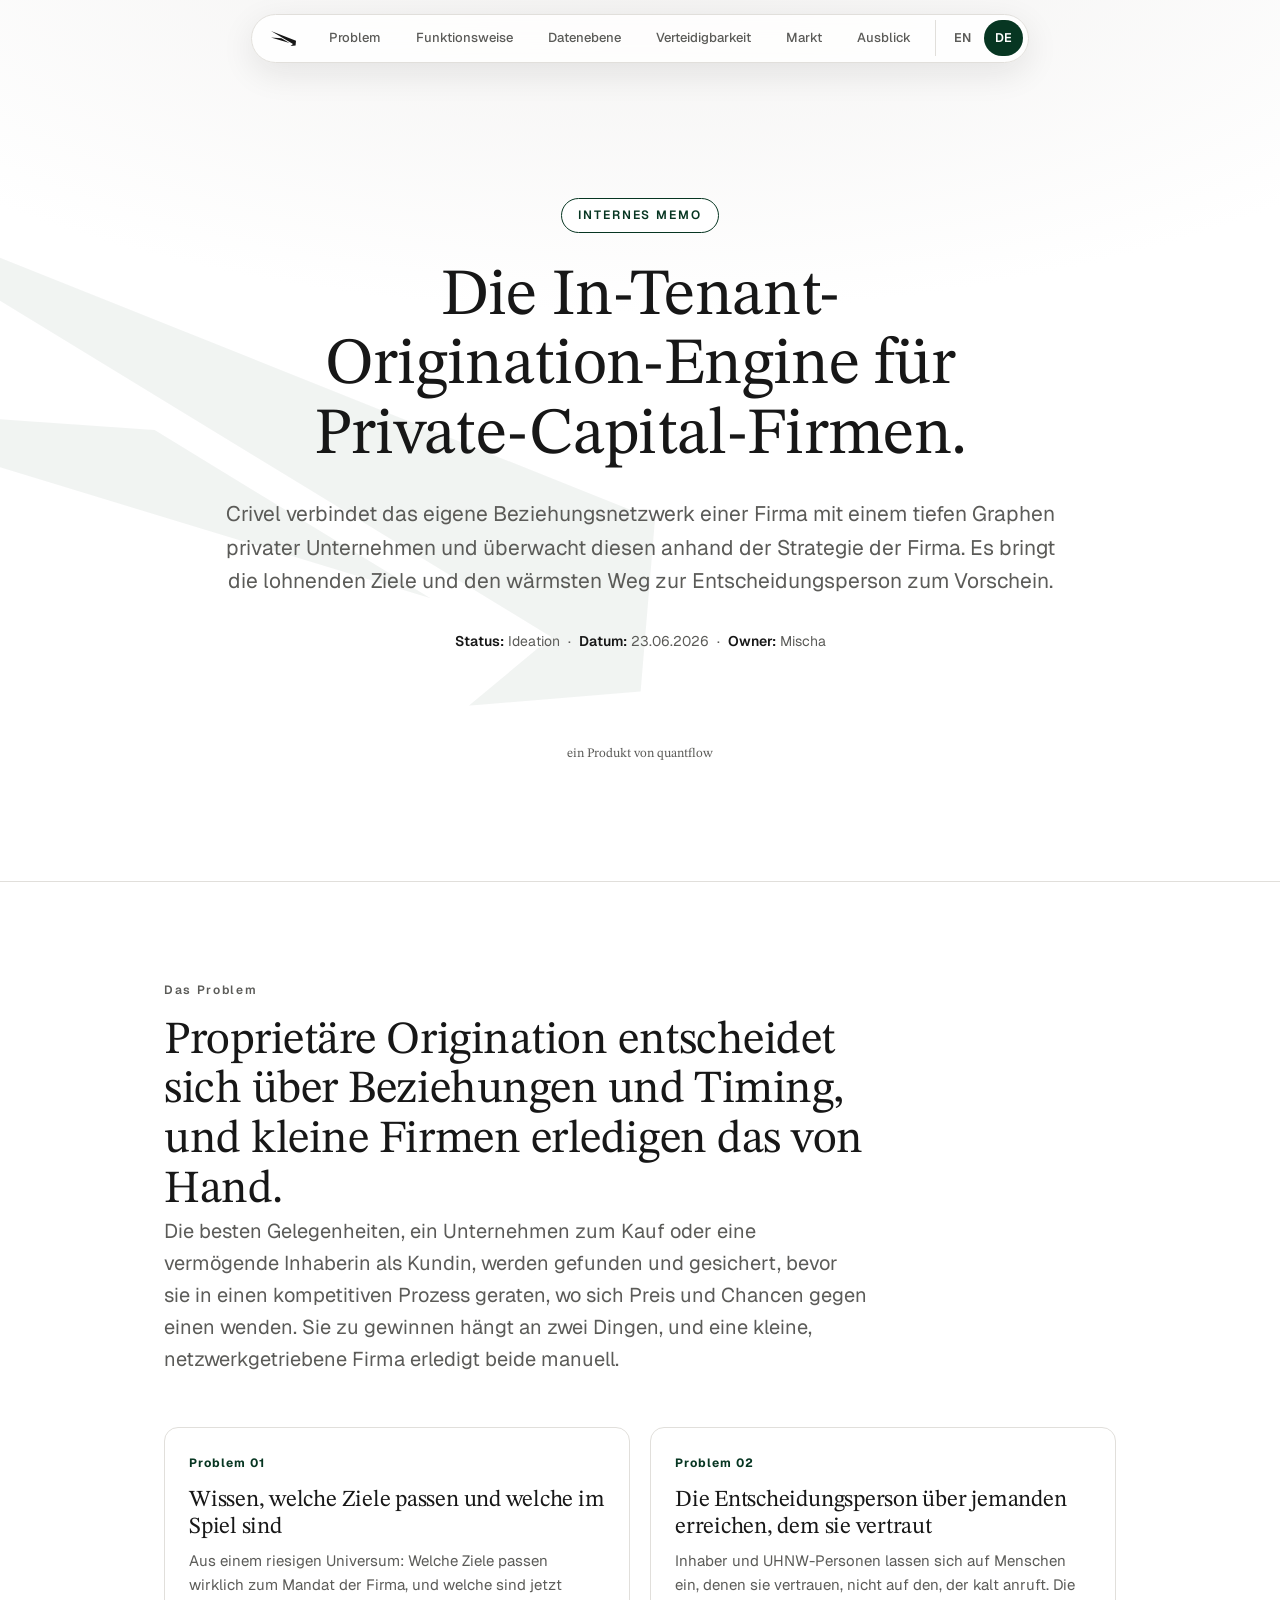
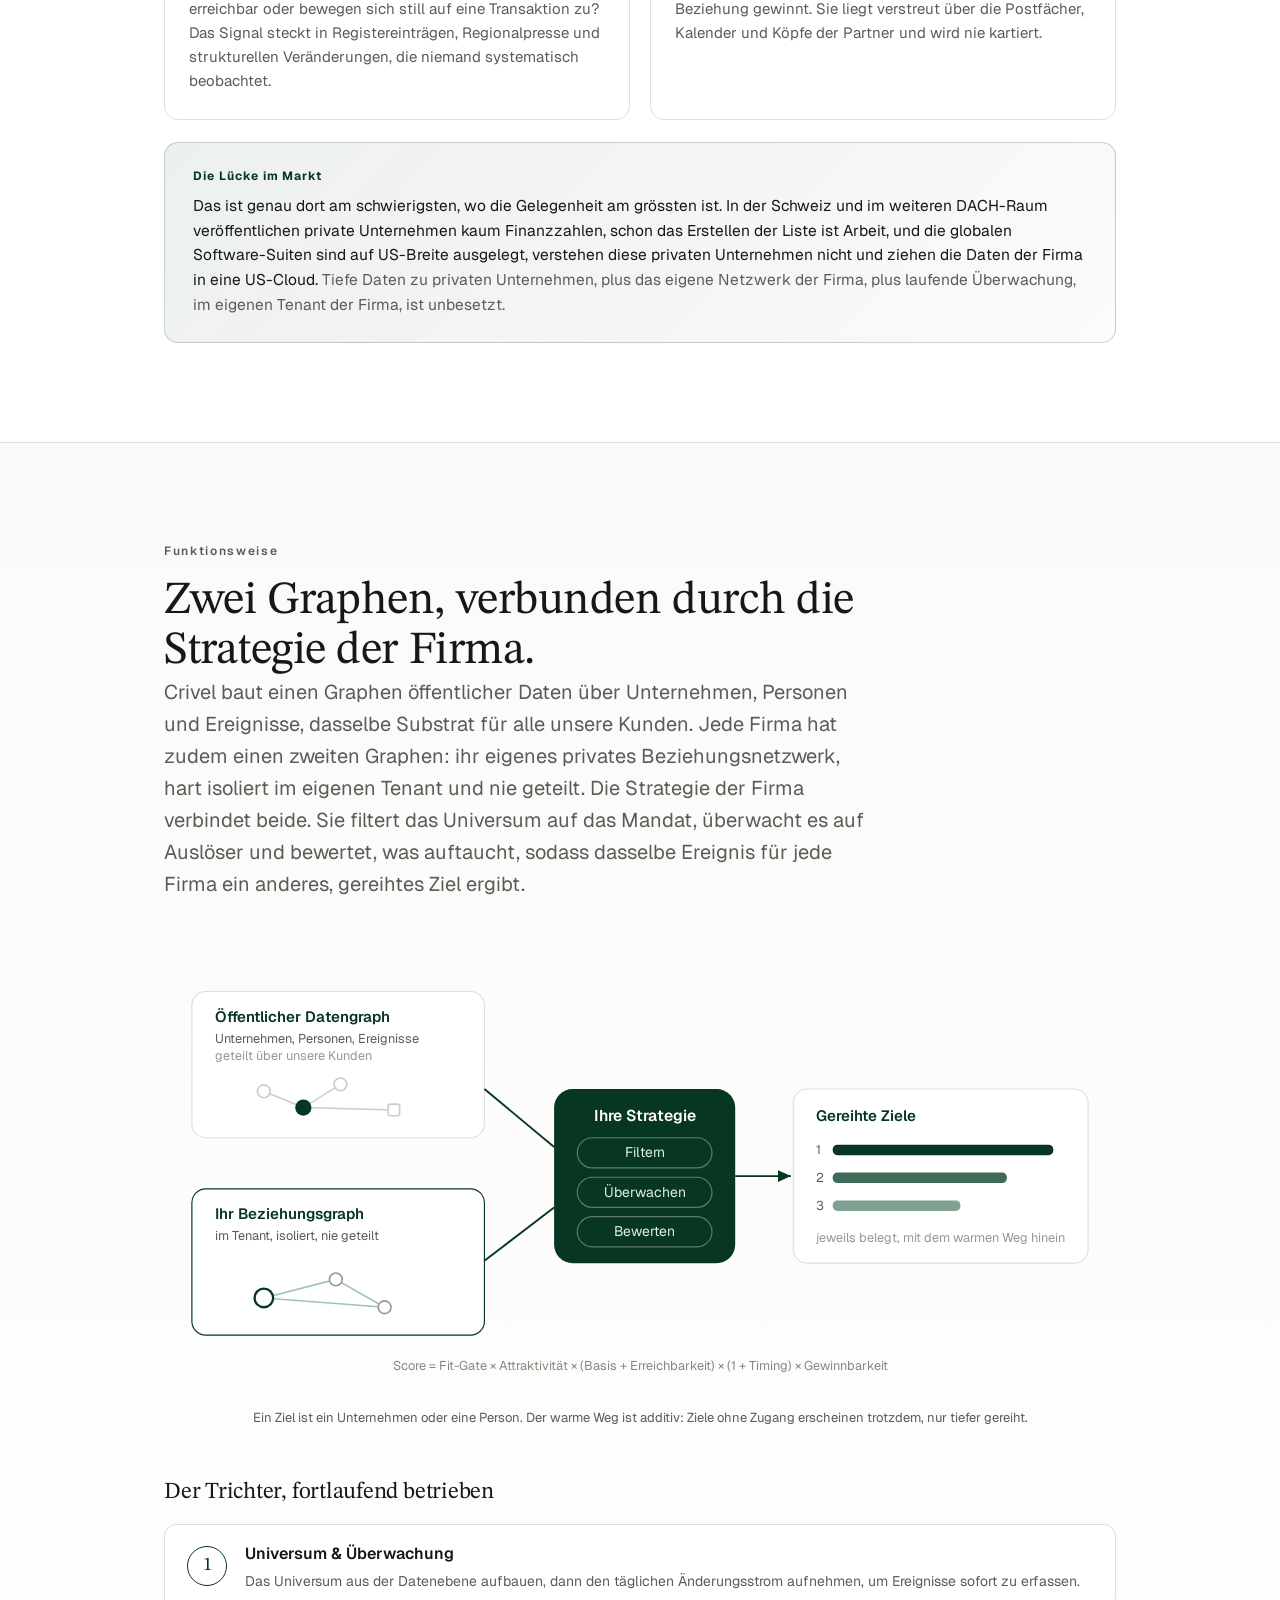
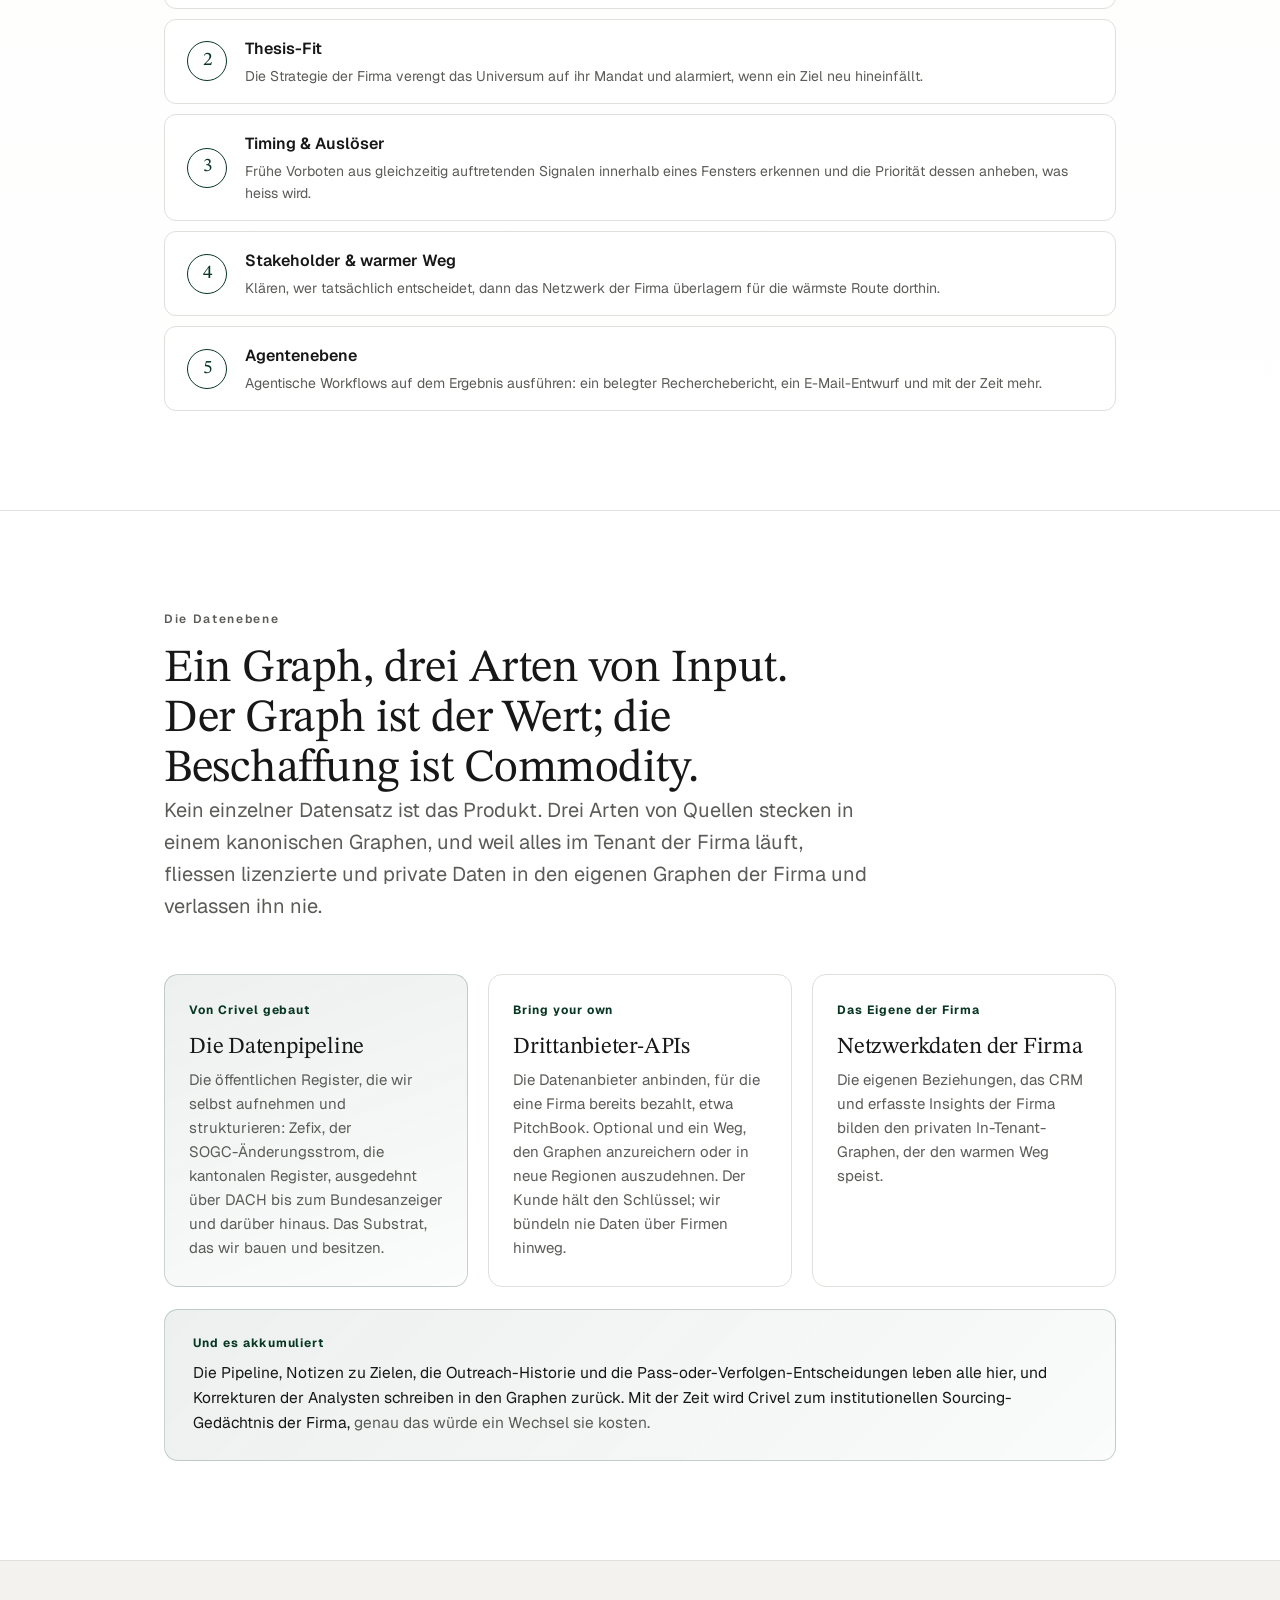
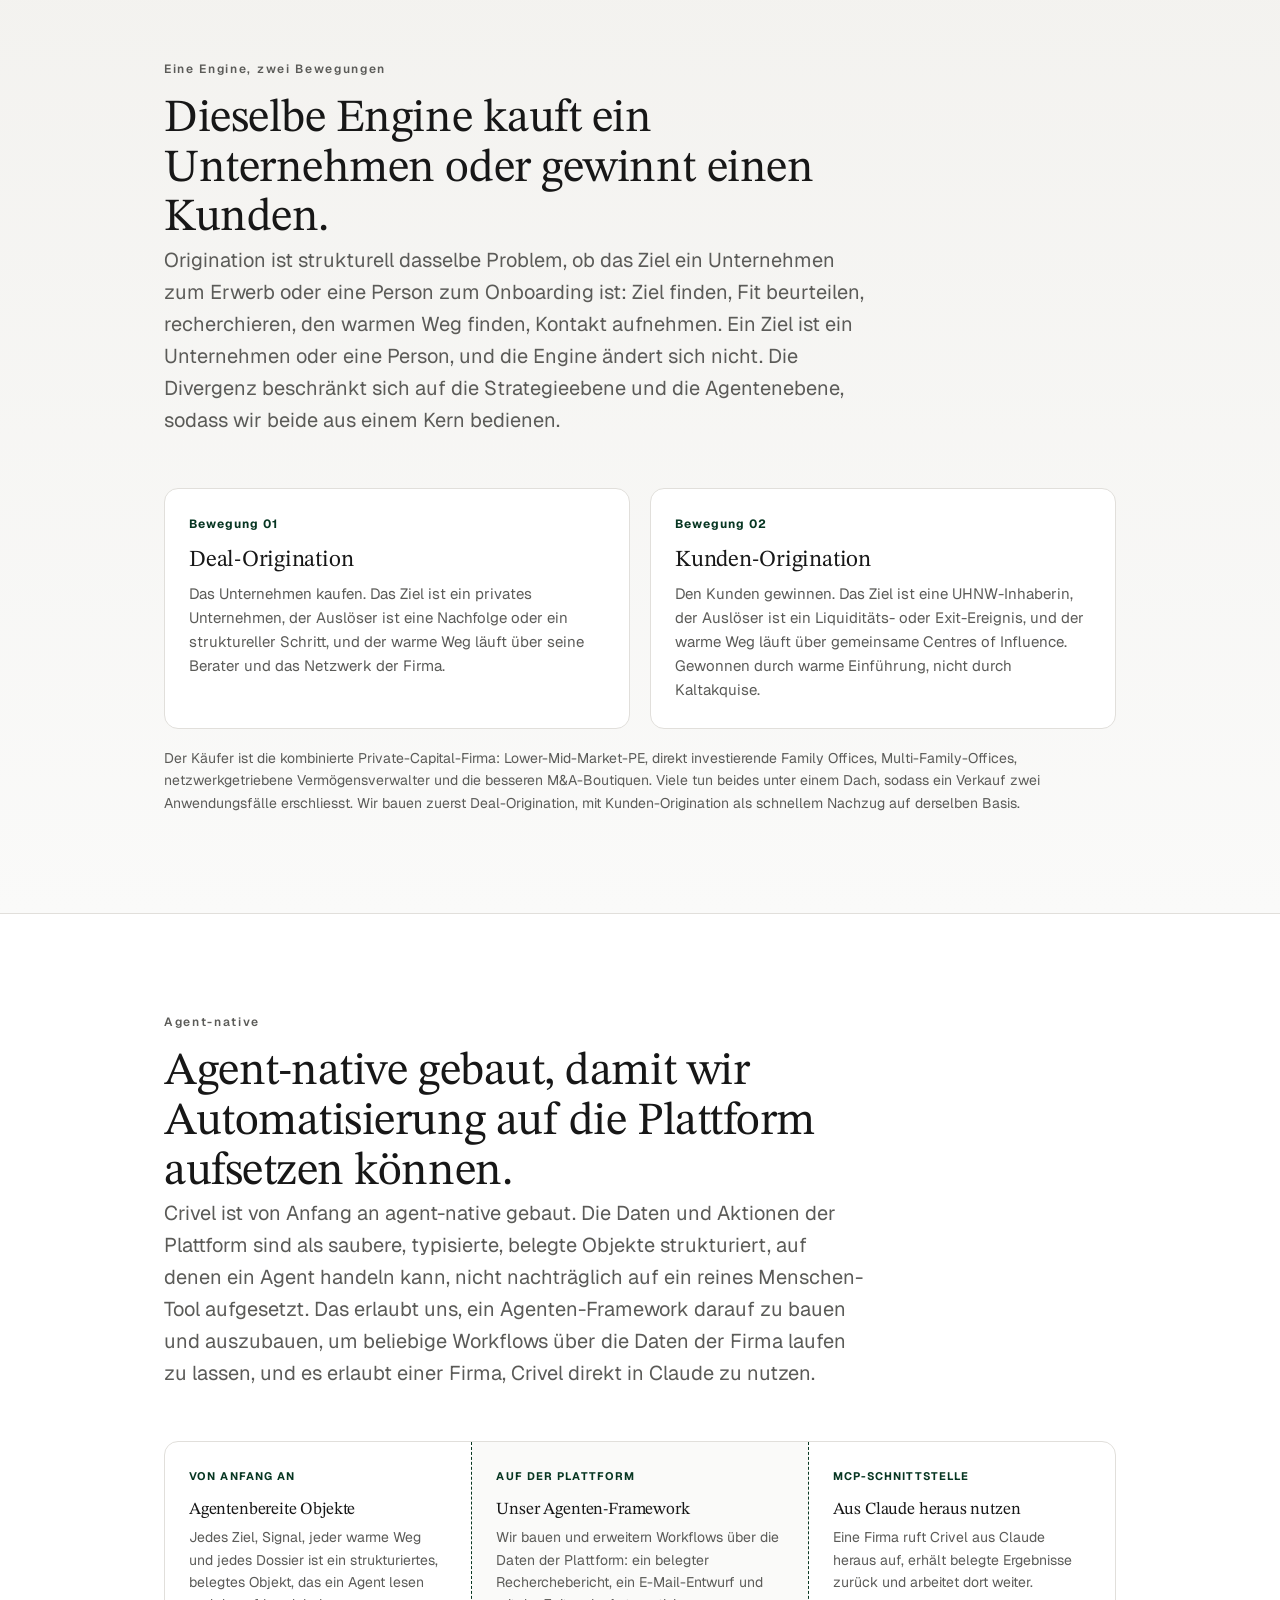
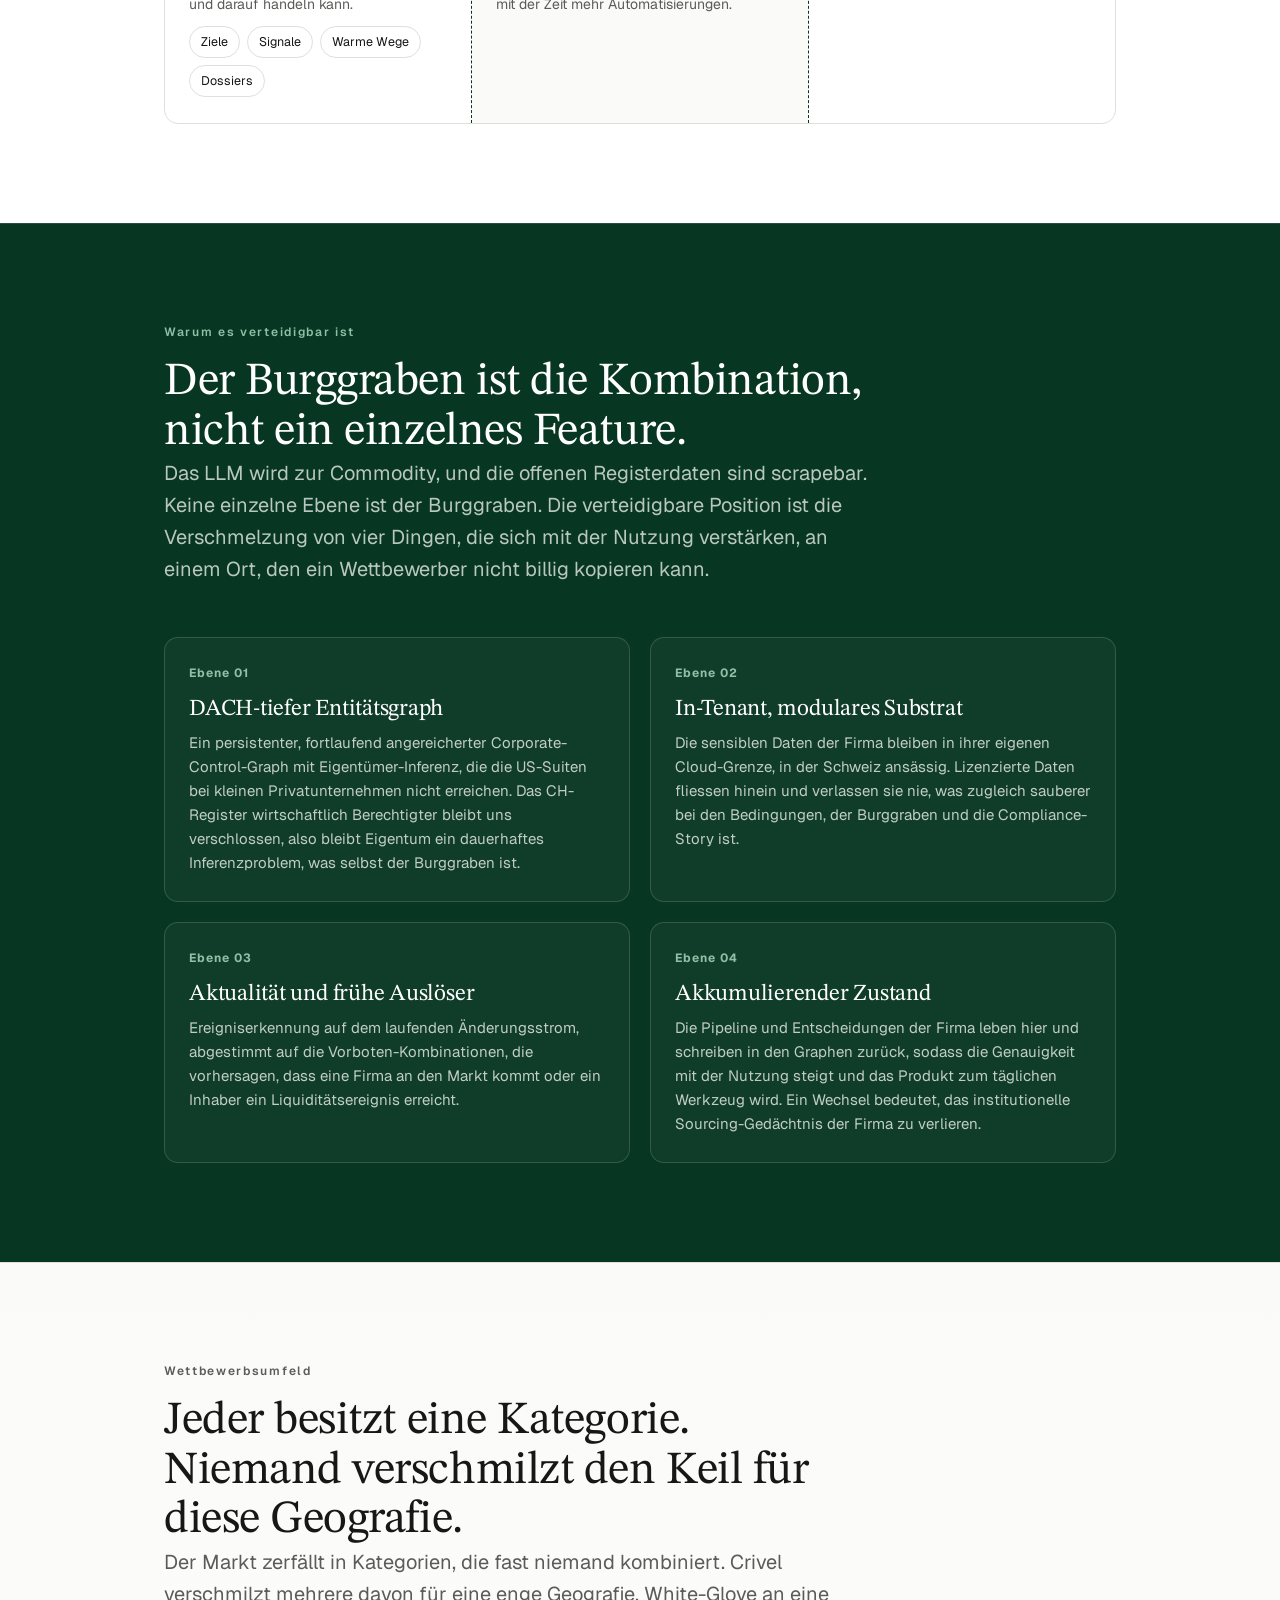
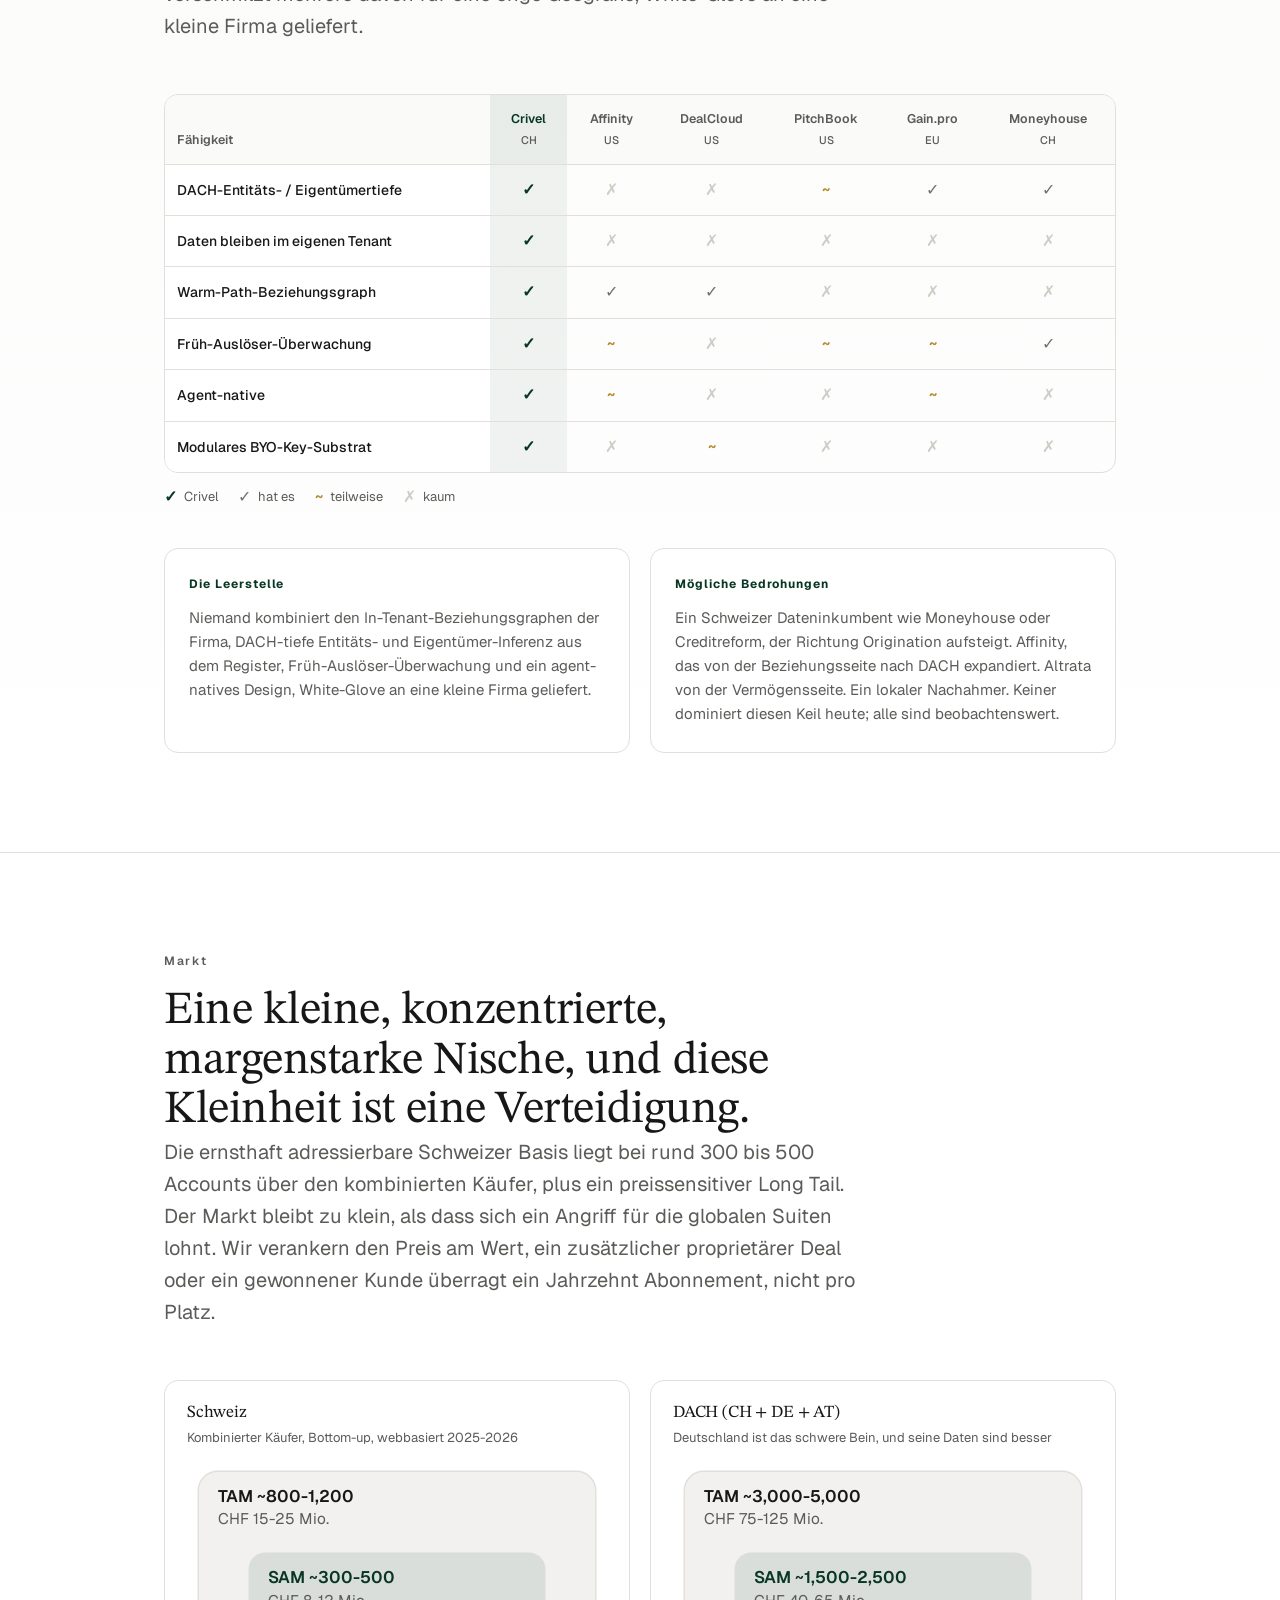
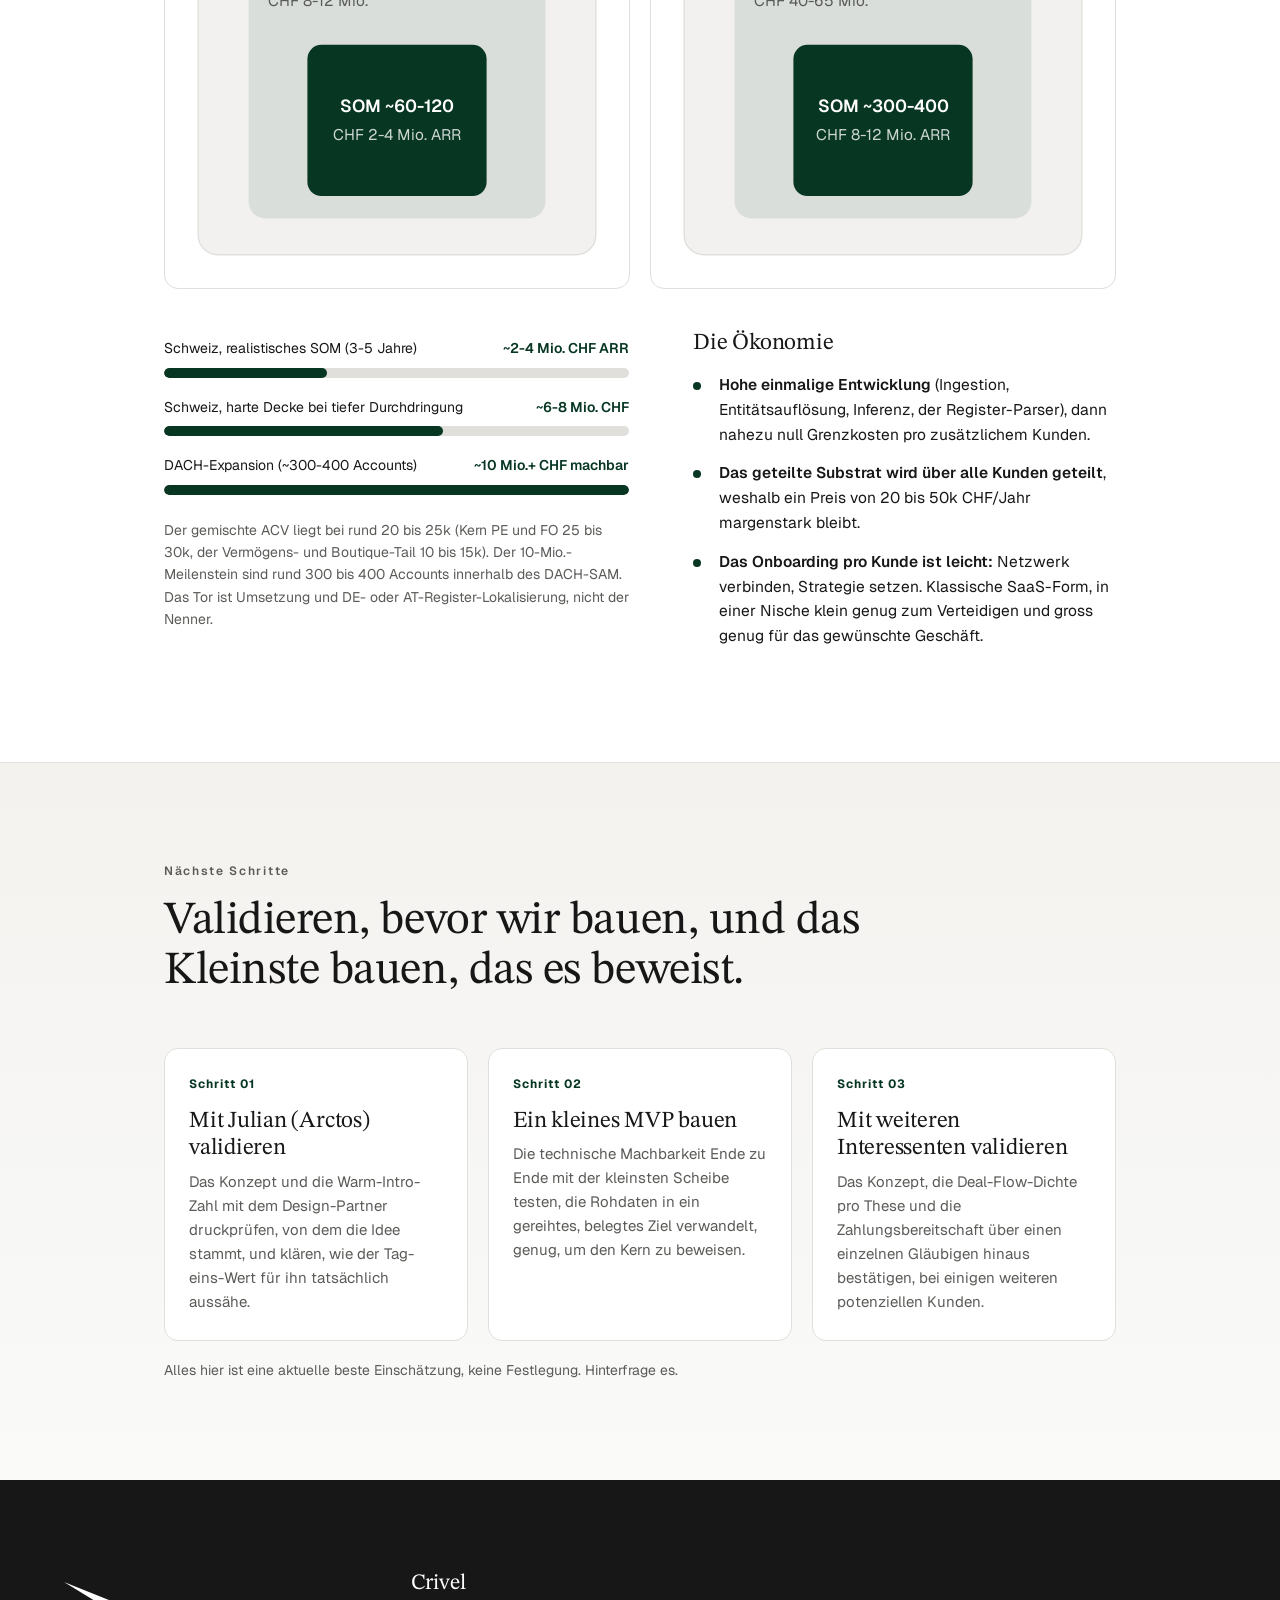
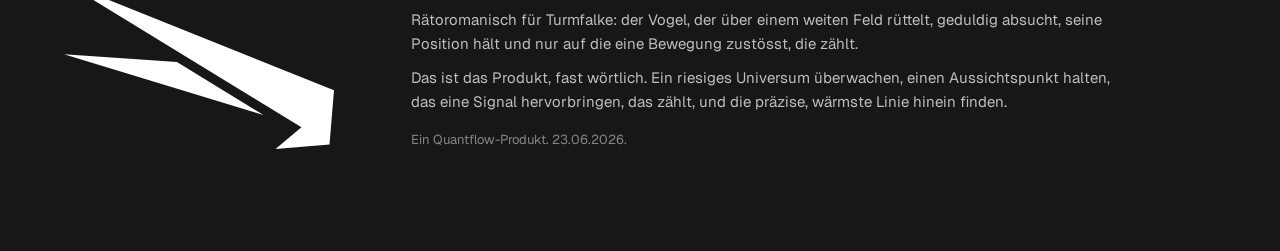
==== de.html @ a786916b "Add German version (de.html) with EN/DE toggle in the nav Co-Authored-By: Claude Opus 4.8 <noreply@a" ====
<!DOCTYPE html>
<html lang="de">
<head>
  <meta charset="UTF-8" />
  <meta name="viewport" content="width=device-width, initial-scale=1.0" />
  <title>Crivel · Internes Memo</title>
  <meta name="description" content="Crivel ist die In-Tenant-Origination-Engine für kleine Private-Capital-Firmen. Internes Arbeitsmemo." />
  <link rel="icon" type="image/svg+xml" href="assets/crivel_icon_green.svg" />
  <link rel="preconnect" href="https://fonts.googleapis.com" />
  <link rel="preconnect" href="https://fonts.gstatic.com" crossorigin />
  <link href="https://fonts.googleapis.com/css2?family=STIX+Two+Text:wght@400;500&family=Geist:wght@400;500;600;700&display=swap" rel="stylesheet" />
  <link rel="stylesheet" href="styles.css" />
</head>
<body>

  <!-- ============ floating segmented nav ============ -->
  <nav class="flownav">
    <div class="group">
      <a class="brand-seg icon-seg" href="#top" aria-label="Crivel"><img src="assets/crivel_icon_black.svg" alt="Crivel" /></a>
      <a href="#problem">Problem</a>
      <a href="#product">Funktionsweise</a>
      <a href="#sources">Datenebene</a>
      <a href="#moat">Verteidigbarkeit</a>
      <a href="#market">Markt</a>
      <a href="#next">Ausblick</a>
      <span class="lang"><a href="index.html">EN</a><a class="on" href="de.html">DE</a></span>
    </div>
  </nav>

  <!-- ============ hero ============ -->
  <section class="hero" id="top">
    <div class="hero-bg"><img src="assets/crivel_icon_green.svg" alt="" /></div>
    <div class="wrap">
      <span class="memo-pill">Internes Memo</span>
      <h1>Die In-Tenant-Origination-Engine für Private-Capital-Firmen.</h1>
      <p class="sub">Crivel verbindet das eigene Beziehungsnetzwerk einer Firma mit einem tiefen Graphen privater Unternehmen und überwacht diesen anhand der Strategie der Firma. Es bringt die lohnenden Ziele und den wärmsten Weg zur Entscheidungsperson zum Vorschein.</p>
      <div class="status-line"><strong>Status:</strong> Ideation &nbsp;·&nbsp; <strong>Datum:</strong> 23.06.2026 &nbsp;·&nbsp; <strong>Owner:</strong> Mischa</div>
      <div class="hero-byline">ein Produkt von quantflow</div>
    </div>
  </section>

  <!-- ============ problem ============ -->
  <section id="problem">
    <div class="wrap">
      <div class="section-head">
        <div class="section-num">Das Problem</div>
        <h2>Proprietäre Origination entscheidet sich über Beziehungen und Timing, und kleine Firmen erledigen das von Hand.</h2>
        <p class="lede">Die besten Gelegenheiten, ein Unternehmen zum Kauf oder eine vermögende Inhaberin als Kundin, werden gefunden und gesichert, bevor sie in einen kompetitiven Prozess geraten, wo sich Preis und Chancen gegen einen wenden. Sie zu gewinnen hängt an zwei Dingen, und eine kleine, netzwerkgetriebene Firma erledigt beide manuell.</p>
      </div>
      <div class="grid cols-2">
        <div class="card">
          <div class="k">Problem 01</div>
          <h3>Wissen, welche Ziele passen und welche im Spiel sind</h3>
          <p>Aus einem riesigen Universum: Welche Ziele passen wirklich zum Mandat der Firma, und welche sind jetzt erreichbar oder bewegen sich still auf eine Transaktion zu? Das Signal steckt in Registereinträgen, Regionalpresse und strukturellen Veränderungen, die niemand systematisch beobachtet.</p>
        </div>
        <div class="card">
          <div class="k">Problem 02</div>
          <h3>Die Entscheidungsperson über jemanden erreichen, dem sie vertraut</h3>
          <p>Inhaber und UHNW-Personen lassen sich auf Menschen ein, denen sie vertrauen, nicht auf den, der kalt anruft. Die Beziehung gewinnt. Sie liegt verstreut über die Postfächer, Kalender und Köpfe der Partner und wird nie kartiert.</p>
        </div>
      </div>
      <div class="callout-green">
        <div class="k">Die Lücke im Markt</div>
        <p>Das ist genau dort am schwierigsten, wo die Gelegenheit am grössten ist. In der Schweiz und im weiteren DACH-Raum veröffentlichen private Unternehmen kaum Finanzzahlen, schon das Erstellen der Liste ist Arbeit, und die globalen Software-Suiten sind auf US-Breite ausgelegt, verstehen diese privaten Unternehmen nicht und ziehen die Daten der Firma in eine US-Cloud. <span class="muted">Tiefe Daten zu privaten Unternehmen, plus das eigene Netzwerk der Firma, plus laufende Überwachung, im eigenen Tenant der Firma, ist unbesetzt.</span></p>
      </div>
    </div>
  </section>

  <!-- ============ how it works ============ -->
  <section class="tone-paper" id="product">
    <div class="wrap">
      <div class="section-head">
        <div class="section-num">Funktionsweise</div>
        <h2>Zwei Graphen, verbunden durch die Strategie der Firma.</h2>
        <p class="lede">Crivel baut einen Graphen öffentlicher Daten über Unternehmen, Personen und Ereignisse, dasselbe Substrat für alle unsere Kunden. Jede Firma hat zudem einen zweiten Graphen: ihr eigenes privates Beziehungsnetzwerk, hart isoliert im eigenen Tenant und nie geteilt. Die Strategie der Firma verbindet beide. Sie filtert das Universum auf das Mandat, überwacht es auf Auslöser und bewertet, was auftaucht, sodass dasselbe Ereignis für jede Firma ein anderes, gereihtes Ziel ergibt.</p>
      </div>

      <figure class="figure">
        <svg viewBox="0 0 820 380" role="img" aria-label="Ein öffentlicher Datengraph und ein privater In-Tenant-Beziehungsgraph verbinden sich durch die Strategie der Firma, die filtert, überwacht und bewertet, zu einer gereihten, belegten Liste von Zielen">
          <defs>
            <marker id="arr" markerWidth="9" markerHeight="9" refX="7" refY="3.2" orient="auto">
              <path d="M0,0 L7,3.2 L0,6.4 Z" fill="#073622"/>
            </marker>
          </defs>
          <g font-family="Geist, sans-serif">
            <!-- public graph plane -->
            <rect x="24" y="34" width="252" height="126" rx="12" fill="#FFFFFF" stroke="#E1DFDB"/>
            <text x="44" y="60" font-size="13" font-weight="600" fill="#073622">Öffentlicher Datengraph</text>
            <text x="44" y="78" font-size="11" fill="#5b5b58">Unternehmen, Personen, Ereignisse</text>
            <text x="44" y="93" font-size="11" fill="#9a978f">geteilt über unsere Kunden</text>
            <g stroke="#cfccc6" stroke-width="1.3">
              <line x1="120" y1="134" x2="86" y2="120"/>
              <line x1="120" y1="134" x2="152" y2="114"/>
              <line x1="120" y1="134" x2="198" y2="136"/>
            </g>
            <circle cx="86" cy="120" r="5.5" fill="#fff" stroke="#cfccc6" stroke-width="1.4"/>
            <circle cx="152" cy="114" r="5.5" fill="#fff" stroke="#cfccc6" stroke-width="1.4"/>
            <rect x="193" y="131" width="10" height="10" rx="2" fill="#fff" stroke="#cfccc6" stroke-width="1.4"/>
            <circle cx="120" cy="134" r="7" fill="#073622"/>
            <!-- private graph plane -->
            <rect x="24" y="204" width="252" height="126" rx="12" fill="#FFFFFF" stroke="#073622"/>
            <text x="44" y="230" font-size="13" font-weight="600" fill="#073622">Ihr Beziehungsgraph</text>
            <text x="44" y="248" font-size="11" fill="#5b5b58">im Tenant, isoliert, nie geteilt</text>
            <g stroke="#9fc4b3" stroke-width="1.4">
              <line x1="86" y1="298" x2="148" y2="282"/>
              <line x1="148" y1="282" x2="190" y2="306"/>
              <line x1="86" y1="298" x2="190" y2="306"/>
            </g>
            <circle cx="86" cy="298" r="8" fill="#fff" stroke="#073622" stroke-width="2"/>
            <circle cx="148" cy="282" r="5.5" fill="#fff" stroke="#9a978f" stroke-width="1.4"/>
            <circle cx="190" cy="306" r="5.5" fill="#fff" stroke="#9a978f" stroke-width="1.4"/>
            <!-- connectors into strategy -->
            <path d="M276 118 L336 168" stroke="#073622" stroke-width="1.6" fill="none"/>
            <path d="M276 266 L336 220" stroke="#073622" stroke-width="1.6" fill="none"/>
            <!-- strategy engine -->
            <rect x="336" y="118" width="156" height="150" rx="16" fill="#073622"/>
            <text x="414" y="146" text-anchor="middle" font-size="13.5" font-weight="600" fill="#ffffff">Ihre Strategie</text>
            <g>
              <rect x="356" y="160" width="116" height="26" rx="13" fill="none" stroke="rgba(255,255,255,0.35)"/>
              <text x="414" y="177" text-anchor="middle" font-size="12" fill="#dff0e8">Filtern</text>
              <rect x="356" y="194" width="116" height="26" rx="13" fill="none" stroke="rgba(255,255,255,0.35)"/>
              <text x="414" y="211" text-anchor="middle" font-size="12" fill="#dff0e8">Überwachen</text>
              <rect x="356" y="228" width="116" height="26" rx="13" fill="none" stroke="rgba(255,255,255,0.35)"/>
              <text x="414" y="245" text-anchor="middle" font-size="12" fill="#dff0e8">Bewerten</text>
            </g>
            <path d="M492 193 L540 193" stroke="#073622" stroke-width="1.6" fill="none" marker-end="url(#arr)"/>
            <!-- output: ranked targets -->
            <rect x="542" y="118" width="254" height="150" rx="12" fill="#FFFFFF" stroke="#E1DFDB"/>
            <text x="562" y="146" font-size="13" font-weight="600" fill="#073622">Gereihte Ziele</text>
            <g font-size="11" fill="#5b5b58">
              <text x="562" y="174">1</text><rect x="576" y="166" width="190" height="9" rx="4" fill="#073622"/>
              <text x="562" y="198">2</text><rect x="576" y="190" width="150" height="9" rx="4" fill="#3f6a57"/>
              <text x="562" y="222">3</text><rect x="576" y="214" width="110" height="9" rx="4" fill="#7fa191"/>
            </g>
            <text x="562" y="250" font-size="11" fill="#9a978f">jeweils belegt, mit dem warmen Weg hinein</text>
            <!-- scoring formula, tied to Score -->
            <text x="410" y="360" text-anchor="middle" font-size="11" fill="#8a877f">Score = Fit-Gate &#215; Attraktivität &#215; (Basis + Erreichbarkeit) &#215; (1 + Timing) &#215; Gewinnbarkeit</text>
          </g>
        </svg>
        <figcaption class="fig-cap">Ein Ziel ist ein Unternehmen oder eine Person. Der warme Weg ist additiv: Ziele ohne Zugang erscheinen trotzdem, nur tiefer gereiht.</figcaption>
      </figure>

      <h3 style="margin:50px 0 18px;">Der Trichter, fortlaufend betrieben</h3>
      <div class="funnel-v">
        <div class="frow"><div class="n">1</div><div class="t">Universum &amp; Überwachung<span class="d">Das Universum aus der Datenebene aufbauen, dann den täglichen Änderungsstrom aufnehmen, um Ereignisse sofort zu erfassen.</span></div></div>
        <div class="frow"><div class="n">2</div><div class="t">Thesis-Fit<span class="d">Die Strategie der Firma verengt das Universum auf ihr Mandat und alarmiert, wenn ein Ziel neu hineinfällt.</span></div></div>
        <div class="frow"><div class="n">3</div><div class="t">Timing &amp; Auslöser<span class="d">Frühe Vorboten aus gleichzeitig auftretenden Signalen innerhalb eines Fensters erkennen und die Priorität dessen anheben, was heiss wird.</span></div></div>
        <div class="frow"><div class="n">4</div><div class="t">Stakeholder &amp; warmer Weg<span class="d">Klären, wer tatsächlich entscheidet, dann das Netzwerk der Firma überlagern für die wärmste Route dorthin.</span></div></div>
        <div class="frow"><div class="n">5</div><div class="t">Agentenebene<span class="d">Agentische Workflows auf dem Ergebnis ausführen: ein belegter Recherchebericht, ein E-Mail-Entwurf und mit der Zeit mehr.</span></div></div>
      </div>
    </div>
  </section>

  <!-- ============ data layer ============ -->
  <section id="sources">
    <div class="wrap">
      <div class="section-head">
        <div class="section-num">Die Datenebene</div>
        <h2>Ein Graph, drei Arten von Input. Der Graph ist der Wert; die Beschaffung ist Commodity.</h2>
        <p class="lede">Kein einzelner Datensatz ist das Produkt. Drei Arten von Quellen stecken in einem kanonischen Graphen, und weil alles im Tenant der Firma läuft, fliessen lizenzierte und private Daten in den eigenen Graphen der Firma und verlassen ihn nie.</p>
      </div>
      <div class="grid cols-3">
        <div class="card green-tint"><div class="k">Von Crivel gebaut</div><h3>Die Datenpipeline</h3><p>Die öffentlichen Register, die wir selbst aufnehmen und strukturieren: Zefix, der SOGC-Änderungsstrom, die kantonalen Register, ausgedehnt über DACH bis zum Bundesanzeiger und darüber hinaus. Das Substrat, das wir bauen und besitzen.</p></div>
        <div class="card"><div class="k">Bring your own</div><h3>Drittanbieter-APIs</h3><p>Die Datenanbieter anbinden, für die eine Firma bereits bezahlt, etwa PitchBook. Optional und ein Weg, den Graphen anzureichern oder in neue Regionen auszudehnen. Der Kunde hält den Schlüssel; wir bündeln nie Daten über Firmen hinweg.</p></div>
        <div class="card"><div class="k">Das Eigene der Firma</div><h3>Netzwerkdaten der Firma</h3><p>Die eigenen Beziehungen, das CRM und erfasste Insights der Firma bilden den privaten In-Tenant-Graphen, der den warmen Weg speist.</p></div>
      </div>
      <div class="callout-green">
        <div class="k">Und es akkumuliert</div>
        <p>Die Pipeline, Notizen zu Zielen, die Outreach-Historie und die Pass-oder-Verfolgen-Entscheidungen leben alle hier, und Korrekturen der Analysten schreiben in den Graphen zurück. Mit der Zeit wird Crivel zum institutionellen Sourcing-Gedächtnis der Firma, <span class="muted">genau das würde ein Wechsel sie kosten.</span></p>
      </div>
    </div>
  </section>

  <!-- ============ one engine, two motions ============ -->
  <section class="tone-grey" id="segments">
    <div class="wrap">
      <div class="section-head">
        <div class="section-num">Eine Engine, zwei Bewegungen</div>
        <h2>Dieselbe Engine kauft ein Unternehmen oder gewinnt einen Kunden.</h2>
        <p class="lede">Origination ist strukturell dasselbe Problem, ob das Ziel ein Unternehmen zum Erwerb oder eine Person zum Onboarding ist: Ziel finden, Fit beurteilen, recherchieren, den warmen Weg finden, Kontakt aufnehmen. Ein Ziel ist ein Unternehmen oder eine Person, und die Engine ändert sich nicht. Die Divergenz beschränkt sich auf die Strategieebene und die Agentenebene, sodass wir beide aus einem Kern bedienen.</p>
      </div>
      <div class="grid cols-2">
        <div class="card"><div class="k">Bewegung 01</div><h3>Deal-Origination</h3><p>Das Unternehmen kaufen. Das Ziel ist ein privates Unternehmen, der Auslöser ist eine Nachfolge oder ein struktureller Schritt, und der warme Weg läuft über seine Berater und das Netzwerk der Firma.</p></div>
        <div class="card"><div class="k">Bewegung 02</div><h3>Kunden-Origination</h3><p>Den Kunden gewinnen. Das Ziel ist eine UHNW-Inhaberin, der Auslöser ist ein Liquiditäts- oder Exit-Ereignis, und der warme Weg läuft über gemeinsame Centres of Influence. Gewonnen durch warme Einführung, nicht durch Kaltakquise.</p></div>
      </div>
      <p class="kicker-line">Der Käufer ist die kombinierte Private-Capital-Firma: Lower-Mid-Market-PE, direkt investierende Family Offices, Multi-Family-Offices, netzwerkgetriebene Vermögensverwalter und die besseren M&amp;A-Boutiquen. Viele tun beides unter einem Dach, sodass ein Verkauf zwei Anwendungsfälle erschliesst. Wir bauen zuerst Deal-Origination, mit Kunden-Origination als schnellem Nachzug auf derselben Basis.</p>
    </div>
  </section>

  <!-- ============ agent-native ============ -->
  <section id="agent">
    <div class="wrap">
      <div class="section-head">
        <div class="section-num">Agent-native</div>
        <h2>Agent-native gebaut, damit wir Automatisierung auf die Plattform aufsetzen können.</h2>
        <p class="lede">Crivel ist von Anfang an agent-native gebaut. Die Daten und Aktionen der Plattform sind als saubere, typisierte, belegte Objekte strukturiert, auf denen ein Agent handeln kann, nicht nachträglich auf ein reines Menschen-Tool aufgesetzt. Das erlaubt uns, ein Agenten-Framework darauf zu bauen und auszubauen, um beliebige Workflows über die Daten der Firma laufen zu lassen, und es erlaubt einer Firma, Crivel direkt in Claude zu nutzen.</p>
      </div>
      <div class="seam">
        <div class="col">
          <div class="k">Von Anfang an</div>
          <h3>Agentenbereite Objekte</h3>
          <p>Jedes Ziel, Signal, jeder warme Weg und jedes Dossier ist ein strukturiertes, belegtes Objekt, das ein Agent lesen und darauf handeln kann.</p>
          <div class="chips">
            <span class="chip">Ziele</span><span class="chip">Signale</span><span class="chip">Warme Wege</span><span class="chip">Dossiers</span>
          </div>
        </div>
        <div class="col mid">
          <div class="k">Auf der Plattform</div>
          <h3>Unser Agenten-Framework</h3>
          <p>Wir bauen und erweitern Workflows über die Daten der Plattform: ein belegter Recherchebericht, ein E-Mail-Entwurf und mit der Zeit mehr Automatisierungen.</p>
        </div>
        <div class="col">
          <div class="k">MCP-Schnittstelle</div>
          <h3>Aus Claude heraus nutzen</h3>
          <p>Eine Firma ruft Crivel aus Claude heraus auf, erhält belegte Ergebnisse zurück und arbeitet dort weiter.</p>
        </div>
      </div>
    </div>
  </section>

  <!-- ============ defensibility (the one dark beat) ============ -->
  <section class="tone-dark" id="moat">
    <div class="wrap">
      <div class="section-head">
        <div class="section-num">Warum es verteidigbar ist</div>
        <h2>Der Burggraben ist die Kombination, nicht ein einzelnes Feature.</h2>
        <p class="lede">Das LLM wird zur Commodity, und die offenen Registerdaten sind scrapebar. Keine einzelne Ebene ist der Burggraben. Die verteidigbare Position ist die Verschmelzung von vier Dingen, die sich mit der Nutzung verstärken, an einem Ort, den ein Wettbewerber nicht billig kopieren kann.</p>
      </div>
      <div class="grid cols-2">
        <div class="card"><div class="k">Ebene 01</div><h3>DACH-tiefer Entitätsgraph</h3><p>Ein persistenter, fortlaufend angereicherter Corporate-Control-Graph mit Eigentümer-Inferenz, die die US-Suiten bei kleinen Privatunternehmen nicht erreichen. Das CH-Register wirtschaftlich Berechtigter bleibt uns verschlossen, also bleibt Eigentum ein dauerhaftes Inferenzproblem, was selbst der Burggraben ist.</p></div>
        <div class="card"><div class="k">Ebene 02</div><h3>In-Tenant, modulares Substrat</h3><p>Die sensiblen Daten der Firma bleiben in ihrer eigenen Cloud-Grenze, in der Schweiz ansässig. Lizenzierte Daten fliessen hinein und verlassen sie nie, was zugleich sauberer bei den Bedingungen, der Burggraben und die Compliance-Story ist.</p></div>
        <div class="card"><div class="k">Ebene 03</div><h3>Aktualität und frühe Auslöser</h3><p>Ereigniserkennung auf dem laufenden Änderungsstrom, abgestimmt auf die Vorboten-Kombinationen, die vorhersagen, dass eine Firma an den Markt kommt oder ein Inhaber ein Liquiditätsereignis erreicht.</p></div>
        <div class="card"><div class="k">Ebene 04</div><h3>Akkumulierender Zustand</h3><p>Die Pipeline und Entscheidungen der Firma leben hier und schreiben in den Graphen zurück, sodass die Genauigkeit mit der Nutzung steigt und das Produkt zum täglichen Werkzeug wird. Ein Wechsel bedeutet, das institutionelle Sourcing-Gedächtnis der Firma zu verlieren.</p></div>
      </div>
    </div>
  </section>

  <!-- ============ competitive landscape ============ -->
  <section class="tone-paper" id="landscape">
    <div class="wrap">
      <div class="section-head">
        <div class="section-num">Wettbewerbsumfeld</div>
        <h2>Jeder besitzt eine Kategorie. Niemand verschmilzt den Keil für diese Geografie.</h2>
        <p class="lede">Der Markt zerfällt in Kategorien, die fast niemand kombiniert. Crivel verschmilzt mehrere davon für eine enge Geografie, White-Glove an eine kleine Firma geliefert.</p>
      </div>
      <div class="matrix-wrap">
        <table class="matrix">
          <thead>
            <tr>
              <th class="cap">Fähigkeit</th>
              <th class="crivel">Crivel<span class="flag">CH</span></th>
              <th>Affinity<span class="flag">US</span></th>
              <th>DealCloud<span class="flag">US</span></th>
              <th>PitchBook<span class="flag">US</span></th>
              <th>Gain.pro<span class="flag">EU</span></th>
              <th>Moneyhouse<span class="flag">CH</span></th>
            </tr>
          </thead>
          <tbody>
            <tr>
              <th>DACH-Entitäts- / Eigentümertiefe</th>
              <td class="crivel-cell"><span class="mk yes">&#10003;</span></td>
              <td><span class="mk no">&#10007;</span></td>
              <td><span class="mk no">&#10007;</span></td>
              <td><span class="mk part">~</span></td>
              <td><span class="mk other">&#10003;</span></td>
              <td><span class="mk other">&#10003;</span></td>
            </tr>
            <tr>
              <th>Daten bleiben im eigenen Tenant</th>
              <td class="crivel-cell"><span class="mk yes">&#10003;</span></td>
              <td><span class="mk no">&#10007;</span></td>
              <td><span class="mk no">&#10007;</span></td>
              <td><span class="mk no">&#10007;</span></td>
              <td><span class="mk no">&#10007;</span></td>
              <td><span class="mk no">&#10007;</span></td>
            </tr>
            <tr>
              <th>Warm-Path-Beziehungsgraph</th>
              <td class="crivel-cell"><span class="mk yes">&#10003;</span></td>
              <td><span class="mk other">&#10003;</span></td>
              <td><span class="mk other">&#10003;</span></td>
              <td><span class="mk no">&#10007;</span></td>
              <td><span class="mk no">&#10007;</span></td>
              <td><span class="mk no">&#10007;</span></td>
            </tr>
            <tr>
              <th>Früh-Auslöser-Überwachung</th>
              <td class="crivel-cell"><span class="mk yes">&#10003;</span></td>
              <td><span class="mk part">~</span></td>
              <td><span class="mk no">&#10007;</span></td>
              <td><span class="mk part">~</span></td>
              <td><span class="mk part">~</span></td>
              <td><span class="mk other">&#10003;</span></td>
            </tr>
            <tr>
              <th>Agent-native</th>
              <td class="crivel-cell"><span class="mk yes">&#10003;</span></td>
              <td><span class="mk part">~</span></td>
              <td><span class="mk no">&#10007;</span></td>
              <td><span class="mk no">&#10007;</span></td>
              <td><span class="mk part">~</span></td>
              <td><span class="mk no">&#10007;</span></td>
            </tr>
            <tr>
              <th>Modulares BYO-Key-Substrat</th>
              <td class="crivel-cell"><span class="mk yes">&#10003;</span></td>
              <td><span class="mk no">&#10007;</span></td>
              <td><span class="mk part">~</span></td>
              <td><span class="mk no">&#10007;</span></td>
              <td><span class="mk no">&#10007;</span></td>
              <td><span class="mk no">&#10007;</span></td>
            </tr>
          </tbody>
        </table>
      </div>
      <div class="matrix-legend">
        <span><span class="mk yes">&#10003;</span> Crivel</span>
        <span><span class="mk other">&#10003;</span> hat es</span>
        <span><span class="mk part">~</span> teilweise</span>
        <span><span class="mk no">&#10007;</span> kaum</span>
      </div>
      <div class="grid cols-2" style="margin-top:40px;">
        <div class="card"><div class="k">Die Leerstelle</div><p>Niemand kombiniert den In-Tenant-Beziehungsgraphen der Firma, DACH-tiefe Entitäts- und Eigentümer-Inferenz aus dem Register, Früh-Auslöser-Überwachung und ein agent-natives Design, White-Glove an eine kleine Firma geliefert.</p></div>
        <div class="card"><div class="k">Mögliche Bedrohungen</div><p>Ein Schweizer Dateninkumbent wie Moneyhouse oder Creditreform, der Richtung Origination aufsteigt. Affinity, das von der Beziehungsseite nach DACH expandiert. Altrata von der Vermögensseite. Ein lokaler Nachahmer. Keiner dominiert diesen Keil heute; alle sind beobachtenswert.</p></div>
      </div>
    </div>
  </section>

  <!-- ============ market ============ -->
  <section id="market">
    <div class="wrap">
      <div class="section-head">
        <div class="section-num">Markt</div>
        <h2>Eine kleine, konzentrierte, margenstarke Nische, und diese Kleinheit ist eine Verteidigung.</h2>
        <p class="lede">Die ernsthaft adressierbare Schweizer Basis liegt bei rund 300 bis 500 Accounts über den kombinierten Käufer, plus ein preissensitiver Long Tail. Der Markt bleibt zu klein, als dass sich ein Angriff für die globalen Suiten lohnt. Wir verankern den Preis am Wert, ein zusätzlicher proprietärer Deal oder ein gewonnener Kunde überragt ein Jahrzehnt Abonnement, nicht pro Platz.</p>
      </div>
      <div class="nested-grid">
        <div class="nested-panel">
          <h3>Schweiz</h3>
          <div class="sub">Kombinierter Käufer, Bottom-up, webbasiert 2025-2026</div>
          <svg viewBox="0 0 300 290" role="img" aria-label="Schweiz TAM SAM SOM verschachtelt">
            <g font-family="Geist, sans-serif">
              <rect x="8" y="8" width="284" height="274" rx="14" fill="#F2F1F0" stroke="#E1DFDB"/>
              <text x="22" y="30" font-size="12" font-weight="600" fill="#171717">TAM  ~800-1,200</text>
              <text x="22" y="46" font-size="11" fill="#5b5b58">CHF 15-25 Mio.</text>
              <rect x="44" y="66" width="212" height="190" rx="12" fill="rgba(7,54,34,0.10)"/>
              <text x="58" y="88" font-size="12" font-weight="600" fill="#073622">SAM  ~300-500</text>
              <text x="58" y="104" font-size="11" fill="#5b5b58">CHF 8-12 Mio.</text>
              <rect x="86" y="132" width="128" height="108" rx="10" fill="#073622"/>
              <text x="150" y="180" text-anchor="middle" font-size="12.5" font-weight="600" fill="#ffffff">SOM ~60-120</text>
              <text x="150" y="200" text-anchor="middle" font-size="11" fill="rgba(255,255,255,0.8)">CHF 2-4 Mio. ARR</text>
            </g>
          </svg>
        </div>
        <div class="nested-panel">
          <h3>DACH (CH + DE + AT)</h3>
          <div class="sub">Deutschland ist das schwere Bein, und seine Daten sind besser</div>
          <svg viewBox="0 0 300 290" role="img" aria-label="DACH TAM SAM SOM verschachtelt">
            <g font-family="Geist, sans-serif">
              <rect x="8" y="8" width="284" height="274" rx="14" fill="#F2F1F0" stroke="#E1DFDB"/>
              <text x="22" y="30" font-size="12" font-weight="600" fill="#171717">TAM  ~3,000-5,000</text>
              <text x="22" y="46" font-size="11" fill="#5b5b58">CHF 75-125 Mio.</text>
              <rect x="44" y="66" width="212" height="190" rx="12" fill="rgba(7,54,34,0.10)"/>
              <text x="58" y="88" font-size="12" font-weight="600" fill="#073622">SAM  ~1,500-2,500</text>
              <text x="58" y="104" font-size="11" fill="#5b5b58">CHF 40-65 Mio.</text>
              <rect x="86" y="132" width="128" height="108" rx="10" fill="#073622"/>
              <text x="150" y="180" text-anchor="middle" font-size="12.5" font-weight="600" fill="#ffffff">SOM ~300-400</text>
              <text x="150" y="200" text-anchor="middle" font-size="11" fill="rgba(255,255,255,0.8)">CHF 8-12 Mio. ARR</text>
            </g>
          </svg>
        </div>
      </div>
      <div class="split" style="margin-top:40px;">
        <div class="bars">
          <div class="bar"><div class="row"><span>Schweiz, realistisches SOM (3-5 Jahre)</span><span class="v">~2-4 Mio. CHF ARR</span></div><div class="track"><div class="fill" style="width:35%"></div></div></div>
          <div class="bar"><div class="row"><span>Schweiz, harte Decke bei tiefer Durchdringung</span><span class="v">~6-8 Mio. CHF</span></div><div class="track"><div class="fill" style="width:60%"></div></div></div>
          <div class="bar"><div class="row"><span>DACH-Expansion (~300-400 Accounts)</span><span class="v">~10 Mio.+ CHF machbar</span></div><div class="track"><div class="fill" style="width:100%"></div></div></div>
          <p class="note" style="margin-top:6px;">Der gemischte ACV liegt bei rund 20 bis 25k (Kern PE und FO 25 bis 30k, der Vermögens- und Boutique-Tail 10 bis 15k). Der 10-Mio.-Meilenstein sind rund 300 bis 400 Accounts innerhalb des DACH-SAM. Das Tor ist Umsetzung und DE- oder AT-Register-Lokalisierung, nicht der Nenner.</p>
        </div>
        <div>
          <h3 style="margin-bottom:16px;">Die Ökonomie</h3>
          <ul class="ticks">
            <li><strong>Hohe einmalige Entwicklung</strong> (Ingestion, Entitätsauflösung, Inferenz, der Register-Parser), dann nahezu null Grenzkosten pro zusätzlichem Kunden.</li>
            <li><strong>Das geteilte Substrat wird über alle Kunden geteilt</strong>, weshalb ein Preis von 20 bis 50k CHF/Jahr margenstark bleibt.</li>
            <li><strong>Das Onboarding pro Kunde ist leicht:</strong> Netzwerk verbinden, Strategie setzen. Klassische SaaS-Form, in einer Nische klein genug zum Verteidigen und gross genug für das gewünschte Geschäft.</li>
          </ul>
        </div>
      </div>
    </div>
  </section>

  <!-- ============ next steps ============ -->
  <section class="tone-grey" id="next">
    <div class="wrap">
      <div class="section-head">
        <div class="section-num">Nächste Schritte</div>
        <h2>Validieren, bevor wir bauen, und das Kleinste bauen, das es beweist.</h2>
      </div>
      <div class="grid cols-3">
        <div class="card"><div class="k">Schritt 01</div><h3>Mit Julian (Arctos) validieren</h3><p>Das Konzept und die Warm-Intro-Zahl mit dem Design-Partner druckprüfen, von dem die Idee stammt, und klären, wie der Tag-eins-Wert für ihn tatsächlich aussähe.</p></div>
        <div class="card"><div class="k">Schritt 02</div><h3>Ein kleines MVP bauen</h3><p>Die technische Machbarkeit Ende zu Ende mit der kleinsten Scheibe testen, die Rohdaten in ein gereihtes, belegtes Ziel verwandelt, genug, um den Kern zu beweisen.</p></div>
        <div class="card"><div class="k">Schritt 03</div><h3>Mit weiteren Interessenten validieren</h3><p>Das Konzept, die Deal-Flow-Dichte pro These und die Zahlungsbereitschaft über einen einzelnen Gläubigen hinaus bestätigen, bei einigen weiteren potenziellen Kunden.</p></div>
      </div>
      <p class="kicker-line">Alles hier ist eine aktuelle beste Einschätzung, keine Festlegung. Hinterfrage es.</p>
    </div>
  </section>

  <!-- ============ footer ============ -->
  <footer>
    <div class="footer-inner">
      <img class="footer-icon" src="assets/crivel_icon_white.svg" alt="Crivel" />
      <div class="footer-story">
        <h3>Crivel</h3>
        <p>Rätoromanisch für Turmfalke: der Vogel, der über einem weiten Feld rüttelt, geduldig absucht, seine Position hält und nur auf die eine Bewegung zustösst, die zählt.</p>
        <p>Das ist das Produkt, fast wörtlich. Ein riesiges Universum überwachen, einen Aussichtspunkt halten, das eine Signal hervorbringen, das zählt, und die präzise, wärmste Linie hinein finden.</p>
        <p class="fine">Ein Quantflow-Produkt. 23.06.2026.</p>
      </div>
    </div>
  </footer>

</body>
</html>
---- styles.css ----
/* ==========================================================================
   Crivel — internal pitch page
   Editorial, calm, mostly black & white, green used sparingly.
   ========================================================================== */

:root {
  --black: #171717;
  --white: #ffffff;
  --paper: #fafaf9;
  --grey-100: #f2f1f0;
  --grey-200: #e1dfdb;
  --green: #073622;

  --ink: var(--black);
  --muted: #5b5b58;
  --hairline: var(--grey-200);

  --serif: "STIX Two Text", "Iowan Old Style", "Times New Roman", Georgia, serif;
  --sans: "Geist", -apple-system, BlinkMacSystemFont, "Segoe UI", Helvetica, Arial, sans-serif;

  --maxw: 1080px;
  --gut: clamp(20px, 5vw, 64px);
  --section-pad: clamp(72px, 11vh, 140px);
}

/* ---------- reset ---------- */
*, *::before, *::after { box-sizing: border-box; }
html { scroll-behavior: smooth; -webkit-text-size-adjust: 100%; }
body {
  margin: 0;
  font-family: var(--sans);
  color: var(--ink);
  background: var(--white);
  line-height: 1.6;
  font-size: 17px;
  -webkit-font-smoothing: antialiased;
  text-rendering: optimizeLegibility;
}
img, svg { display: block; max-width: 100%; }
a { color: inherit; }

/* ---------- type ---------- */
h1, h2, h3 { font-family: var(--serif); font-weight: 400; letter-spacing: -0.01em; margin: 0; }
h2 { font-size: clamp(28px, 4.2vw, 46px); line-height: 1.08; }
h3 { font-size: clamp(19px, 2.2vw, 23px); line-height: 1.2; }
p { margin: 0 0 1em; }
p:last-child { margin-bottom: 0; }
strong { font-weight: 600; }

.eyebrow {
  font-family: var(--sans);
  font-size: 12px;
  font-weight: 600;
  letter-spacing: 0.16em;
  text-transform: uppercase;
  color: var(--green);
  margin: 0 0 18px;
}
.lede { font-size: clamp(17px, 1.9vw, 20px); color: var(--muted); max-width: 60ch; }

/* ---------- layout ---------- */
.wrap { max-width: var(--maxw); margin: 0 auto; padding: 0 var(--gut); }
section { padding: var(--section-pad) 0; border-top: 1px solid var(--hairline); }
.section-head { max-width: 64ch; margin-bottom: 52px; }
.section-num {
  font-family: var(--sans);
  font-size: 12px; font-weight: 600; letter-spacing: 0.14em;
  color: var(--muted); margin-bottom: 16px;
}

/* tone variants */
.tone-paper { background: var(--paper); }
.tone-grey { background: var(--grey-100); }
.tone-dark { background: var(--green); color: var(--white); border-top-color: rgba(255,255,255,0.12); }
.tone-dark .eyebrow { color: #8fbfa6; }
.tone-dark .lede, .tone-dark .muted { color: rgba(255,255,255,0.72); }
.tone-dark .card { background: rgba(255,255,255,0.04); border-color: rgba(255,255,255,0.14); }
.tone-dark .hairtable th, .tone-dark .hairtable td { border-color: rgba(255,255,255,0.16); }

/* ---------- floating segmented nav ---------- */
.flownav {
  position: fixed; top: 14px; left: 0; right: 0; z-index: 60;
  display: flex; justify-content: center;
  padding: 0 16px;
  pointer-events: none;
}
.flownav .brand-seg.icon-seg { display: inline-flex; align-items: center; padding: 7px 14px; }
.flownav .brand-seg.icon-seg img { height: 15px; width: auto; }
.flownav .group {
  pointer-events: auto;
  display: inline-flex; align-items: center; gap: 3px;
  background: rgba(255,255,255,0.82);
  backdrop-filter: saturate(160%) blur(12px);
  border: 1px solid var(--hairline);
  border-radius: 999px;
  padding: 5px;
  box-shadow: 0 10px 34px rgba(23,23,23,0.09);
}
.flownav a {
  font-size: 13px; font-weight: 500; color: var(--muted); text-decoration: none;
  padding: 8px 16px; border-radius: 999px; white-space: nowrap;
  transition: background 0.15s, color 0.15s;
}
.flownav a:hover { background: var(--paper); color: var(--ink); }
.flownav a.brand-seg { color: var(--green); font-weight: 600; }
@media (max-width: 700px) {
  .flownav .group { overflow-x: auto; max-width: calc(100vw - 28px); }
  .flownav a { padding: 8px 13px; }
}

/* ---------- hero (centered, brand-forward, full-bleed band) ---------- */
.hero {
  position: relative; overflow: hidden; text-align: center;
  margin-top: 0;
  padding: clamp(150px, 22vh, 250px) 0 clamp(84px, 13vh, 150px);
  border-top: none;
  background: radial-gradient(125% 75% at 50% -8%, var(--grey-100) 0%, var(--white) 58%);
}
.hero .wrap { position: relative; z-index: 1; }
.hero-bg { position: absolute; inset: 0; z-index: 0; pointer-events: none; }
.hero-bg img { position: absolute; left: -16%; top: 50%; transform: translateY(-50%); width: min(72vw, 860px); opacity: 0.05; }
.hero .memo-pill {
  display: inline-block; font-size: 12px; font-weight: 600;
  letter-spacing: 0.16em; text-transform: uppercase; color: var(--green);
  background: var(--white); border: 1px solid var(--green);
  border-radius: 999px; padding: 7px 16px; margin-bottom: 30px;
}
.hero .wordmark { height: clamp(24px, 3vw, 32px); width: auto; margin: 0 auto 30px; }
.hero h1 {
  font-size: clamp(36px, 5.6vw, 66px);
  line-height: 1.05; max-width: 20ch; margin: 0 auto 26px;
}
.hero .sub { font-size: clamp(17px, 1.9vw, 21px); color: var(--muted); max-width: 60ch; margin: 0 auto; }
.hero .sub .accent { color: var(--green); }
.hero .status-line { margin-top: 32px; }
.hero-byline { margin-top: clamp(56px, 10vh, 110px); font-family: var(--serif); font-size: 13px; color: var(--muted); }
.accent { color: var(--green); }

/* ---------- generic blocks ---------- */
.grid { display: grid; gap: 20px; }
.cols-2 { grid-template-columns: repeat(2, 1fr); }
.cols-3 { grid-template-columns: repeat(3, 1fr); }
.cols-4 { grid-template-columns: repeat(4, 1fr); }
@media (max-width: 860px) { .cols-3, .cols-4 { grid-template-columns: repeat(2, 1fr); } }
@media (max-width: 560px) { .cols-2, .cols-3, .cols-4 { grid-template-columns: 1fr; } }

.card {
  background: var(--white);
  border: 1px solid var(--hairline);
  border-radius: 14px;
  padding: 26px 24px;
}
.card .k {
  font-family: var(--sans); font-size: 12px; font-weight: 700;
  letter-spacing: 0.08em; color: var(--green); margin-bottom: 12px;
}
.card h3 { margin-bottom: 8px; }
.card p { font-size: 15px; color: var(--muted); margin: 0; }

/* stat callouts */
.stats { display: grid; grid-template-columns: repeat(3, 1fr); gap: 1px; background: var(--hairline); border: 1px solid var(--hairline); border-radius: 14px; overflow: hidden; }
@media (max-width: 560px) { .stats { grid-template-columns: 1fr; } }
.stat { background: var(--white); padding: 30px 26px; }
.stat .big { font-family: var(--serif); font-size: clamp(34px, 5vw, 50px); line-height: 1; color: var(--green); }
.stat .lbl { font-size: 14px; color: var(--muted); margin-top: 12px; }

/* funnel */
.funnel { display: flex; flex-direction: column; gap: 10px; }
.fstep {
  display: grid; grid-template-columns: 44px 1fr; gap: 20px; align-items: center;
  padding: 18px 22px; border: 1px solid var(--hairline); border-radius: 12px; background: var(--white);
}
.fstep .n {
  font-family: var(--serif); font-size: 20px; color: var(--green);
  width: 44px; height: 44px; border-radius: 50%; border: 1px solid var(--green);
  display: grid; place-items: center;
}
.fstep .t { font-weight: 600; }
.fstep .d { font-size: 14.5px; color: var(--muted); }
.fstep .t .d { display: block; font-weight: 400; margin-top: 3px; }
.formula {
  margin-top: 26px; text-align: center; font-family: var(--serif);
  font-size: clamp(20px, 3vw, 28px);
}
.formula .x { color: var(--green); padding: 0 10px; }

/* comparison matrix */
.tablewrap { overflow-x: auto; border: 1px solid var(--hairline); border-radius: 14px; }
.hairtable { width: 100%; border-collapse: collapse; font-size: 14.5px; min-width: 640px; }
.hairtable th, .hairtable td { text-align: left; padding: 16px 18px; border-bottom: 1px solid var(--hairline); vertical-align: top; }
.hairtable thead th { font-family: var(--sans); font-size: 12px; letter-spacing: 0.08em; text-transform: uppercase; color: var(--muted); font-weight: 600; background: var(--paper); }
.hairtable tbody tr:last-child td { border-bottom: none; }
.hairtable td.who { font-weight: 600; white-space: nowrap; }
.hairtable td.muted-cell { color: var(--muted); }
.crivel-row td { background: rgba(7,54,34,0.05); }
.crivel-row td.who { color: var(--green); }

/* whitespace callout / pull quote */
.pull {
  font-family: var(--serif); font-size: clamp(22px, 3.4vw, 34px); line-height: 1.25;
  max-width: 22ch;
}
.pull .accent { color: var(--green); }
.note { font-size: 14px; color: var(--muted); }

/* two-column prose */
.split { display: grid; grid-template-columns: 1.1fr 1fr; gap: clamp(28px, 5vw, 72px); align-items: start; }
@media (max-width: 760px) { .split { grid-template-columns: 1fr; gap: 36px; } }

ul.ticks { list-style: none; margin: 0; padding: 0; }
ul.ticks li { position: relative; padding-left: 26px; margin-bottom: 14px; font-size: 15.5px; }
ul.ticks li::before {
  content: ""; position: absolute; left: 0; top: 9px;
  width: 8px; height: 8px; border-radius: 50%; background: var(--green);
}
.tone-dark ul.ticks li::before { background: #8fbfa6; }

/* market bar */
.bars { display: flex; flex-direction: column; gap: 18px; margin-top: 8px; }
.bar { }
.bar .row { display: flex; justify-content: space-between; font-size: 14px; margin-bottom: 8px; }
.bar .row .v { color: var(--green); font-weight: 600; }
.bar .track { height: 10px; background: var(--grey-200); border-radius: 999px; overflow: hidden; }
.bar .fill { height: 100%; background: var(--green); border-radius: 999px; }

/* next steps / questions */
.qlist { display: grid; gap: 16px; }
.q { display: grid; grid-template-columns: auto 1fr; gap: 16px; align-items: baseline; padding-bottom: 16px; border-bottom: 1px solid var(--hairline); }
.q:last-child { border-bottom: none; }
.q .mark { font-family: var(--serif); font-size: 22px; color: var(--green); }
.q .body strong { display: block; margin-bottom: 3px; }
.q .body span { font-size: 15px; color: var(--muted); }

/* footer */
footer { background: var(--black); color: rgba(255,255,255,0.7); padding: 56px 0; border-top: none; }
footer .wrap { display: flex; flex-wrap: wrap; gap: 24px; justify-content: space-between; align-items: center; }
footer img { height: 22px; }
footer .meta { font-size: 13px; max-width: 50ch; }
footer .meta strong { color: #fff; font-weight: 600; }

.kicker-line { font-size: 14px; color: var(--muted); margin-top: 18px; }

/* ==========================================================================
   Visuals (260623 content update): diagrams, matrices, funnel, glyphs
   ========================================================================== */

/* figure scaffolding */
.figure { margin: 8px 0 0; }
.figure svg { display: block; width: 100%; height: auto; }
.fig-cap { font-size: 13px; color: var(--muted); margin-top: 14px; text-align: center; }
.tone-dark .fig-cap { color: rgba(255,255,255,0.6); }

/* segment-agnostic inline glyph row */
.glyph-row { display: flex; align-items: center; gap: 18px; flex-wrap: wrap; margin-top: 26px; }
.glyph-row svg { flex: 0 0 auto; }

/* funnel (tapering flow) */
.funnel-v { display: flex; flex-direction: column; align-items: center; gap: 10px; margin-top: 8px; }
.frow {
  width: 100%; display: grid; grid-template-columns: 40px 1fr; gap: 18px; align-items: center;
  background: var(--white); border: 1px solid var(--hairline); border-radius: 12px; padding: 16px 22px;
}
.funnel-v .frow:nth-child(1) { width: 100%; }
.funnel-v .frow:nth-child(2) { width: 92%; }
.funnel-v .frow:nth-child(3) { width: 84%; }
.funnel-v .frow:nth-child(4) { width: 76%; }
.funnel-v .frow:nth-child(5) { width: 68%; }
.frow .n {
  font-family: var(--serif); font-size: 19px; color: var(--green);
  width: 40px; height: 40px; border-radius: 50%; border: 1px solid var(--green);
  display: grid; place-items: center;
}
.frow .t { font-weight: 600; font-size: 16px; }
.frow .t .d { display: block; font-weight: 400; font-size: 14px; color: var(--muted); margin-top: 3px; }
@media (max-width: 700px) { .funnel-v .frow { width: 100% !important; } }

/* capability tick-matrix */
.matrix-wrap { overflow-x: auto; border: 1px solid var(--hairline); border-radius: 14px; }
.matrix { width: 100%; border-collapse: collapse; font-size: 14px; min-width: 720px; }
.matrix th, .matrix td { padding: 14px 12px; border-bottom: 1px solid var(--hairline); text-align: center; }
.matrix thead th { font-family: var(--sans); font-size: 12.5px; font-weight: 600; color: var(--muted); background: var(--paper); vertical-align: bottom; }
.matrix thead th .flag { display: block; font-size: 11px; font-weight: 500; color: var(--muted); margin-top: 3px; }
.matrix thead th.cap, .matrix tbody th { text-align: left; }
.matrix tbody th { font-family: var(--sans); font-weight: 500; font-size: 14px; color: var(--ink); white-space: nowrap; background: var(--white); }
.matrix thead th.crivel { color: var(--green); background: rgba(7,54,34,0.08); }
.matrix td.crivel-cell { background: rgba(7,54,34,0.05); }
.matrix tbody tr:last-child th, .matrix tbody tr:last-child td { border-bottom: none; }
.mk { font-size: 16px; line-height: 1; }
.mk.yes { color: var(--green); font-weight: 700; }
.mk.other { color: #6f6f6b; }
.mk.no { color: #cfccc6; }
.mk.part { color: #b08d2e; font-weight: 700; }
.matrix-legend { display: flex; gap: 20px; flex-wrap: wrap; font-size: 13px; color: var(--muted); margin-top: 14px; }
.matrix-legend span { display: inline-flex; align-items: center; gap: 7px; }

/* agent-native seam layout */
.seam { display: grid; grid-template-columns: 1fr 1.1fr 1fr; gap: 0; border: 1px solid var(--hairline); border-radius: 14px; overflow: hidden; background: var(--white); }
.seam .col { padding: 26px 24px; }
.seam .col.mid { background: var(--paper); border-left: 1px dashed var(--green); border-right: 1px dashed var(--green); }
.seam .col h3 { font-size: 17px; margin-bottom: 6px; }
.seam .col .k { font-family: var(--sans); font-size: 11px; font-weight: 700; letter-spacing: 0.1em; text-transform: uppercase; color: var(--green); margin-bottom: 14px; }
.seam .col.mid .k { color: var(--green); }
.seam .col p { font-size: 14px; color: var(--muted); margin: 0 0 10px; }
.seam .chips { display: flex; flex-wrap: wrap; gap: 7px; margin-top: 6px; }
.seam .chip { font-size: 12.5px; padding: 5px 11px; border-radius: 999px; border: 1px solid var(--hairline); background: var(--white); color: var(--ink); }
.seam .col.mid .chip { border-color: var(--green); color: var(--green); }
@media (max-width: 760px) { .seam { grid-template-columns: 1fr; } .seam .col.mid { border-left: none; border-right: none; border-top: 1px dashed var(--green); border-bottom: 1px dashed var(--green); } }

/* nested TAM/SAM/SOM panels */
.nested-grid { display: grid; grid-template-columns: 1fr 1fr; gap: 20px; }
@media (max-width: 640px) { .nested-grid { grid-template-columns: 1fr; } }
.nested-panel { border: 1px solid var(--hairline); border-radius: 14px; padding: 22px; background: var(--white); }
.nested-panel h3 { font-size: 17px; margin-bottom: 4px; }
.nested-panel .sub { font-size: 13px; color: var(--muted); margin-bottom: 12px; }

/* ==========================================================================
   Memo rewrite (260623): contrast fixes, grouping, quiet status
   ========================================================================== */

/* dark-section contrast: every text role on tone-dark must be legible */
.tone-dark .note,
.tone-dark .kicker-line,
.tone-dark p,
.tone-dark ul.ticks li { color: rgba(255,255,255,0.80); }
.tone-dark h2, .tone-dark h3, .tone-dark strong { color: #ffffff; }
.tone-dark .section-num { color: #8fbfa6; }
.tone-dark .card p { color: rgba(255,255,255,0.74); }
.tone-dark .card .k { color: #8fbfa6; }
.tone-dark .formula .x { color: #8fbfa6; }

/* funnel: uniform rows (cleaner than the tapering treatment) */
.funnel-v .frow:nth-child(1),
.funnel-v .frow:nth-child(2),
.funnel-v .frow:nth-child(3),
.funnel-v .frow:nth-child(4),
.funnel-v .frow:nth-child(5) { width: 100%; }

/* quiet hero status line (replaces the pill row) */
.status-line { margin-top: 30px; font-size: 14px; color: var(--muted); line-height: 1.7; }
.status-line strong { color: var(--ink); font-weight: 600; }

/* capability grouping */
.cap-group-label {
  font-family: var(--sans); font-size: 12px; font-weight: 700;
  letter-spacing: 0.12em; text-transform: uppercase; color: var(--muted);
  margin: 44px 0 18px; padding-bottom: 12px; border-bottom: 1px solid var(--hairline);
}
.cap-group-label:first-of-type { margin-top: 0; }

/* small brand aside (the kestrel line, demoted) */
.aside-note { margin-top: 26px; font-size: 14.5px; color: var(--muted); }
.aside-note .accent { color: var(--green); }

/* ==========================================================================
   Round 3 (260623): green callouts, subtle gradients, full-bleed footer
   ========================================================================== */

/* subtle section gradients */
.tone-grey { background: linear-gradient(180deg, #f3f2ef 0%, var(--paper) 100%); }
.tone-paper { background: linear-gradient(180deg, var(--paper) 0%, #ffffff 100%); }

/* green-tinted card + full-width callout */
.card.green-tint {
  background: linear-gradient(160deg, rgba(7,54,34,0.075), rgba(7,54,34,0.015));
  border-color: rgba(7,54,34,0.20);
}
.callout-green {
  margin-top: 22px;
  background: linear-gradient(135deg, rgba(7,54,34,0.075), rgba(7,54,34,0.02));
  border: 1px solid rgba(7,54,34,0.20);
  border-radius: 14px;
  padding: 24px 28px;
}
.callout-green .k {
  font-family: var(--sans); font-size: 12px; font-weight: 700; letter-spacing: 0.08em;
  color: var(--green); margin-bottom: 8px;
}
.callout-green p { margin: 0; font-size: 15.5px; color: var(--ink); }
.callout-green p .muted { color: var(--muted); }

/* full-bleed black footer */
footer { background: var(--black); color: rgba(255,255,255,0.7); padding: 0; border-top: none; }
.footer-inner {
  display: grid; grid-template-columns: auto 1fr; align-items: center;
  gap: clamp(32px, 6vw, 88px);
  padding: clamp(52px, 7vw, 92px) clamp(28px, 5vw, 72px);
}
.footer-icon { height: clamp(84px, 13vw, 168px); width: auto; }
.footer-story { max-width: 64ch; }
.footer-story h3 { font-family: var(--serif); color: #fff; font-size: 22px; margin-bottom: 12px; }
.footer-story p { color: rgba(255,255,255,0.72); font-size: 15px; margin: 0 0 10px; }
.footer-story p.fine { margin-top: 16px; font-size: 13px; color: rgba(255,255,255,0.48); }
@media (max-width: 640px) { .footer-inner { grid-template-columns: 1fr; gap: 30px; } }

/* language toggle in the floating nav */
.flownav .lang { display: inline-flex; align-items: center; margin-left: 5px; padding-left: 7px; border-left: 1px solid var(--hairline); gap: 2px; }
.flownav .lang a { padding: 8px 11px; font-size: 12.5px; font-weight: 600; color: var(--muted); border-radius: 999px; }
.flownav .lang a.on { background: var(--green); color: #fff; }
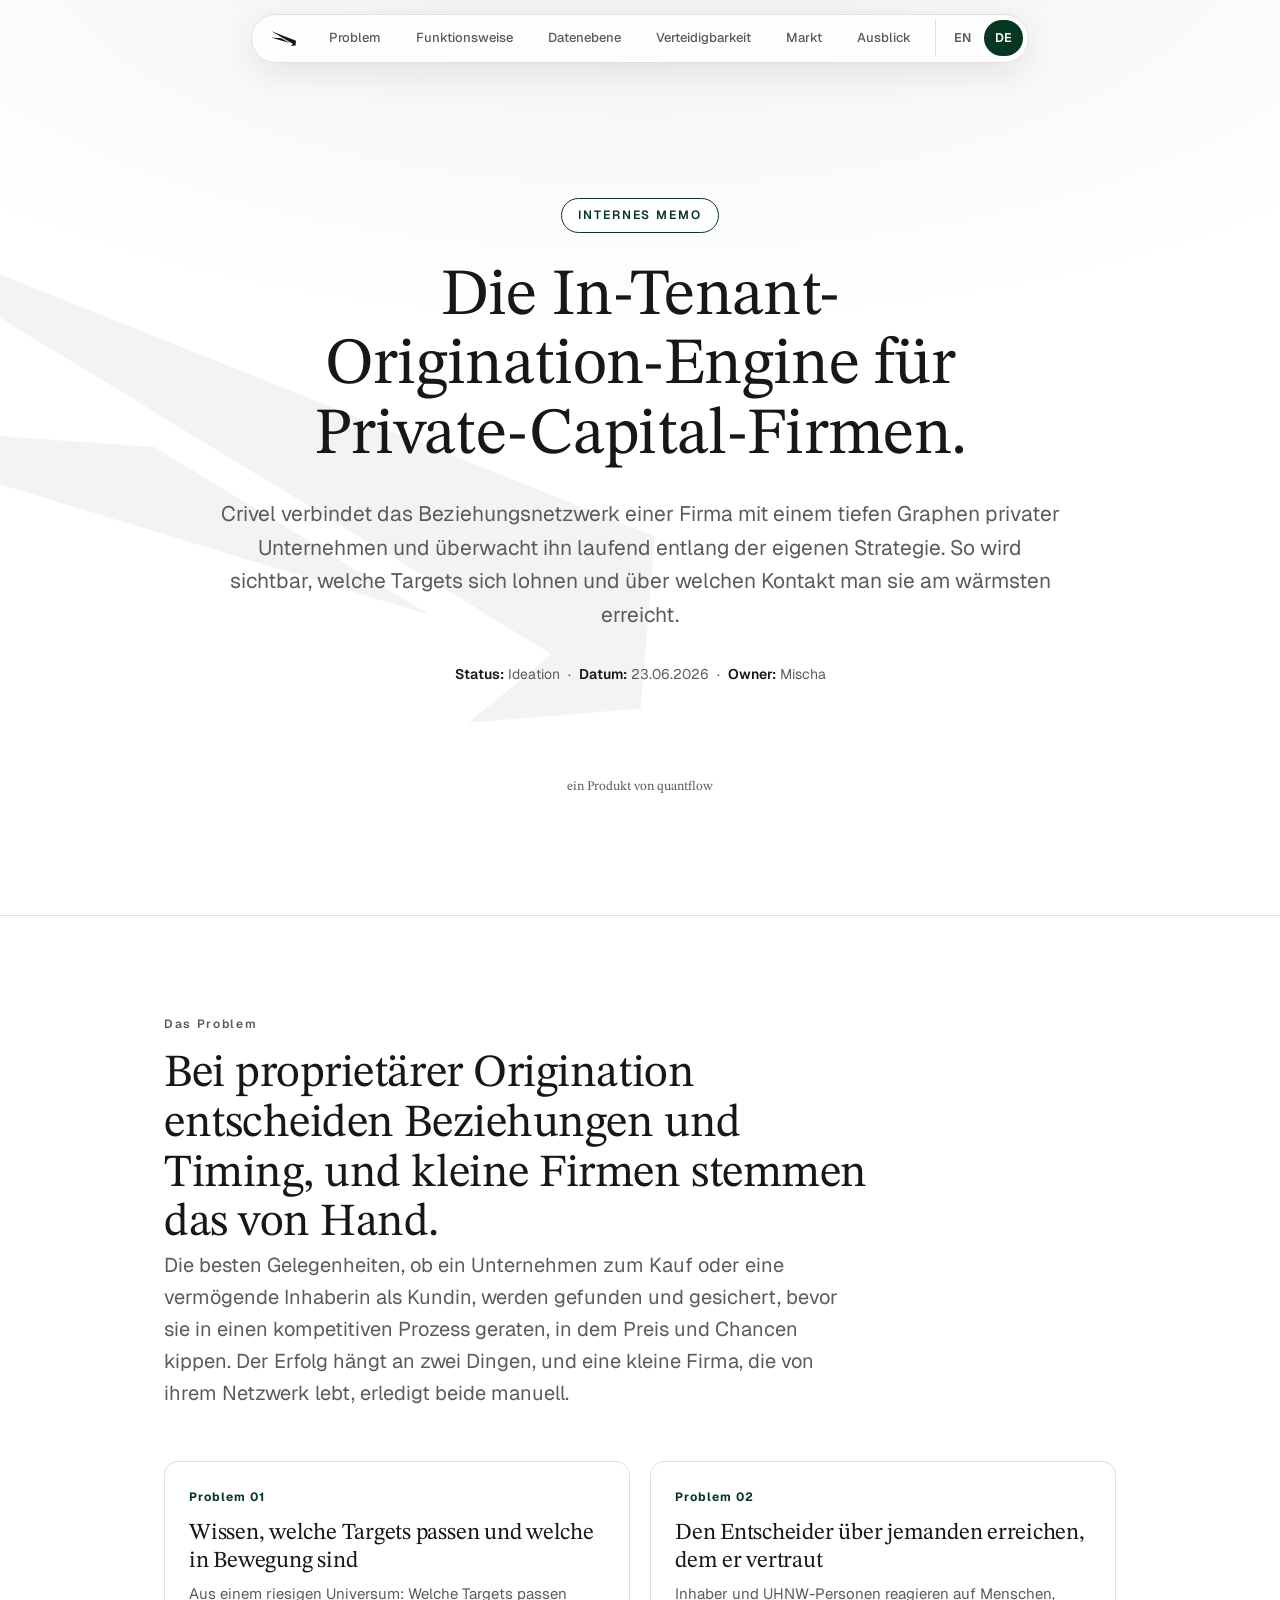
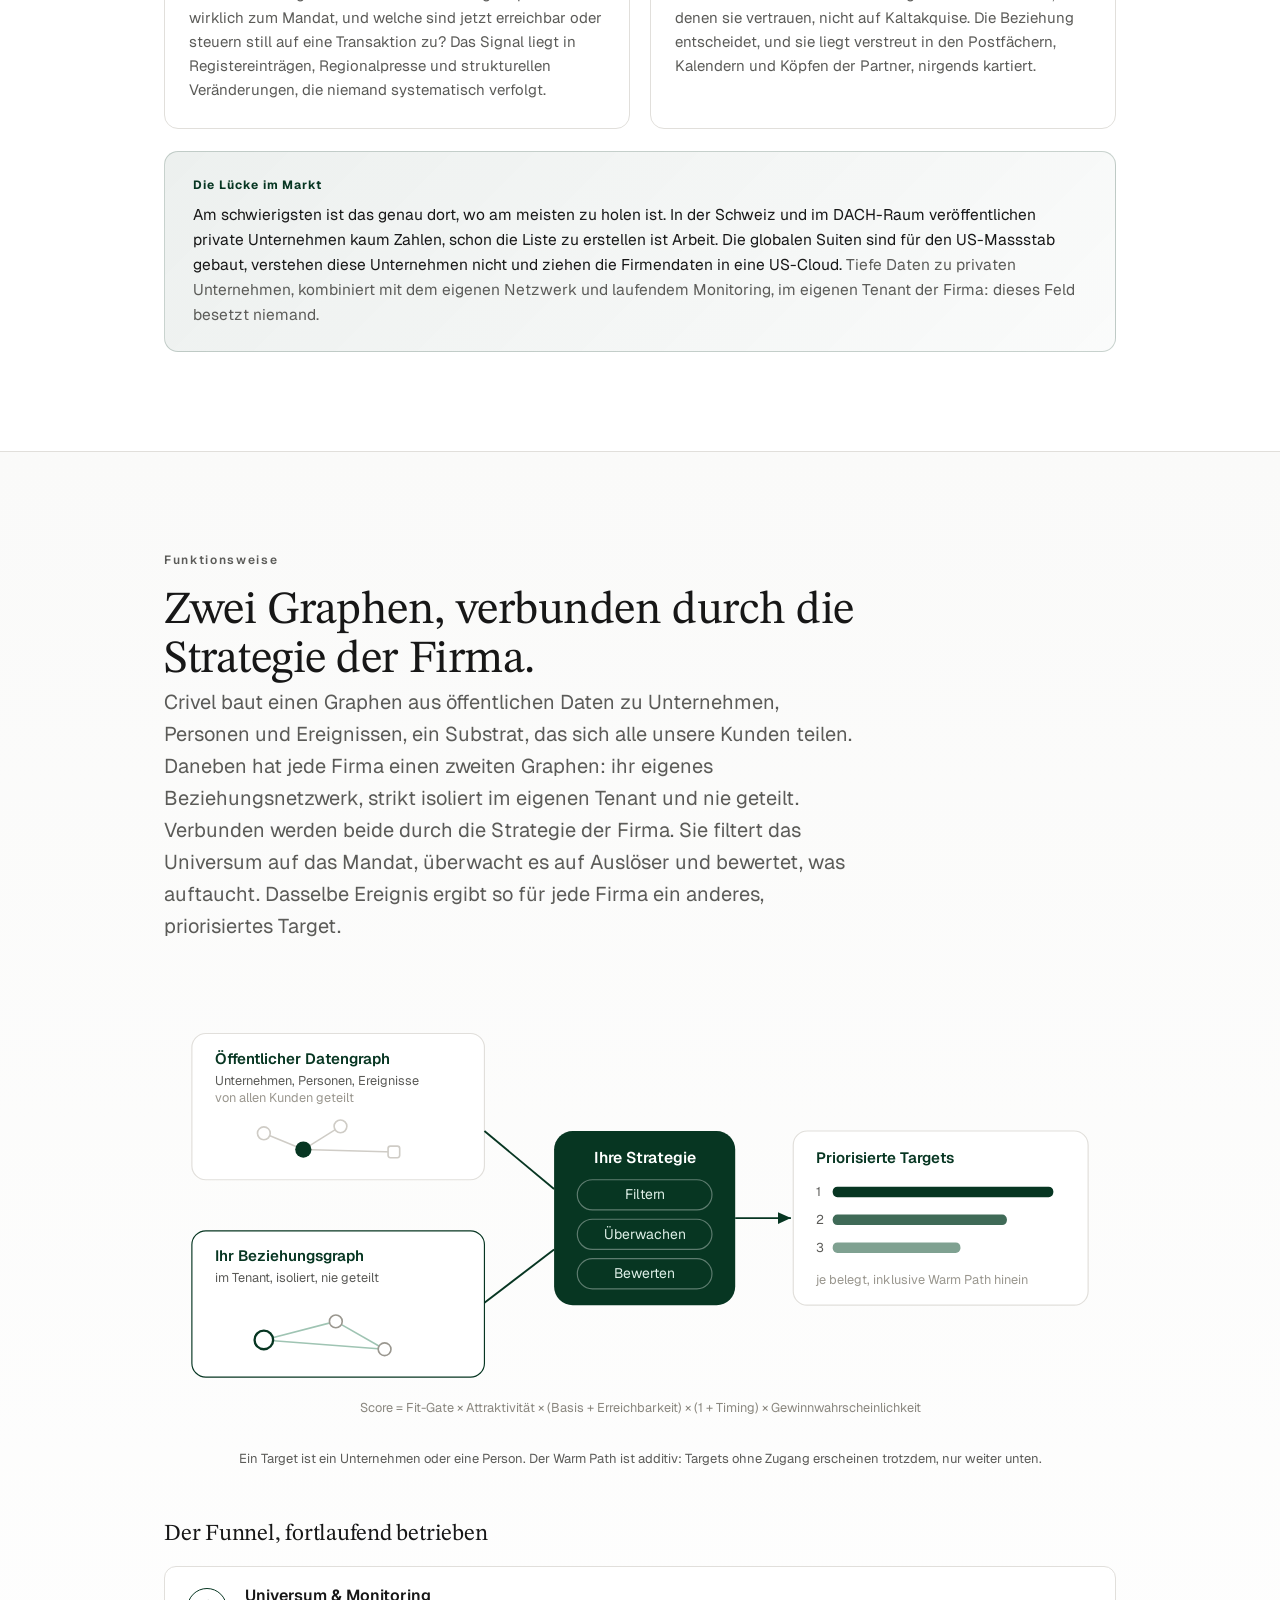
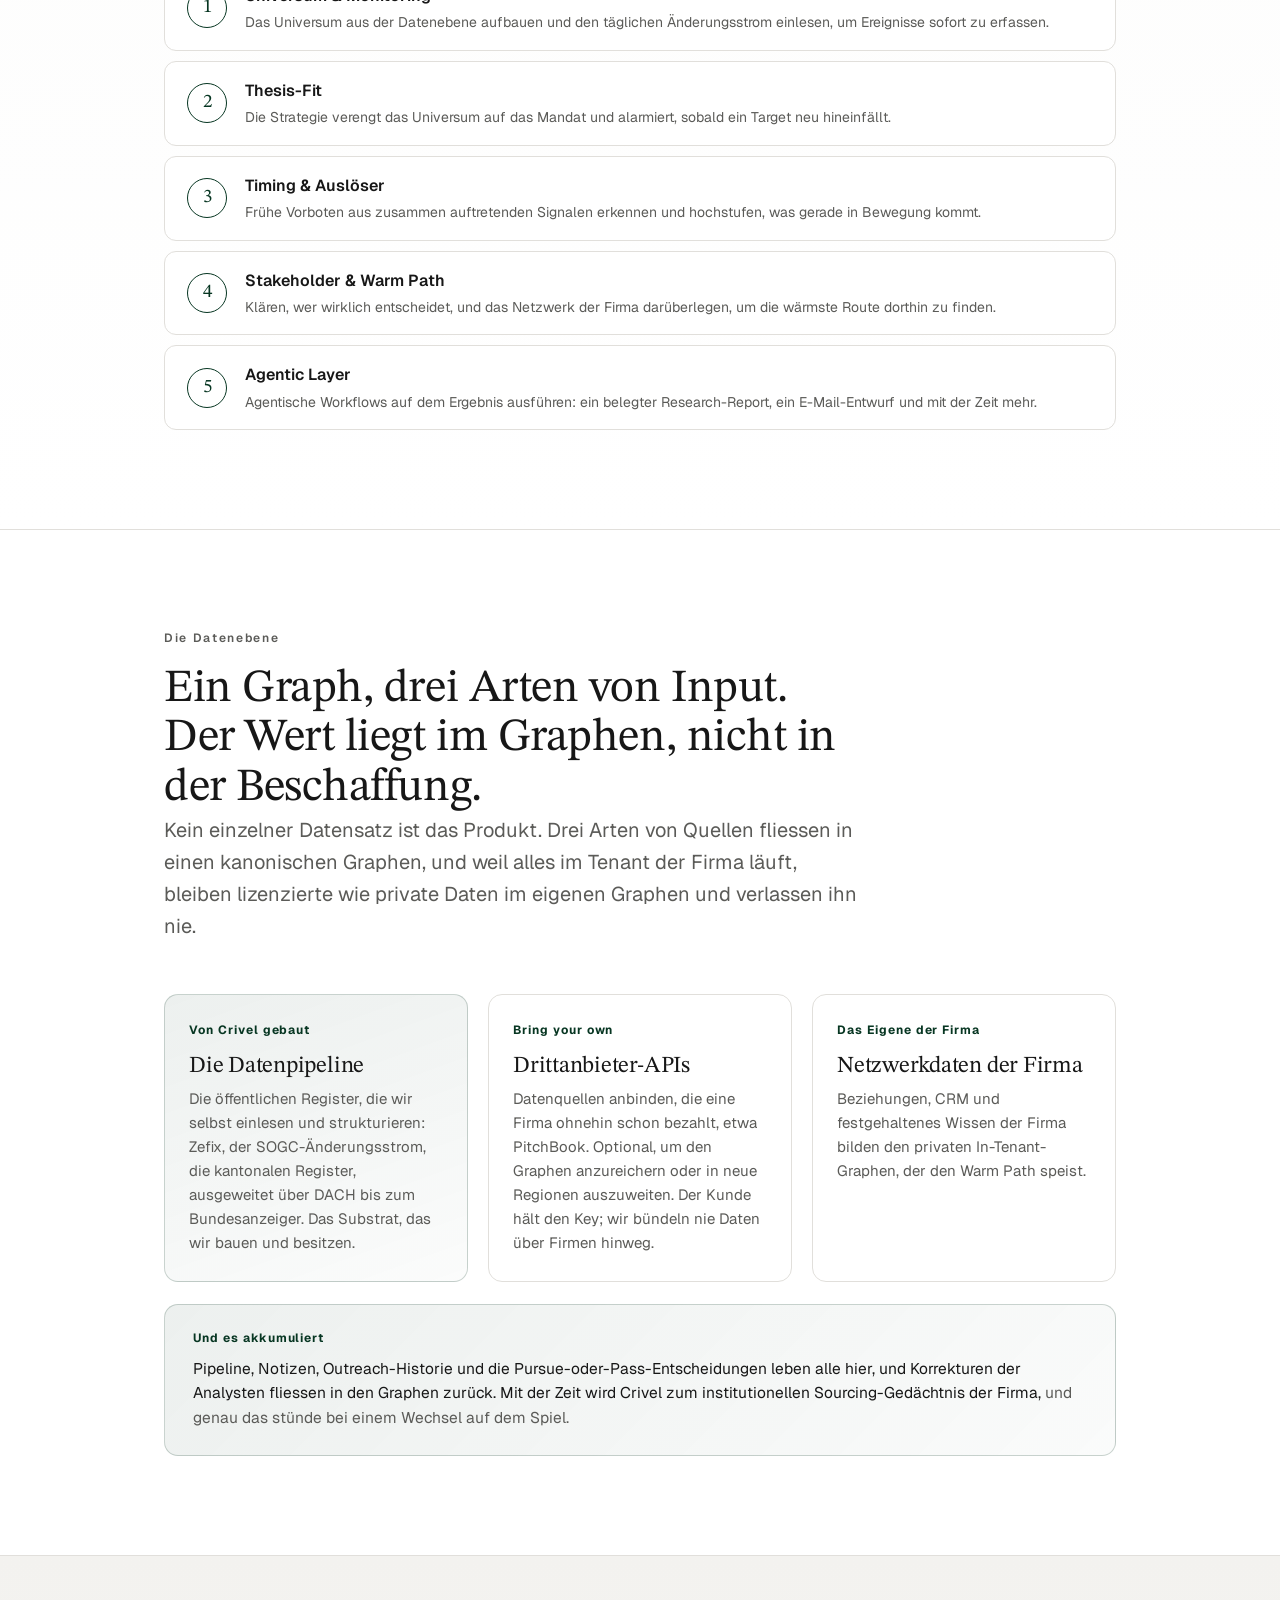
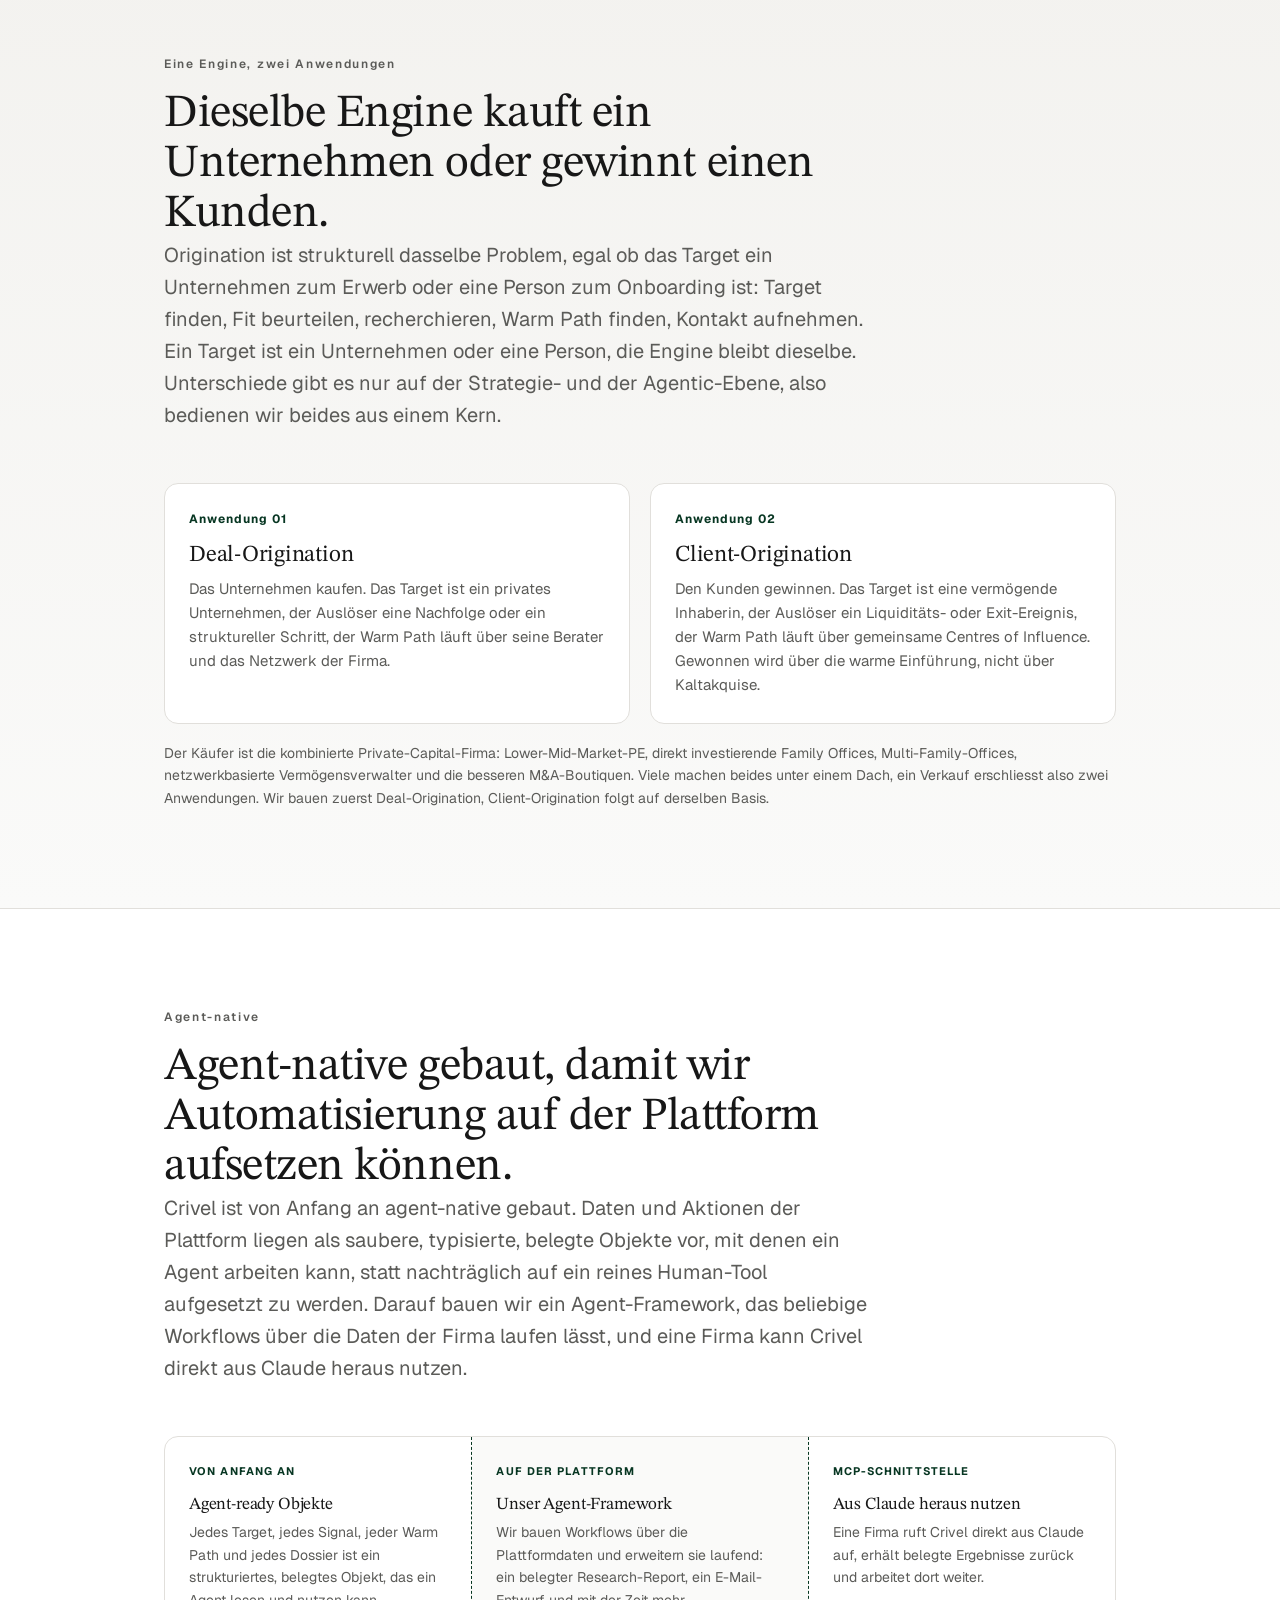
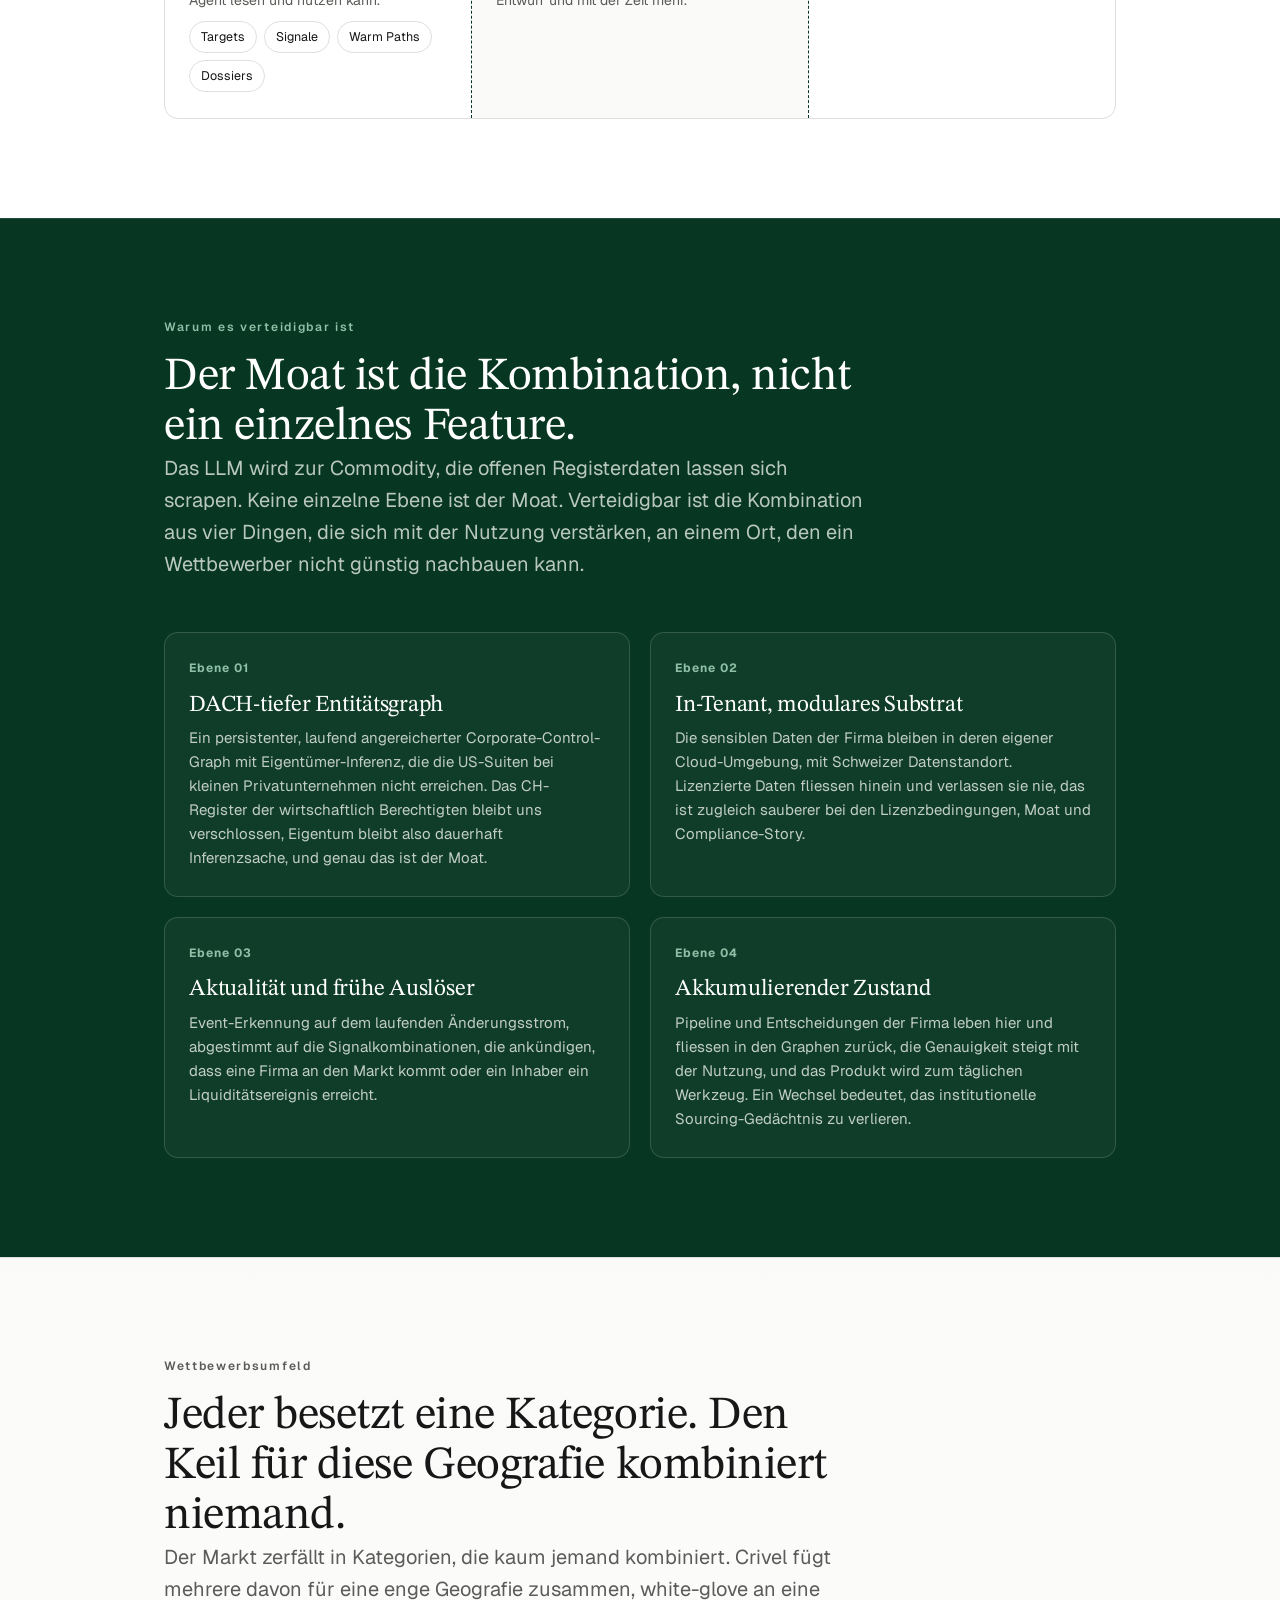
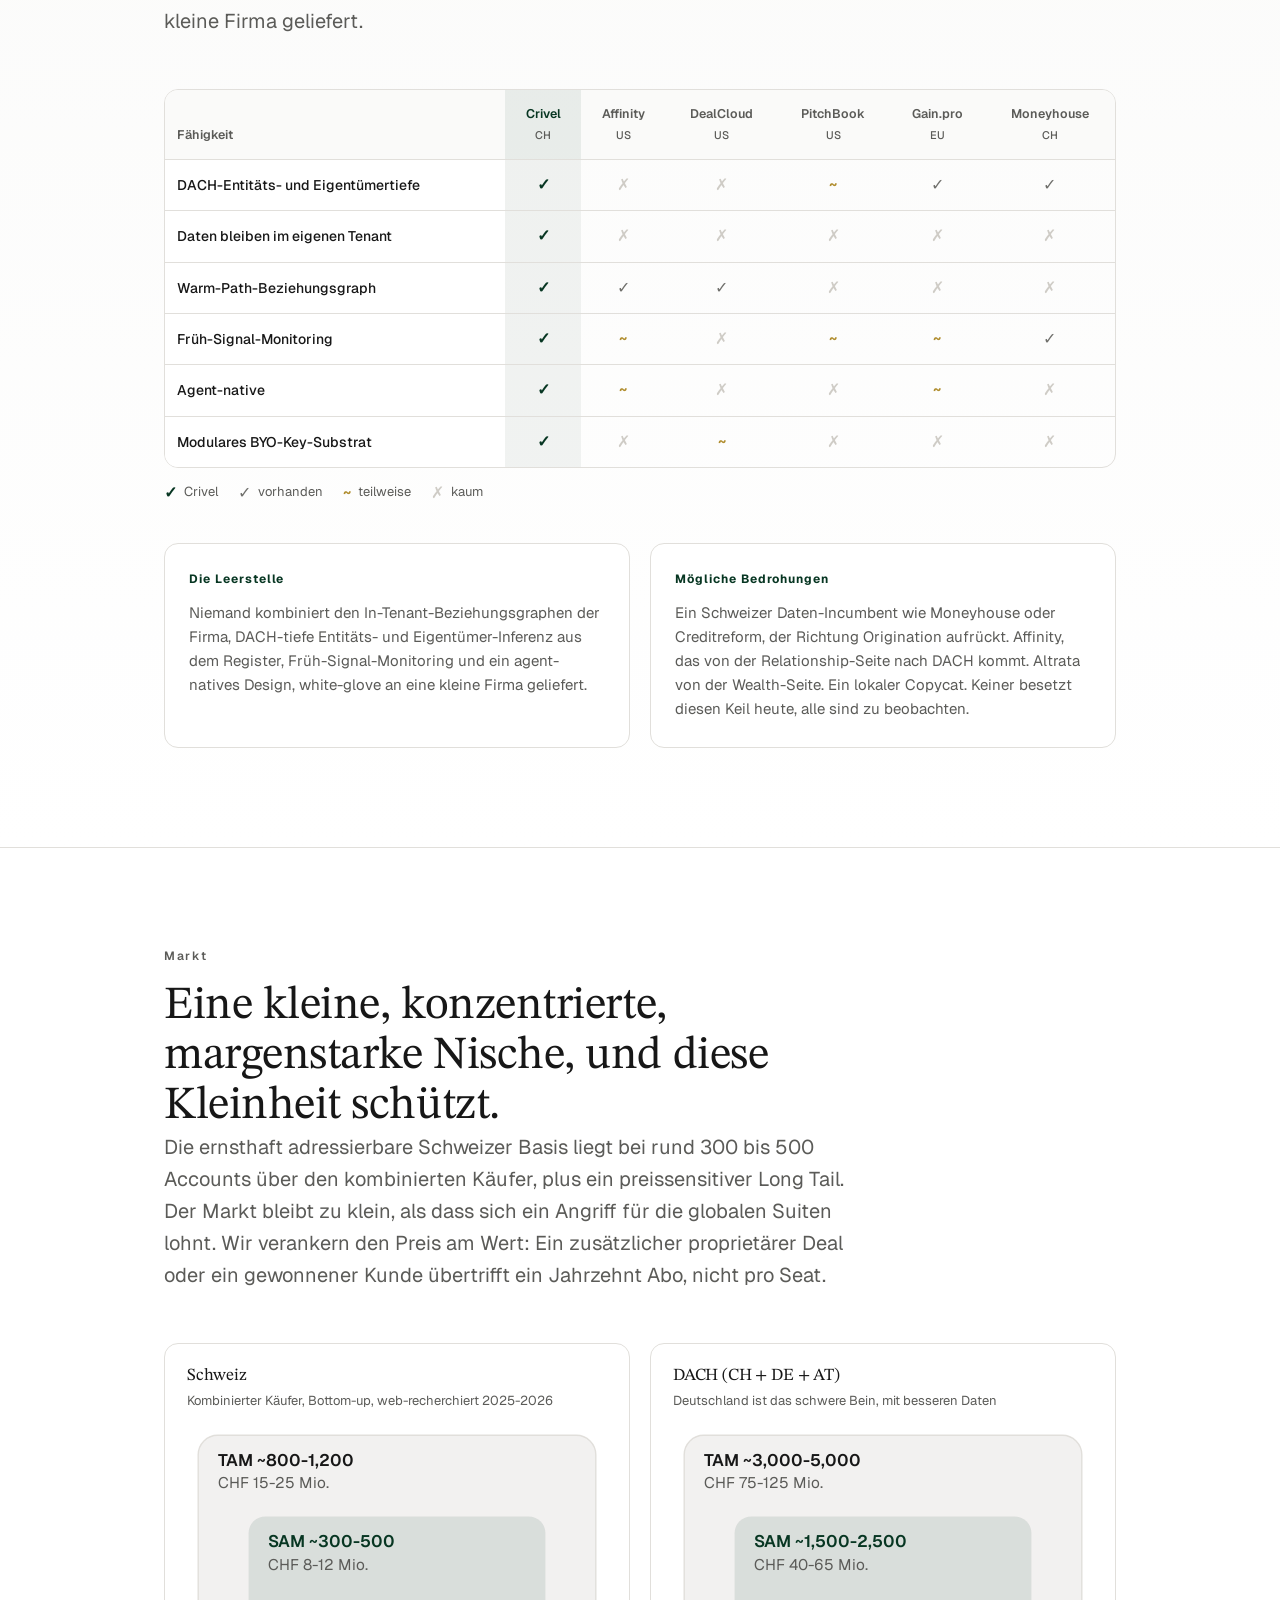
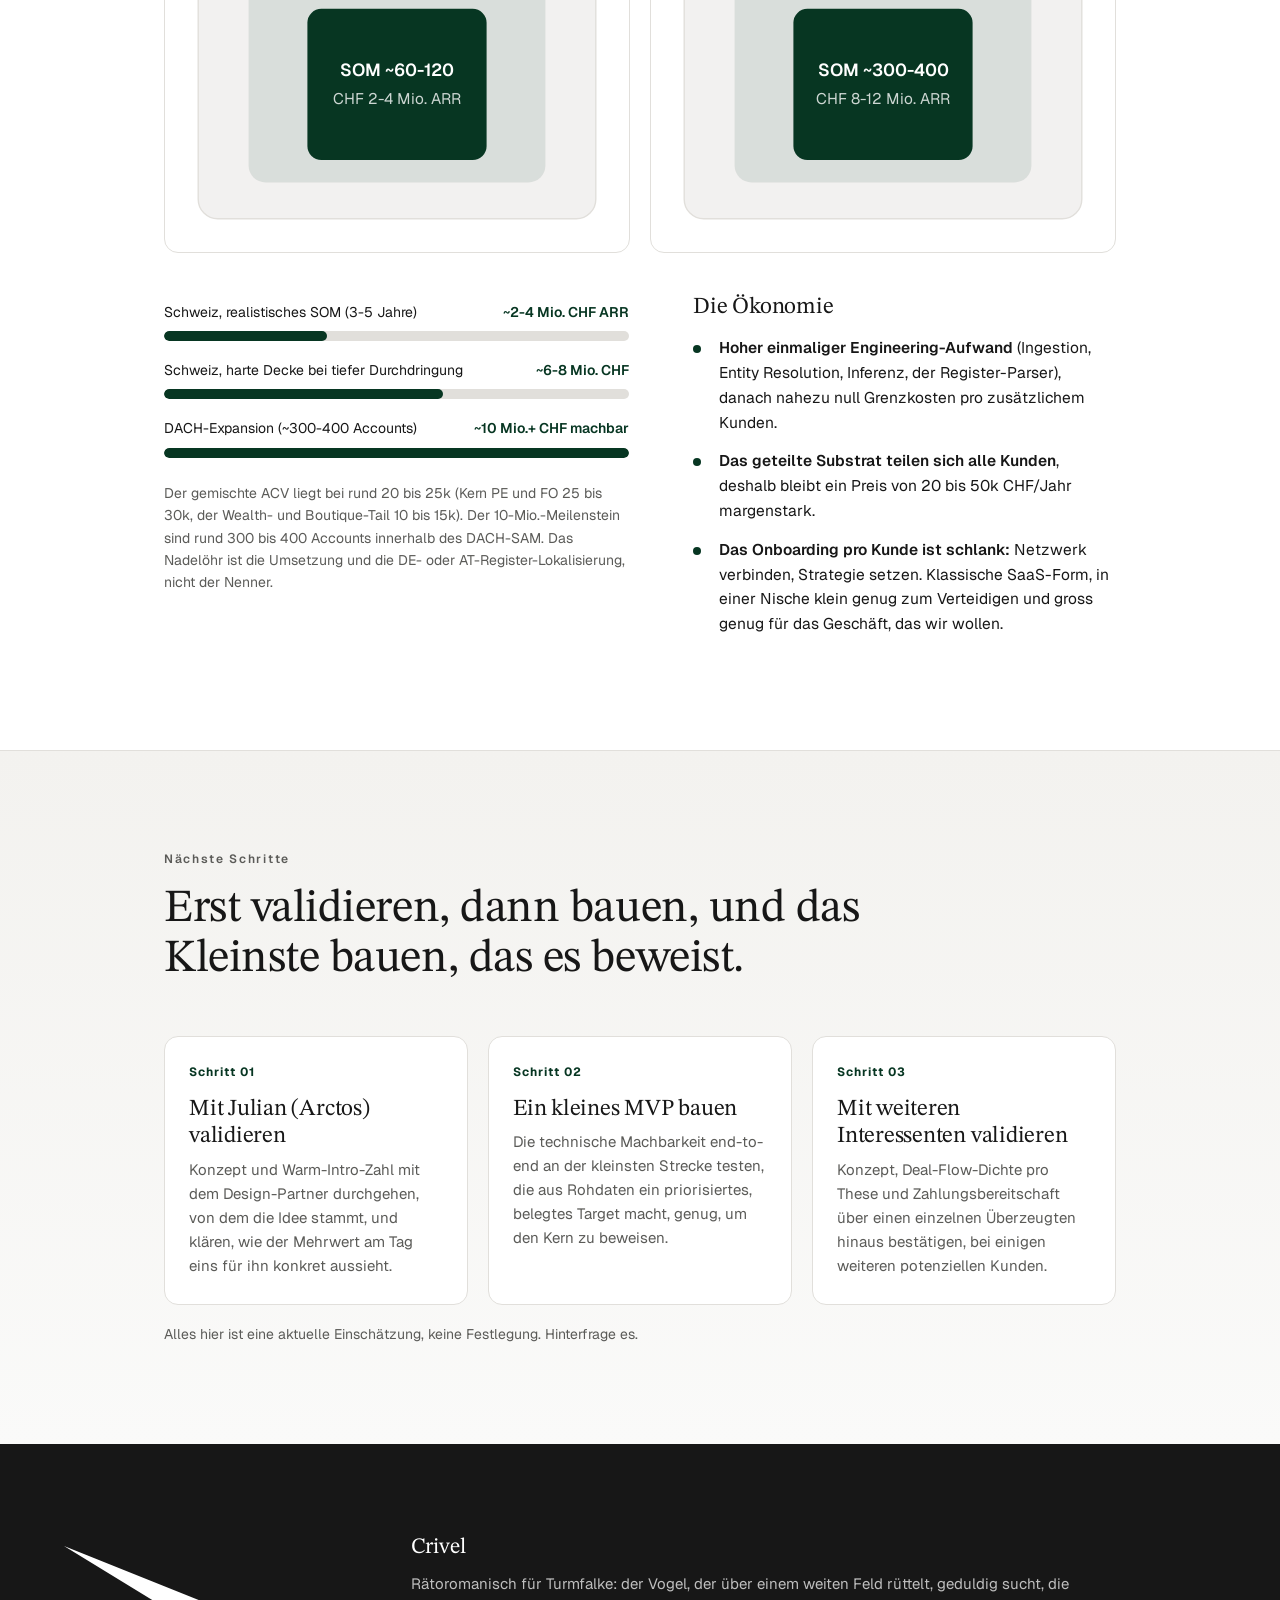
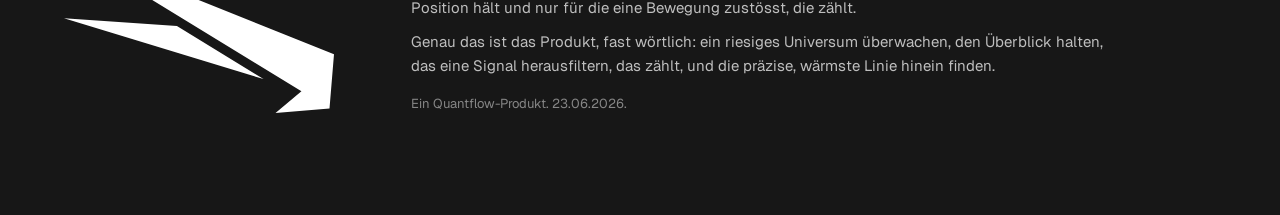
==== commit 39b6561f: "Rework German copy to read natively (idiomatic Swiss German, finance/tech English terms)" ====
--- a/de.html
+++ b/de.html
@@ -33,7 +33,7 @@
     <div class="wrap">
       <span class="memo-pill">Internes Memo</span>
       <h1>Die In-Tenant-Origination-Engine für Private-Capital-Firmen.</h1>
-      <p class="sub">Crivel verbindet das eigene Beziehungsnetzwerk einer Firma mit einem tiefen Graphen privater Unternehmen und überwacht diesen anhand der Strategie der Firma. Es bringt die lohnenden Ziele und den wärmsten Weg zur Entscheidungsperson zum Vorschein.</p>
+      <p class="sub">Crivel verbindet das Beziehungsnetzwerk einer Firma mit einem tiefen Graphen privater Unternehmen und überwacht ihn laufend entlang der eigenen Strategie. So wird sichtbar, welche Targets sich lohnen und über welchen Kontakt man sie am wärmsten erreicht.</p>
       <div class="status-line"><strong>Status:</strong> Ideation &nbsp;·&nbsp; <strong>Datum:</strong> 23.06.2026 &nbsp;·&nbsp; <strong>Owner:</strong> Mischa</div>
       <div class="hero-byline">ein Produkt von quantflow</div>
     </div>
@@ -44,24 +44,24 @@
     <div class="wrap">
       <div class="section-head">
         <div class="section-num">Das Problem</div>
-        <h2>Proprietäre Origination entscheidet sich über Beziehungen und Timing, und kleine Firmen erledigen das von Hand.</h2>
-        <p class="lede">Die besten Gelegenheiten, ein Unternehmen zum Kauf oder eine vermögende Inhaberin als Kundin, werden gefunden und gesichert, bevor sie in einen kompetitiven Prozess geraten, wo sich Preis und Chancen gegen einen wenden. Sie zu gewinnen hängt an zwei Dingen, und eine kleine, netzwerkgetriebene Firma erledigt beide manuell.</p>
+        <h2>Bei proprietärer Origination entscheiden Beziehungen und Timing, und kleine Firmen stemmen das von Hand.</h2>
+        <p class="lede">Die besten Gelegenheiten, ob ein Unternehmen zum Kauf oder eine vermögende Inhaberin als Kundin, werden gefunden und gesichert, bevor sie in einen kompetitiven Prozess geraten, in dem Preis und Chancen kippen. Der Erfolg hängt an zwei Dingen, und eine kleine Firma, die von ihrem Netzwerk lebt, erledigt beide manuell.</p>
       </div>
       <div class="grid cols-2">
         <div class="card">
           <div class="k">Problem 01</div>
-          <h3>Wissen, welche Ziele passen und welche im Spiel sind</h3>
-          <p>Aus einem riesigen Universum: Welche Ziele passen wirklich zum Mandat der Firma, und welche sind jetzt erreichbar oder bewegen sich still auf eine Transaktion zu? Das Signal steckt in Registereinträgen, Regionalpresse und strukturellen Veränderungen, die niemand systematisch beobachtet.</p>
+          <h3>Wissen, welche Targets passen und welche in Bewegung sind</h3>
+          <p>Aus einem riesigen Universum: Welche Targets passen wirklich zum Mandat, und welche sind jetzt erreichbar oder steuern still auf eine Transaktion zu? Das Signal liegt in Registereinträgen, Regionalpresse und strukturellen Veränderungen, die niemand systematisch verfolgt.</p>
         </div>
         <div class="card">
           <div class="k">Problem 02</div>
-          <h3>Die Entscheidungsperson über jemanden erreichen, dem sie vertraut</h3>
-          <p>Inhaber und UHNW-Personen lassen sich auf Menschen ein, denen sie vertrauen, nicht auf den, der kalt anruft. Die Beziehung gewinnt. Sie liegt verstreut über die Postfächer, Kalender und Köpfe der Partner und wird nie kartiert.</p>
+          <h3>Den Entscheider über jemanden erreichen, dem er vertraut</h3>
+          <p>Inhaber und UHNW-Personen reagieren auf Menschen, denen sie vertrauen, nicht auf Kaltakquise. Die Beziehung entscheidet, und sie liegt verstreut in den Postfächern, Kalendern und Köpfen der Partner, nirgends kartiert.</p>
         </div>
       </div>
       <div class="callout-green">
         <div class="k">Die Lücke im Markt</div>
-        <p>Das ist genau dort am schwierigsten, wo die Gelegenheit am grössten ist. In der Schweiz und im weiteren DACH-Raum veröffentlichen private Unternehmen kaum Finanzzahlen, schon das Erstellen der Liste ist Arbeit, und die globalen Software-Suiten sind auf US-Breite ausgelegt, verstehen diese privaten Unternehmen nicht und ziehen die Daten der Firma in eine US-Cloud. <span class="muted">Tiefe Daten zu privaten Unternehmen, plus das eigene Netzwerk der Firma, plus laufende Überwachung, im eigenen Tenant der Firma, ist unbesetzt.</span></p>
+        <p>Am schwierigsten ist das genau dort, wo am meisten zu holen ist. In der Schweiz und im DACH-Raum veröffentlichen private Unternehmen kaum Zahlen, schon die Liste zu erstellen ist Arbeit. Die globalen Suiten sind für den US-Massstab gebaut, verstehen diese Unternehmen nicht und ziehen die Firmendaten in eine US-Cloud. <span class="muted">Tiefe Daten zu privaten Unternehmen, kombiniert mit dem eigenen Netzwerk und laufendem Monitoring, im eigenen Tenant der Firma: dieses Feld besetzt niemand.</span></p>
       </div>
     </div>
   </section>
@@ -72,11 +72,11 @@
       <div class="section-head">
         <div class="section-num">Funktionsweise</div>
         <h2>Zwei Graphen, verbunden durch die Strategie der Firma.</h2>
-        <p class="lede">Crivel baut einen Graphen öffentlicher Daten über Unternehmen, Personen und Ereignisse, dasselbe Substrat für alle unsere Kunden. Jede Firma hat zudem einen zweiten Graphen: ihr eigenes privates Beziehungsnetzwerk, hart isoliert im eigenen Tenant und nie geteilt. Die Strategie der Firma verbindet beide. Sie filtert das Universum auf das Mandat, überwacht es auf Auslöser und bewertet, was auftaucht, sodass dasselbe Ereignis für jede Firma ein anderes, gereihtes Ziel ergibt.</p>
+        <p class="lede">Crivel baut einen Graphen aus öffentlichen Daten zu Unternehmen, Personen und Ereignissen, ein Substrat, das sich alle unsere Kunden teilen. Daneben hat jede Firma einen zweiten Graphen: ihr eigenes Beziehungsnetzwerk, strikt isoliert im eigenen Tenant und nie geteilt. Verbunden werden beide durch die Strategie der Firma. Sie filtert das Universum auf das Mandat, überwacht es auf Auslöser und bewertet, was auftaucht. Dasselbe Ereignis ergibt so für jede Firma ein anderes, priorisiertes Target.</p>
       </div>
 
       <figure class="figure">
-        <svg viewBox="0 0 820 380" role="img" aria-label="Ein öffentlicher Datengraph und ein privater In-Tenant-Beziehungsgraph verbinden sich durch die Strategie der Firma, die filtert, überwacht und bewertet, zu einer gereihten, belegten Liste von Zielen">
+        <svg viewBox="0 0 820 380" role="img" aria-label="Ein öffentlicher Datengraph und ein privater In-Tenant-Beziehungsgraph verbinden sich über die Strategie der Firma, die filtert, überwacht und bewertet, zu einer priorisierten, belegten Liste von Targets">
           <defs>
             <marker id="arr" markerWidth="9" markerHeight="9" refX="7" refY="3.2" orient="auto">
               <path d="M0,0 L7,3.2 L0,6.4 Z" fill="#073622"/>
@@ -87,7 +87,7 @@
             <rect x="24" y="34" width="252" height="126" rx="12" fill="#FFFFFF" stroke="#E1DFDB"/>
             <text x="44" y="60" font-size="13" font-weight="600" fill="#073622">Öffentlicher Datengraph</text>
             <text x="44" y="78" font-size="11" fill="#5b5b58">Unternehmen, Personen, Ereignisse</text>
-            <text x="44" y="93" font-size="11" fill="#9a978f">geteilt über unsere Kunden</text>
+            <text x="44" y="93" font-size="11" fill="#9a978f">von allen Kunden geteilt</text>
             <g stroke="#cfccc6" stroke-width="1.3">
               <line x1="120" y1="134" x2="86" y2="120"/>
               <line x1="120" y1="134" x2="152" y2="114"/>
@@ -126,27 +126,27 @@
             <path d="M492 193 L540 193" stroke="#073622" stroke-width="1.6" fill="none" marker-end="url(#arr)"/>
             <!-- output: ranked targets -->
             <rect x="542" y="118" width="254" height="150" rx="12" fill="#FFFFFF" stroke="#E1DFDB"/>
-            <text x="562" y="146" font-size="13" font-weight="600" fill="#073622">Gereihte Ziele</text>
+            <text x="562" y="146" font-size="13" font-weight="600" fill="#073622">Priorisierte Targets</text>
             <g font-size="11" fill="#5b5b58">
               <text x="562" y="174">1</text><rect x="576" y="166" width="190" height="9" rx="4" fill="#073622"/>
               <text x="562" y="198">2</text><rect x="576" y="190" width="150" height="9" rx="4" fill="#3f6a57"/>
               <text x="562" y="222">3</text><rect x="576" y="214" width="110" height="9" rx="4" fill="#7fa191"/>
             </g>
-            <text x="562" y="250" font-size="11" fill="#9a978f">jeweils belegt, mit dem warmen Weg hinein</text>
+            <text x="562" y="250" font-size="11" fill="#9a978f">je belegt, inklusive Warm Path hinein</text>
             <!-- scoring formula, tied to Score -->
-            <text x="410" y="360" text-anchor="middle" font-size="11" fill="#8a877f">Score = Fit-Gate &#215; Attraktivität &#215; (Basis + Erreichbarkeit) &#215; (1 + Timing) &#215; Gewinnbarkeit</text>
+            <text x="410" y="360" text-anchor="middle" font-size="11" fill="#8a877f">Score = Fit-Gate &#215; Attraktivität &#215; (Basis + Erreichbarkeit) &#215; (1 + Timing) &#215; Gewinnwahrscheinlichkeit</text>
           </g>
         </svg>
-        <figcaption class="fig-cap">Ein Ziel ist ein Unternehmen oder eine Person. Der warme Weg ist additiv: Ziele ohne Zugang erscheinen trotzdem, nur tiefer gereiht.</figcaption>
+        <figcaption class="fig-cap">Ein Target ist ein Unternehmen oder eine Person. Der Warm Path ist additiv: Targets ohne Zugang erscheinen trotzdem, nur weiter unten.</figcaption>
       </figure>
 
-      <h3 style="margin:50px 0 18px;">Der Trichter, fortlaufend betrieben</h3>
+      <h3 style="margin:50px 0 18px;">Der Funnel, fortlaufend betrieben</h3>
       <div class="funnel-v">
-        <div class="frow"><div class="n">1</div><div class="t">Universum &amp; Überwachung<span class="d">Das Universum aus der Datenebene aufbauen, dann den täglichen Änderungsstrom aufnehmen, um Ereignisse sofort zu erfassen.</span></div></div>
-        <div class="frow"><div class="n">2</div><div class="t">Thesis-Fit<span class="d">Die Strategie der Firma verengt das Universum auf ihr Mandat und alarmiert, wenn ein Ziel neu hineinfällt.</span></div></div>
-        <div class="frow"><div class="n">3</div><div class="t">Timing &amp; Auslöser<span class="d">Frühe Vorboten aus gleichzeitig auftretenden Signalen innerhalb eines Fensters erkennen und die Priorität dessen anheben, was heiss wird.</span></div></div>
-        <div class="frow"><div class="n">4</div><div class="t">Stakeholder &amp; warmer Weg<span class="d">Klären, wer tatsächlich entscheidet, dann das Netzwerk der Firma überlagern für die wärmste Route dorthin.</span></div></div>
-        <div class="frow"><div class="n">5</div><div class="t">Agentenebene<span class="d">Agentische Workflows auf dem Ergebnis ausführen: ein belegter Recherchebericht, ein E-Mail-Entwurf und mit der Zeit mehr.</span></div></div>
+        <div class="frow"><div class="n">1</div><div class="t">Universum &amp; Monitoring<span class="d">Das Universum aus der Datenebene aufbauen und den täglichen Änderungsstrom einlesen, um Ereignisse sofort zu erfassen.</span></div></div>
+        <div class="frow"><div class="n">2</div><div class="t">Thesis-Fit<span class="d">Die Strategie verengt das Universum auf das Mandat und alarmiert, sobald ein Target neu hineinfällt.</span></div></div>
+        <div class="frow"><div class="n">3</div><div class="t">Timing &amp; Auslöser<span class="d">Frühe Vorboten aus zusammen auftretenden Signalen erkennen und hochstufen, was gerade in Bewegung kommt.</span></div></div>
+        <div class="frow"><div class="n">4</div><div class="t">Stakeholder &amp; Warm Path<span class="d">Klären, wer wirklich entscheidet, und das Netzwerk der Firma darüberlegen, um die wärmste Route dorthin zu finden.</span></div></div>
+        <div class="frow"><div class="n">5</div><div class="t">Agentic Layer<span class="d">Agentische Workflows auf dem Ergebnis ausführen: ein belegter Research-Report, ein E-Mail-Entwurf und mit der Zeit mehr.</span></div></div>
       </div>
     </div>
   </section>
@@ -156,17 +156,17 @@
     <div class="wrap">
       <div class="section-head">
         <div class="section-num">Die Datenebene</div>
-        <h2>Ein Graph, drei Arten von Input. Der Graph ist der Wert; die Beschaffung ist Commodity.</h2>
-        <p class="lede">Kein einzelner Datensatz ist das Produkt. Drei Arten von Quellen stecken in einem kanonischen Graphen, und weil alles im Tenant der Firma läuft, fliessen lizenzierte und private Daten in den eigenen Graphen der Firma und verlassen ihn nie.</p>
+        <h2>Ein Graph, drei Arten von Input. Der Wert liegt im Graphen, nicht in der Beschaffung.</h2>
+        <p class="lede">Kein einzelner Datensatz ist das Produkt. Drei Arten von Quellen fliessen in einen kanonischen Graphen, und weil alles im Tenant der Firma läuft, bleiben lizenzierte wie private Daten im eigenen Graphen und verlassen ihn nie.</p>
       </div>
       <div class="grid cols-3">
-        <div class="card green-tint"><div class="k">Von Crivel gebaut</div><h3>Die Datenpipeline</h3><p>Die öffentlichen Register, die wir selbst aufnehmen und strukturieren: Zefix, der SOGC-Änderungsstrom, die kantonalen Register, ausgedehnt über DACH bis zum Bundesanzeiger und darüber hinaus. Das Substrat, das wir bauen und besitzen.</p></div>
-        <div class="card"><div class="k">Bring your own</div><h3>Drittanbieter-APIs</h3><p>Die Datenanbieter anbinden, für die eine Firma bereits bezahlt, etwa PitchBook. Optional und ein Weg, den Graphen anzureichern oder in neue Regionen auszudehnen. Der Kunde hält den Schlüssel; wir bündeln nie Daten über Firmen hinweg.</p></div>
-        <div class="card"><div class="k">Das Eigene der Firma</div><h3>Netzwerkdaten der Firma</h3><p>Die eigenen Beziehungen, das CRM und erfasste Insights der Firma bilden den privaten In-Tenant-Graphen, der den warmen Weg speist.</p></div>
+        <div class="card green-tint"><div class="k">Von Crivel gebaut</div><h3>Die Datenpipeline</h3><p>Die öffentlichen Register, die wir selbst einlesen und strukturieren: Zefix, der SOGC-Änderungsstrom, die kantonalen Register, ausgeweitet über DACH bis zum Bundesanzeiger. Das Substrat, das wir bauen und besitzen.</p></div>
+        <div class="card"><div class="k">Bring your own</div><h3>Drittanbieter-APIs</h3><p>Datenquellen anbinden, die eine Firma ohnehin schon bezahlt, etwa PitchBook. Optional, um den Graphen anzureichern oder in neue Regionen auszuweiten. Der Kunde hält den Key; wir bündeln nie Daten über Firmen hinweg.</p></div>
+        <div class="card"><div class="k">Das Eigene der Firma</div><h3>Netzwerkdaten der Firma</h3><p>Beziehungen, CRM und festgehaltenes Wissen der Firma bilden den privaten In-Tenant-Graphen, der den Warm Path speist.</p></div>
       </div>
       <div class="callout-green">
         <div class="k">Und es akkumuliert</div>
-        <p>Die Pipeline, Notizen zu Zielen, die Outreach-Historie und die Pass-oder-Verfolgen-Entscheidungen leben alle hier, und Korrekturen der Analysten schreiben in den Graphen zurück. Mit der Zeit wird Crivel zum institutionellen Sourcing-Gedächtnis der Firma, <span class="muted">genau das würde ein Wechsel sie kosten.</span></p>
+        <p>Pipeline, Notizen, Outreach-Historie und die Pursue-oder-Pass-Entscheidungen leben alle hier, und Korrekturen der Analysten fliessen in den Graphen zurück. Mit der Zeit wird Crivel zum institutionellen Sourcing-Gedächtnis der Firma, <span class="muted">und genau das stünde bei einem Wechsel auf dem Spiel.</span></p>
       </div>
     </div>
   </section>
@@ -175,15 +175,15 @@
   <section class="tone-grey" id="segments">
     <div class="wrap">
       <div class="section-head">
-        <div class="section-num">Eine Engine, zwei Bewegungen</div>
+        <div class="section-num">Eine Engine, zwei Anwendungen</div>
         <h2>Dieselbe Engine kauft ein Unternehmen oder gewinnt einen Kunden.</h2>
-        <p class="lede">Origination ist strukturell dasselbe Problem, ob das Ziel ein Unternehmen zum Erwerb oder eine Person zum Onboarding ist: Ziel finden, Fit beurteilen, recherchieren, den warmen Weg finden, Kontakt aufnehmen. Ein Ziel ist ein Unternehmen oder eine Person, und die Engine ändert sich nicht. Die Divergenz beschränkt sich auf die Strategieebene und die Agentenebene, sodass wir beide aus einem Kern bedienen.</p>
+        <p class="lede">Origination ist strukturell dasselbe Problem, egal ob das Target ein Unternehmen zum Erwerb oder eine Person zum Onboarding ist: Target finden, Fit beurteilen, recherchieren, Warm Path finden, Kontakt aufnehmen. Ein Target ist ein Unternehmen oder eine Person, die Engine bleibt dieselbe. Unterschiede gibt es nur auf der Strategie- und der Agentic-Ebene, also bedienen wir beides aus einem Kern.</p>
       </div>
       <div class="grid cols-2">
-        <div class="card"><div class="k">Bewegung 01</div><h3>Deal-Origination</h3><p>Das Unternehmen kaufen. Das Ziel ist ein privates Unternehmen, der Auslöser ist eine Nachfolge oder ein struktureller Schritt, und der warme Weg läuft über seine Berater und das Netzwerk der Firma.</p></div>
-        <div class="card"><div class="k">Bewegung 02</div><h3>Kunden-Origination</h3><p>Den Kunden gewinnen. Das Ziel ist eine UHNW-Inhaberin, der Auslöser ist ein Liquiditäts- oder Exit-Ereignis, und der warme Weg läuft über gemeinsame Centres of Influence. Gewonnen durch warme Einführung, nicht durch Kaltakquise.</p></div>
-      </div>
-      <p class="kicker-line">Der Käufer ist die kombinierte Private-Capital-Firma: Lower-Mid-Market-PE, direkt investierende Family Offices, Multi-Family-Offices, netzwerkgetriebene Vermögensverwalter und die besseren M&amp;A-Boutiquen. Viele tun beides unter einem Dach, sodass ein Verkauf zwei Anwendungsfälle erschliesst. Wir bauen zuerst Deal-Origination, mit Kunden-Origination als schnellem Nachzug auf derselben Basis.</p>
+        <div class="card"><div class="k">Anwendung 01</div><h3>Deal-Origination</h3><p>Das Unternehmen kaufen. Das Target ist ein privates Unternehmen, der Auslöser eine Nachfolge oder ein struktureller Schritt, der Warm Path läuft über seine Berater und das Netzwerk der Firma.</p></div>
+        <div class="card"><div class="k">Anwendung 02</div><h3>Client-Origination</h3><p>Den Kunden gewinnen. Das Target ist eine vermögende Inhaberin, der Auslöser ein Liquiditäts- oder Exit-Ereignis, der Warm Path läuft über gemeinsame Centres of Influence. Gewonnen wird über die warme Einführung, nicht über Kaltakquise.</p></div>
+      </div>
+      <p class="kicker-line">Der Käufer ist die kombinierte Private-Capital-Firma: Lower-Mid-Market-PE, direkt investierende Family Offices, Multi-Family-Offices, netzwerkbasierte Vermögensverwalter und die besseren M&amp;A-Boutiquen. Viele machen beides unter einem Dach, ein Verkauf erschliesst also zwei Anwendungen. Wir bauen zuerst Deal-Origination, Client-Origination folgt auf derselben Basis.</p>
     </div>
   </section>
 
@@ -192,27 +192,27 @@
     <div class="wrap">
       <div class="section-head">
         <div class="section-num">Agent-native</div>
-        <h2>Agent-native gebaut, damit wir Automatisierung auf die Plattform aufsetzen können.</h2>
-        <p class="lede">Crivel ist von Anfang an agent-native gebaut. Die Daten und Aktionen der Plattform sind als saubere, typisierte, belegte Objekte strukturiert, auf denen ein Agent handeln kann, nicht nachträglich auf ein reines Menschen-Tool aufgesetzt. Das erlaubt uns, ein Agenten-Framework darauf zu bauen und auszubauen, um beliebige Workflows über die Daten der Firma laufen zu lassen, und es erlaubt einer Firma, Crivel direkt in Claude zu nutzen.</p>
+        <h2>Agent-native gebaut, damit wir Automatisierung auf der Plattform aufsetzen können.</h2>
+        <p class="lede">Crivel ist von Anfang an agent-native gebaut. Daten und Aktionen der Plattform liegen als saubere, typisierte, belegte Objekte vor, mit denen ein Agent arbeiten kann, statt nachträglich auf ein reines Human-Tool aufgesetzt zu werden. Darauf bauen wir ein Agent-Framework, das beliebige Workflows über die Daten der Firma laufen lässt, und eine Firma kann Crivel direkt aus Claude heraus nutzen.</p>
       </div>
       <div class="seam">
         <div class="col">
           <div class="k">Von Anfang an</div>
-          <h3>Agentenbereite Objekte</h3>
-          <p>Jedes Ziel, Signal, jeder warme Weg und jedes Dossier ist ein strukturiertes, belegtes Objekt, das ein Agent lesen und darauf handeln kann.</p>
+          <h3>Agent-ready Objekte</h3>
+          <p>Jedes Target, jedes Signal, jeder Warm Path und jedes Dossier ist ein strukturiertes, belegtes Objekt, das ein Agent lesen und nutzen kann.</p>
           <div class="chips">
-            <span class="chip">Ziele</span><span class="chip">Signale</span><span class="chip">Warme Wege</span><span class="chip">Dossiers</span>
+            <span class="chip">Targets</span><span class="chip">Signale</span><span class="chip">Warm Paths</span><span class="chip">Dossiers</span>
           </div>
         </div>
         <div class="col mid">
           <div class="k">Auf der Plattform</div>
-          <h3>Unser Agenten-Framework</h3>
-          <p>Wir bauen und erweitern Workflows über die Daten der Plattform: ein belegter Recherchebericht, ein E-Mail-Entwurf und mit der Zeit mehr Automatisierungen.</p>
+          <h3>Unser Agent-Framework</h3>
+          <p>Wir bauen Workflows über die Plattformdaten und erweitern sie laufend: ein belegter Research-Report, ein E-Mail-Entwurf und mit der Zeit mehr.</p>
         </div>
         <div class="col">
           <div class="k">MCP-Schnittstelle</div>
           <h3>Aus Claude heraus nutzen</h3>
-          <p>Eine Firma ruft Crivel aus Claude heraus auf, erhält belegte Ergebnisse zurück und arbeitet dort weiter.</p>
+          <p>Eine Firma ruft Crivel direkt aus Claude auf, erhält belegte Ergebnisse zurück und arbeitet dort weiter.</p>
         </div>
       </div>
     </div>
@@ -223,14 +223,14 @@
     <div class="wrap">
       <div class="section-head">
         <div class="section-num">Warum es verteidigbar ist</div>
-        <h2>Der Burggraben ist die Kombination, nicht ein einzelnes Feature.</h2>
-        <p class="lede">Das LLM wird zur Commodity, und die offenen Registerdaten sind scrapebar. Keine einzelne Ebene ist der Burggraben. Die verteidigbare Position ist die Verschmelzung von vier Dingen, die sich mit der Nutzung verstärken, an einem Ort, den ein Wettbewerber nicht billig kopieren kann.</p>
+        <h2>Der Moat ist die Kombination, nicht ein einzelnes Feature.</h2>
+        <p class="lede">Das LLM wird zur Commodity, die offenen Registerdaten lassen sich scrapen. Keine einzelne Ebene ist der Moat. Verteidigbar ist die Kombination aus vier Dingen, die sich mit der Nutzung verstärken, an einem Ort, den ein Wettbewerber nicht günstig nachbauen kann.</p>
       </div>
       <div class="grid cols-2">
-        <div class="card"><div class="k">Ebene 01</div><h3>DACH-tiefer Entitätsgraph</h3><p>Ein persistenter, fortlaufend angereicherter Corporate-Control-Graph mit Eigentümer-Inferenz, die die US-Suiten bei kleinen Privatunternehmen nicht erreichen. Das CH-Register wirtschaftlich Berechtigter bleibt uns verschlossen, also bleibt Eigentum ein dauerhaftes Inferenzproblem, was selbst der Burggraben ist.</p></div>
-        <div class="card"><div class="k">Ebene 02</div><h3>In-Tenant, modulares Substrat</h3><p>Die sensiblen Daten der Firma bleiben in ihrer eigenen Cloud-Grenze, in der Schweiz ansässig. Lizenzierte Daten fliessen hinein und verlassen sie nie, was zugleich sauberer bei den Bedingungen, der Burggraben und die Compliance-Story ist.</p></div>
-        <div class="card"><div class="k">Ebene 03</div><h3>Aktualität und frühe Auslöser</h3><p>Ereigniserkennung auf dem laufenden Änderungsstrom, abgestimmt auf die Vorboten-Kombinationen, die vorhersagen, dass eine Firma an den Markt kommt oder ein Inhaber ein Liquiditätsereignis erreicht.</p></div>
-        <div class="card"><div class="k">Ebene 04</div><h3>Akkumulierender Zustand</h3><p>Die Pipeline und Entscheidungen der Firma leben hier und schreiben in den Graphen zurück, sodass die Genauigkeit mit der Nutzung steigt und das Produkt zum täglichen Werkzeug wird. Ein Wechsel bedeutet, das institutionelle Sourcing-Gedächtnis der Firma zu verlieren.</p></div>
+        <div class="card"><div class="k">Ebene 01</div><h3>DACH-tiefer Entitätsgraph</h3><p>Ein persistenter, laufend angereicherter Corporate-Control-Graph mit Eigentümer-Inferenz, die die US-Suiten bei kleinen Privatunternehmen nicht erreichen. Das CH-Register der wirtschaftlich Berechtigten bleibt uns verschlossen, Eigentum bleibt also dauerhaft Inferenzsache, und genau das ist der Moat.</p></div>
+        <div class="card"><div class="k">Ebene 02</div><h3>In-Tenant, modulares Substrat</h3><p>Die sensiblen Daten der Firma bleiben in deren eigener Cloud-Umgebung, mit Schweizer Datenstandort. Lizenzierte Daten fliessen hinein und verlassen sie nie, das ist zugleich sauberer bei den Lizenzbedingungen, Moat und Compliance-Story.</p></div>
+        <div class="card"><div class="k">Ebene 03</div><h3>Aktualität und frühe Auslöser</h3><p>Event-Erkennung auf dem laufenden Änderungsstrom, abgestimmt auf die Signalkombinationen, die ankündigen, dass eine Firma an den Markt kommt oder ein Inhaber ein Liquiditätsereignis erreicht.</p></div>
+        <div class="card"><div class="k">Ebene 04</div><h3>Akkumulierender Zustand</h3><p>Pipeline und Entscheidungen der Firma leben hier und fliessen in den Graphen zurück, die Genauigkeit steigt mit der Nutzung, und das Produkt wird zum täglichen Werkzeug. Ein Wechsel bedeutet, das institutionelle Sourcing-Gedächtnis zu verlieren.</p></div>
       </div>
     </div>
   </section>
@@ -240,8 +240,8 @@
     <div class="wrap">
       <div class="section-head">
         <div class="section-num">Wettbewerbsumfeld</div>
-        <h2>Jeder besitzt eine Kategorie. Niemand verschmilzt den Keil für diese Geografie.</h2>
-        <p class="lede">Der Markt zerfällt in Kategorien, die fast niemand kombiniert. Crivel verschmilzt mehrere davon für eine enge Geografie, White-Glove an eine kleine Firma geliefert.</p>
+        <h2>Jeder besetzt eine Kategorie. Den Keil für diese Geografie kombiniert niemand.</h2>
+        <p class="lede">Der Markt zerfällt in Kategorien, die kaum jemand kombiniert. Crivel fügt mehrere davon für eine enge Geografie zusammen, white-glove an eine kleine Firma geliefert.</p>
       </div>
       <div class="matrix-wrap">
         <table class="matrix">
@@ -258,7 +258,7 @@
           </thead>
           <tbody>
             <tr>
-              <th>DACH-Entitäts- / Eigentümertiefe</th>
+              <th>DACH-Entitäts- und Eigentümertiefe</th>
               <td class="crivel-cell"><span class="mk yes">&#10003;</span></td>
               <td><span class="mk no">&#10007;</span></td>
               <td><span class="mk no">&#10007;</span></td>
@@ -285,7 +285,7 @@
               <td><span class="mk no">&#10007;</span></td>
             </tr>
             <tr>
-              <th>Früh-Auslöser-Überwachung</th>
+              <th>Früh-Signal-Monitoring</th>
               <td class="crivel-cell"><span class="mk yes">&#10003;</span></td>
               <td><span class="mk part">~</span></td>
               <td><span class="mk no">&#10007;</span></td>
@@ -316,13 +316,13 @@
       </div>
       <div class="matrix-legend">
         <span><span class="mk yes">&#10003;</span> Crivel</span>
-        <span><span class="mk other">&#10003;</span> hat es</span>
+        <span><span class="mk other">&#10003;</span> vorhanden</span>
         <span><span class="mk part">~</span> teilweise</span>
         <span><span class="mk no">&#10007;</span> kaum</span>
       </div>
       <div class="grid cols-2" style="margin-top:40px;">
-        <div class="card"><div class="k">Die Leerstelle</div><p>Niemand kombiniert den In-Tenant-Beziehungsgraphen der Firma, DACH-tiefe Entitäts- und Eigentümer-Inferenz aus dem Register, Früh-Auslöser-Überwachung und ein agent-natives Design, White-Glove an eine kleine Firma geliefert.</p></div>
-        <div class="card"><div class="k">Mögliche Bedrohungen</div><p>Ein Schweizer Dateninkumbent wie Moneyhouse oder Creditreform, der Richtung Origination aufsteigt. Affinity, das von der Beziehungsseite nach DACH expandiert. Altrata von der Vermögensseite. Ein lokaler Nachahmer. Keiner dominiert diesen Keil heute; alle sind beobachtenswert.</p></div>
+        <div class="card"><div class="k">Die Leerstelle</div><p>Niemand kombiniert den In-Tenant-Beziehungsgraphen der Firma, DACH-tiefe Entitäts- und Eigentümer-Inferenz aus dem Register, Früh-Signal-Monitoring und ein agent-natives Design, white-glove an eine kleine Firma geliefert.</p></div>
+        <div class="card"><div class="k">Mögliche Bedrohungen</div><p>Ein Schweizer Daten-Incumbent wie Moneyhouse oder Creditreform, der Richtung Origination aufrückt. Affinity, das von der Relationship-Seite nach DACH kommt. Altrata von der Wealth-Seite. Ein lokaler Copycat. Keiner besetzt diesen Keil heute, alle sind zu beobachten.</p></div>
       </div>
     </div>
   </section>
@@ -332,13 +332,13 @@
     <div class="wrap">
       <div class="section-head">
         <div class="section-num">Markt</div>
-        <h2>Eine kleine, konzentrierte, margenstarke Nische, und diese Kleinheit ist eine Verteidigung.</h2>
-        <p class="lede">Die ernsthaft adressierbare Schweizer Basis liegt bei rund 300 bis 500 Accounts über den kombinierten Käufer, plus ein preissensitiver Long Tail. Der Markt bleibt zu klein, als dass sich ein Angriff für die globalen Suiten lohnt. Wir verankern den Preis am Wert, ein zusätzlicher proprietärer Deal oder ein gewonnener Kunde überragt ein Jahrzehnt Abonnement, nicht pro Platz.</p>
+        <h2>Eine kleine, konzentrierte, margenstarke Nische, und diese Kleinheit schützt.</h2>
+        <p class="lede">Die ernsthaft adressierbare Schweizer Basis liegt bei rund 300 bis 500 Accounts über den kombinierten Käufer, plus ein preissensitiver Long Tail. Der Markt bleibt zu klein, als dass sich ein Angriff für die globalen Suiten lohnt. Wir verankern den Preis am Wert: Ein zusätzlicher proprietärer Deal oder ein gewonnener Kunde übertrifft ein Jahrzehnt Abo, nicht pro Seat.</p>
       </div>
       <div class="nested-grid">
         <div class="nested-panel">
           <h3>Schweiz</h3>
-          <div class="sub">Kombinierter Käufer, Bottom-up, webbasiert 2025-2026</div>
+          <div class="sub">Kombinierter Käufer, Bottom-up, web-recherchiert 2025-2026</div>
           <svg viewBox="0 0 300 290" role="img" aria-label="Schweiz TAM SAM SOM verschachtelt">
             <g font-family="Geist, sans-serif">
               <rect x="8" y="8" width="284" height="274" rx="14" fill="#F2F1F0" stroke="#E1DFDB"/>
@@ -355,7 +355,7 @@
         </div>
         <div class="nested-panel">
           <h3>DACH (CH + DE + AT)</h3>
-          <div class="sub">Deutschland ist das schwere Bein, und seine Daten sind besser</div>
+          <div class="sub">Deutschland ist das schwere Bein, mit besseren Daten</div>
           <svg viewBox="0 0 300 290" role="img" aria-label="DACH TAM SAM SOM verschachtelt">
             <g font-family="Geist, sans-serif">
               <rect x="8" y="8" width="284" height="274" rx="14" fill="#F2F1F0" stroke="#E1DFDB"/>
@@ -376,14 +376,14 @@
           <div class="bar"><div class="row"><span>Schweiz, realistisches SOM (3-5 Jahre)</span><span class="v">~2-4 Mio. CHF ARR</span></div><div class="track"><div class="fill" style="width:35%"></div></div></div>
           <div class="bar"><div class="row"><span>Schweiz, harte Decke bei tiefer Durchdringung</span><span class="v">~6-8 Mio. CHF</span></div><div class="track"><div class="fill" style="width:60%"></div></div></div>
           <div class="bar"><div class="row"><span>DACH-Expansion (~300-400 Accounts)</span><span class="v">~10 Mio.+ CHF machbar</span></div><div class="track"><div class="fill" style="width:100%"></div></div></div>
-          <p class="note" style="margin-top:6px;">Der gemischte ACV liegt bei rund 20 bis 25k (Kern PE und FO 25 bis 30k, der Vermögens- und Boutique-Tail 10 bis 15k). Der 10-Mio.-Meilenstein sind rund 300 bis 400 Accounts innerhalb des DACH-SAM. Das Tor ist Umsetzung und DE- oder AT-Register-Lokalisierung, nicht der Nenner.</p>
+          <p class="note" style="margin-top:6px;">Der gemischte ACV liegt bei rund 20 bis 25k (Kern PE und FO 25 bis 30k, der Wealth- und Boutique-Tail 10 bis 15k). Der 10-Mio.-Meilenstein sind rund 300 bis 400 Accounts innerhalb des DACH-SAM. Das Nadelöhr ist die Umsetzung und die DE- oder AT-Register-Lokalisierung, nicht der Nenner.</p>
         </div>
         <div>
           <h3 style="margin-bottom:16px;">Die Ökonomie</h3>
           <ul class="ticks">
-            <li><strong>Hohe einmalige Entwicklung</strong> (Ingestion, Entitätsauflösung, Inferenz, der Register-Parser), dann nahezu null Grenzkosten pro zusätzlichem Kunden.</li>
-            <li><strong>Das geteilte Substrat wird über alle Kunden geteilt</strong>, weshalb ein Preis von 20 bis 50k CHF/Jahr margenstark bleibt.</li>
-            <li><strong>Das Onboarding pro Kunde ist leicht:</strong> Netzwerk verbinden, Strategie setzen. Klassische SaaS-Form, in einer Nische klein genug zum Verteidigen und gross genug für das gewünschte Geschäft.</li>
+            <li><strong>Hoher einmaliger Engineering-Aufwand</strong> (Ingestion, Entity Resolution, Inferenz, der Register-Parser), danach nahezu null Grenzkosten pro zusätzlichem Kunden.</li>
+            <li><strong>Das geteilte Substrat teilen sich alle Kunden</strong>, deshalb bleibt ein Preis von 20 bis 50k CHF/Jahr margenstark.</li>
+            <li><strong>Das Onboarding pro Kunde ist schlank:</strong> Netzwerk verbinden, Strategie setzen. Klassische SaaS-Form, in einer Nische klein genug zum Verteidigen und gross genug für das Geschäft, das wir wollen.</li>
           </ul>
         </div>
       </div>
@@ -395,14 +395,14 @@
     <div class="wrap">
       <div class="section-head">
         <div class="section-num">Nächste Schritte</div>
-        <h2>Validieren, bevor wir bauen, und das Kleinste bauen, das es beweist.</h2>
+        <h2>Erst validieren, dann bauen, und das Kleinste bauen, das es beweist.</h2>
       </div>
       <div class="grid cols-3">
-        <div class="card"><div class="k">Schritt 01</div><h3>Mit Julian (Arctos) validieren</h3><p>Das Konzept und die Warm-Intro-Zahl mit dem Design-Partner druckprüfen, von dem die Idee stammt, und klären, wie der Tag-eins-Wert für ihn tatsächlich aussähe.</p></div>
-        <div class="card"><div class="k">Schritt 02</div><h3>Ein kleines MVP bauen</h3><p>Die technische Machbarkeit Ende zu Ende mit der kleinsten Scheibe testen, die Rohdaten in ein gereihtes, belegtes Ziel verwandelt, genug, um den Kern zu beweisen.</p></div>
-        <div class="card"><div class="k">Schritt 03</div><h3>Mit weiteren Interessenten validieren</h3><p>Das Konzept, die Deal-Flow-Dichte pro These und die Zahlungsbereitschaft über einen einzelnen Gläubigen hinaus bestätigen, bei einigen weiteren potenziellen Kunden.</p></div>
-      </div>
-      <p class="kicker-line">Alles hier ist eine aktuelle beste Einschätzung, keine Festlegung. Hinterfrage es.</p>
+        <div class="card"><div class="k">Schritt 01</div><h3>Mit Julian (Arctos) validieren</h3><p>Konzept und Warm-Intro-Zahl mit dem Design-Partner durchgehen, von dem die Idee stammt, und klären, wie der Mehrwert am Tag eins für ihn konkret aussieht.</p></div>
+        <div class="card"><div class="k">Schritt 02</div><h3>Ein kleines MVP bauen</h3><p>Die technische Machbarkeit end-to-end an der kleinsten Strecke testen, die aus Rohdaten ein priorisiertes, belegtes Target macht, genug, um den Kern zu beweisen.</p></div>
+        <div class="card"><div class="k">Schritt 03</div><h3>Mit weiteren Interessenten validieren</h3><p>Konzept, Deal-Flow-Dichte pro These und Zahlungsbereitschaft über einen einzelnen Überzeugten hinaus bestätigen, bei einigen weiteren potenziellen Kunden.</p></div>
+      </div>
+      <p class="kicker-line">Alles hier ist eine aktuelle Einschätzung, keine Festlegung. Hinterfrage es.</p>
     </div>
   </section>
 
@@ -412,8 +412,8 @@
       <img class="footer-icon" src="assets/crivel_icon_white.svg" alt="Crivel" />
       <div class="footer-story">
         <h3>Crivel</h3>
-        <p>Rätoromanisch für Turmfalke: der Vogel, der über einem weiten Feld rüttelt, geduldig absucht, seine Position hält und nur auf die eine Bewegung zustösst, die zählt.</p>
-        <p>Das ist das Produkt, fast wörtlich. Ein riesiges Universum überwachen, einen Aussichtspunkt halten, das eine Signal hervorbringen, das zählt, und die präzise, wärmste Linie hinein finden.</p>
+        <p>Rätoromanisch für Turmfalke: der Vogel, der über einem weiten Feld rüttelt, geduldig sucht, die Position hält und nur für die eine Bewegung zustösst, die zählt.</p>
+        <p>Genau das ist das Produkt, fast wörtlich: ein riesiges Universum überwachen, den Überblick halten, das eine Signal herausfiltern, das zählt, und die präzise, wärmste Linie hinein finden.</p>
         <p class="fine">Ein Quantflow-Produkt. 23.06.2026.</p>
       </div>
     </div>
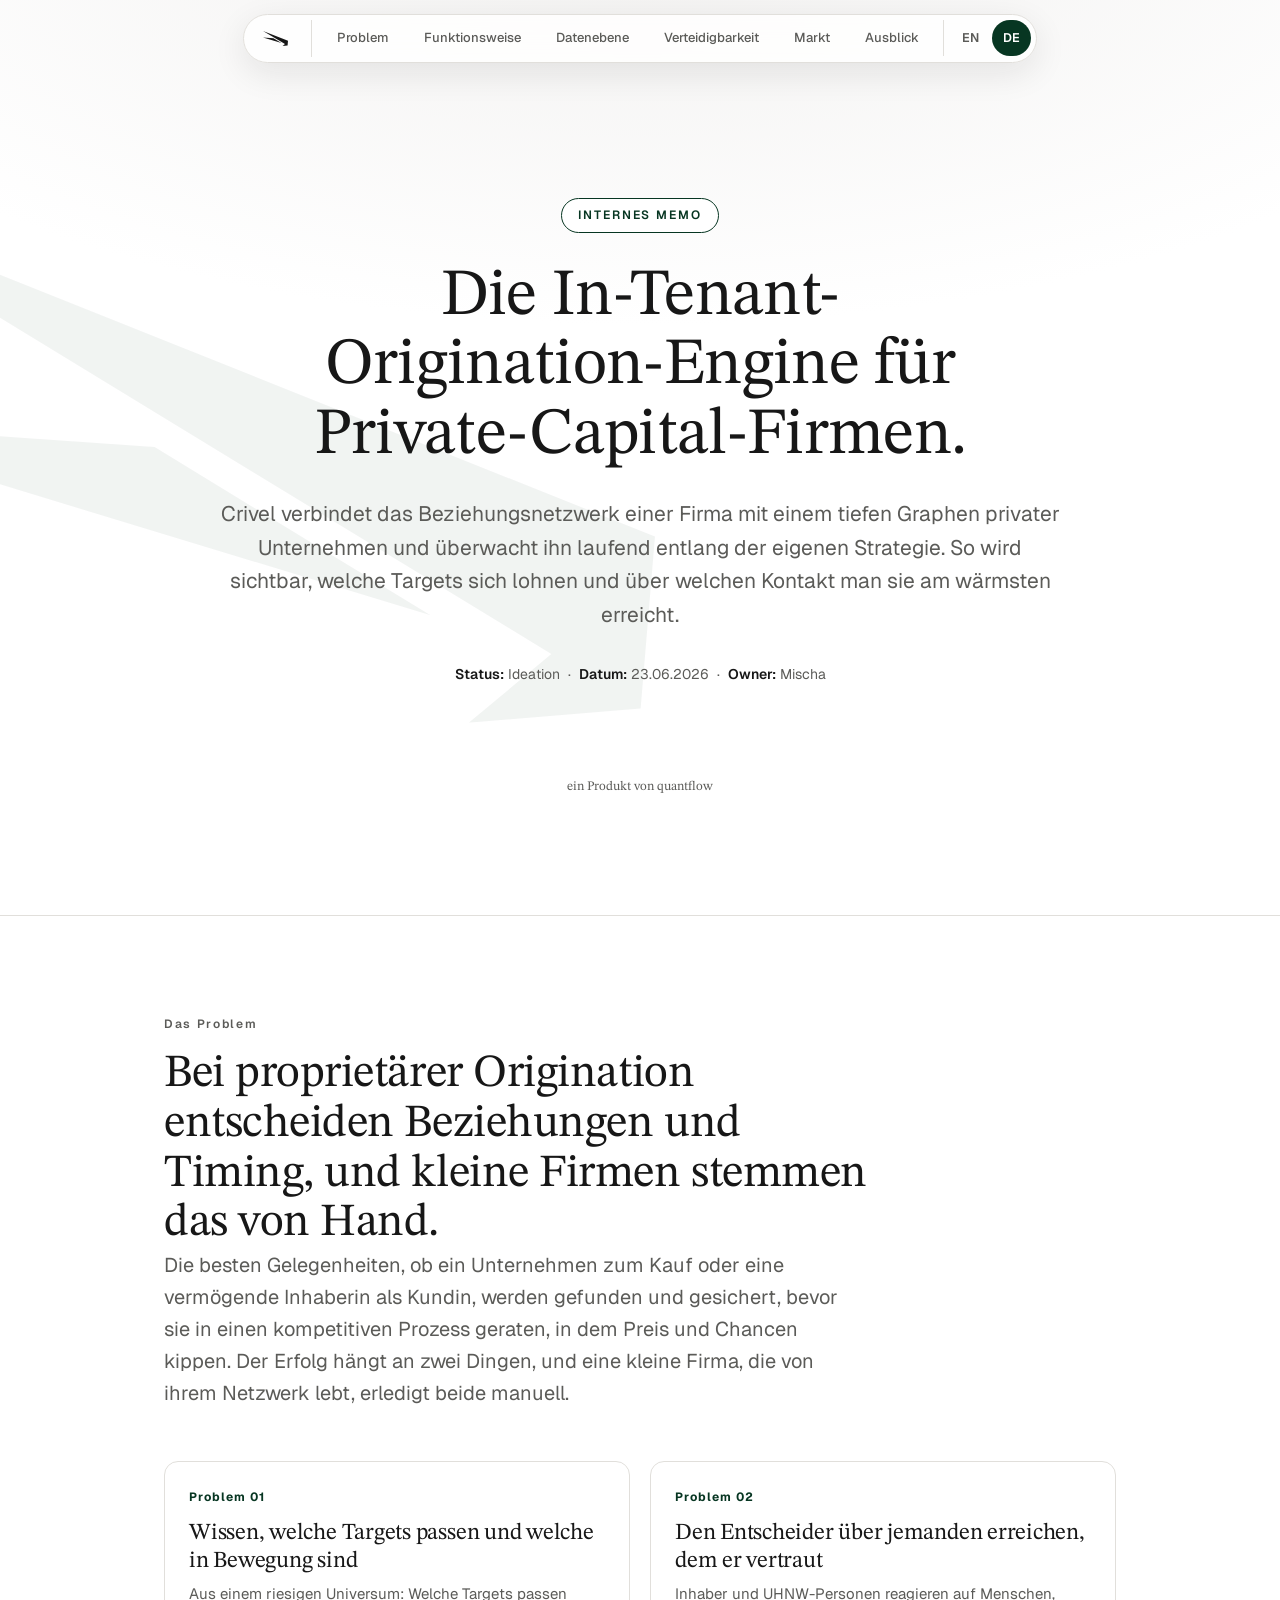
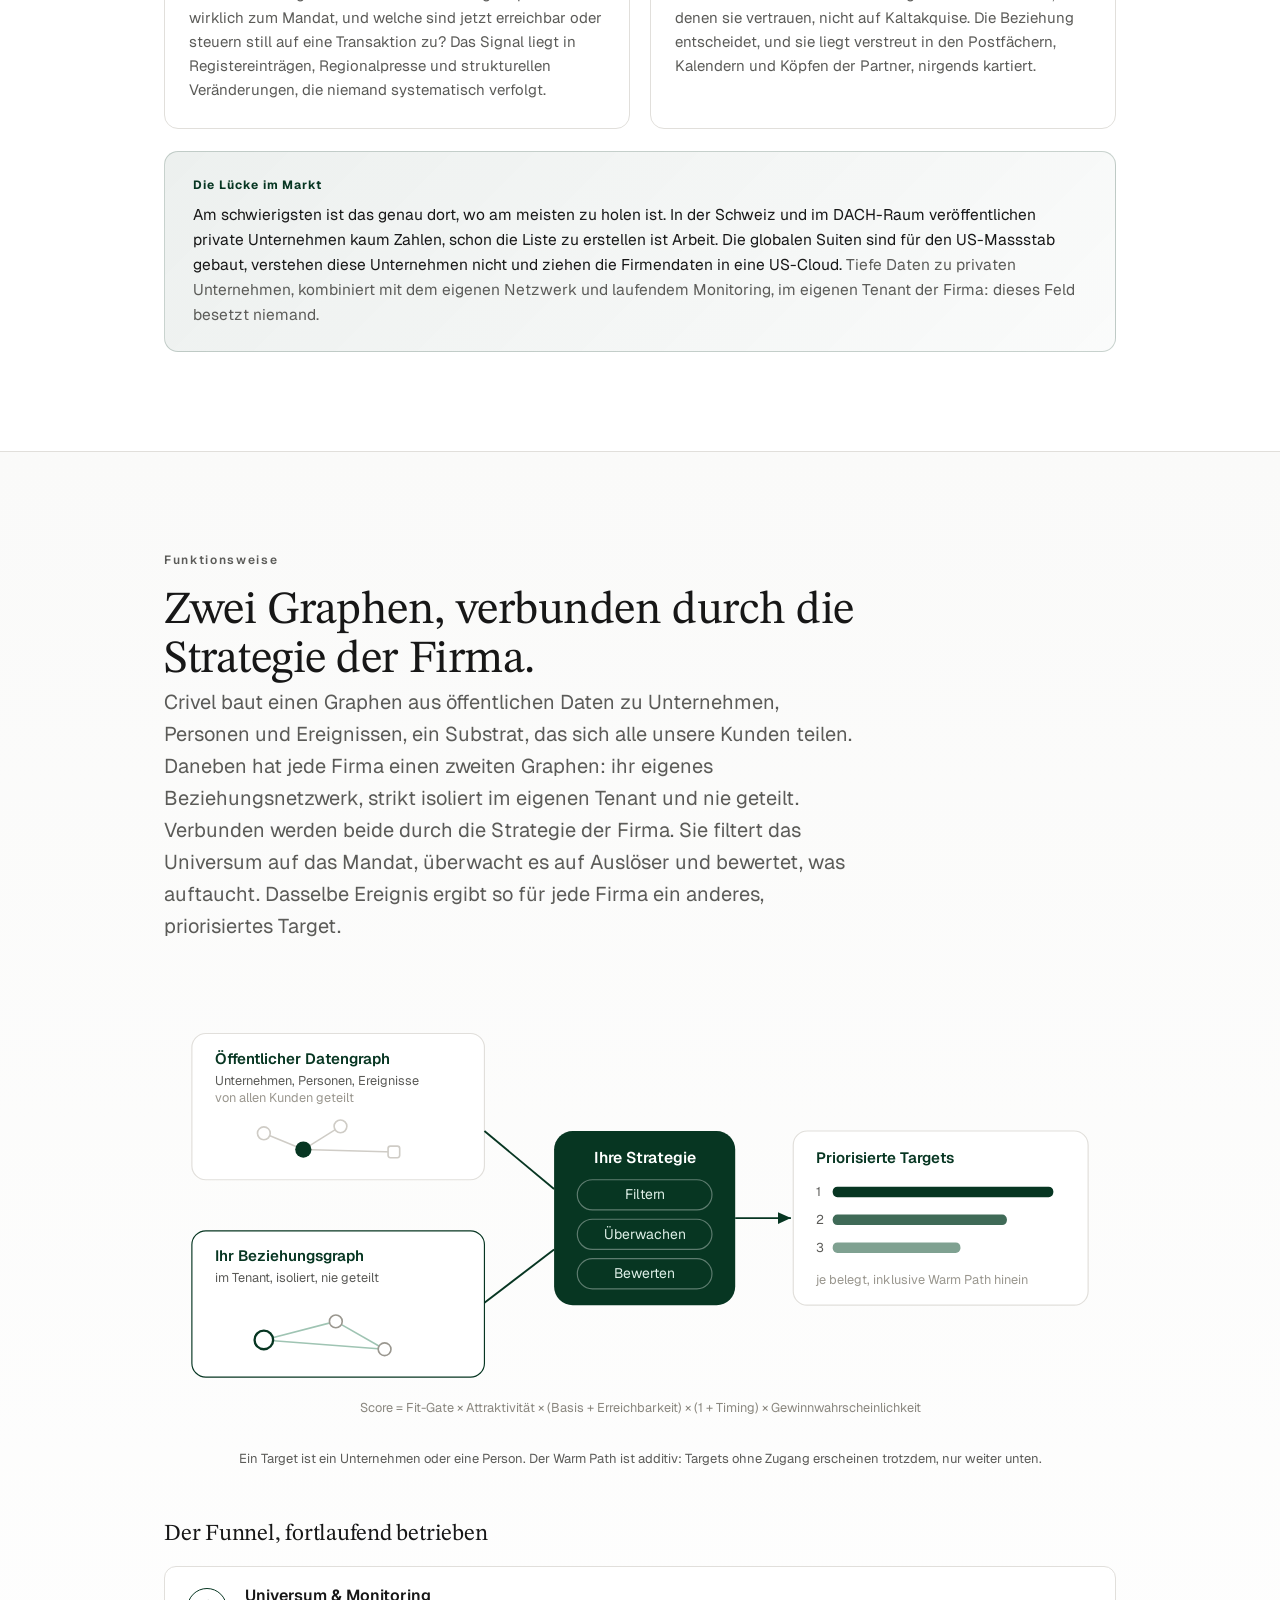
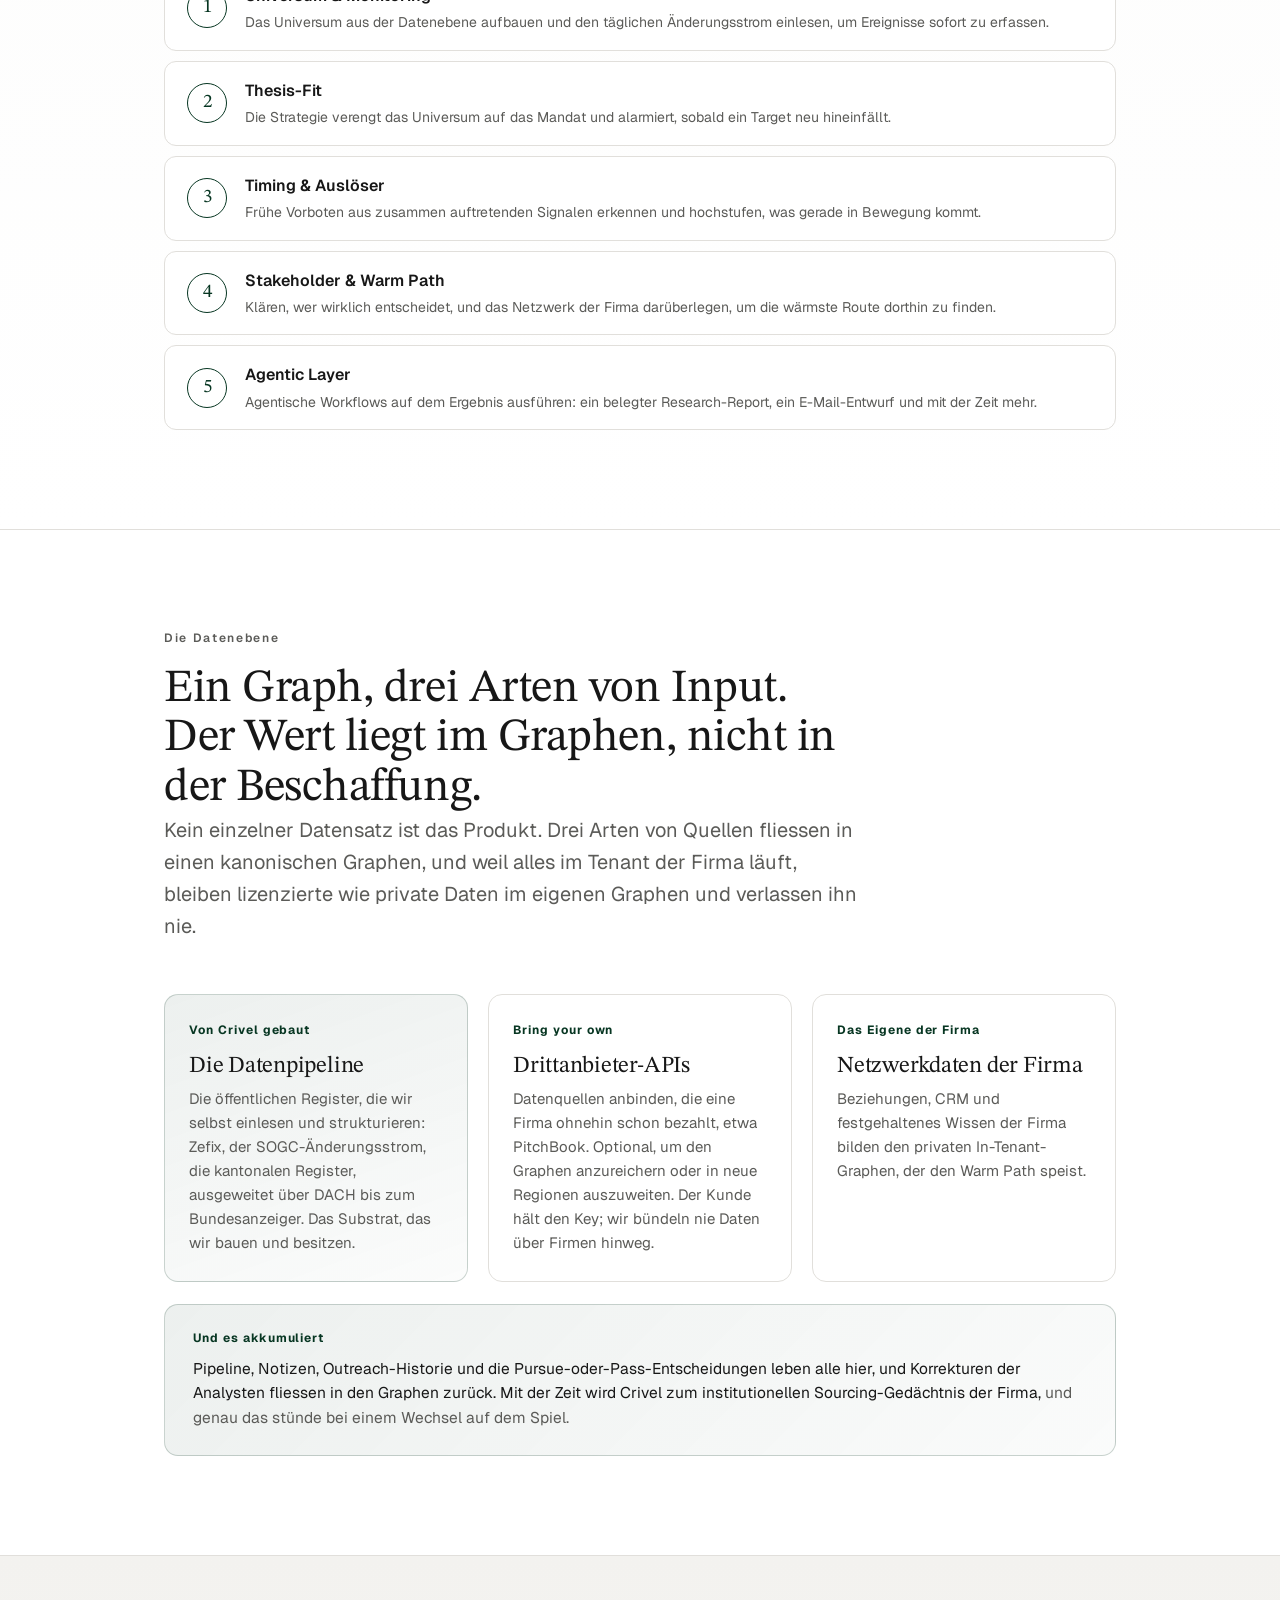
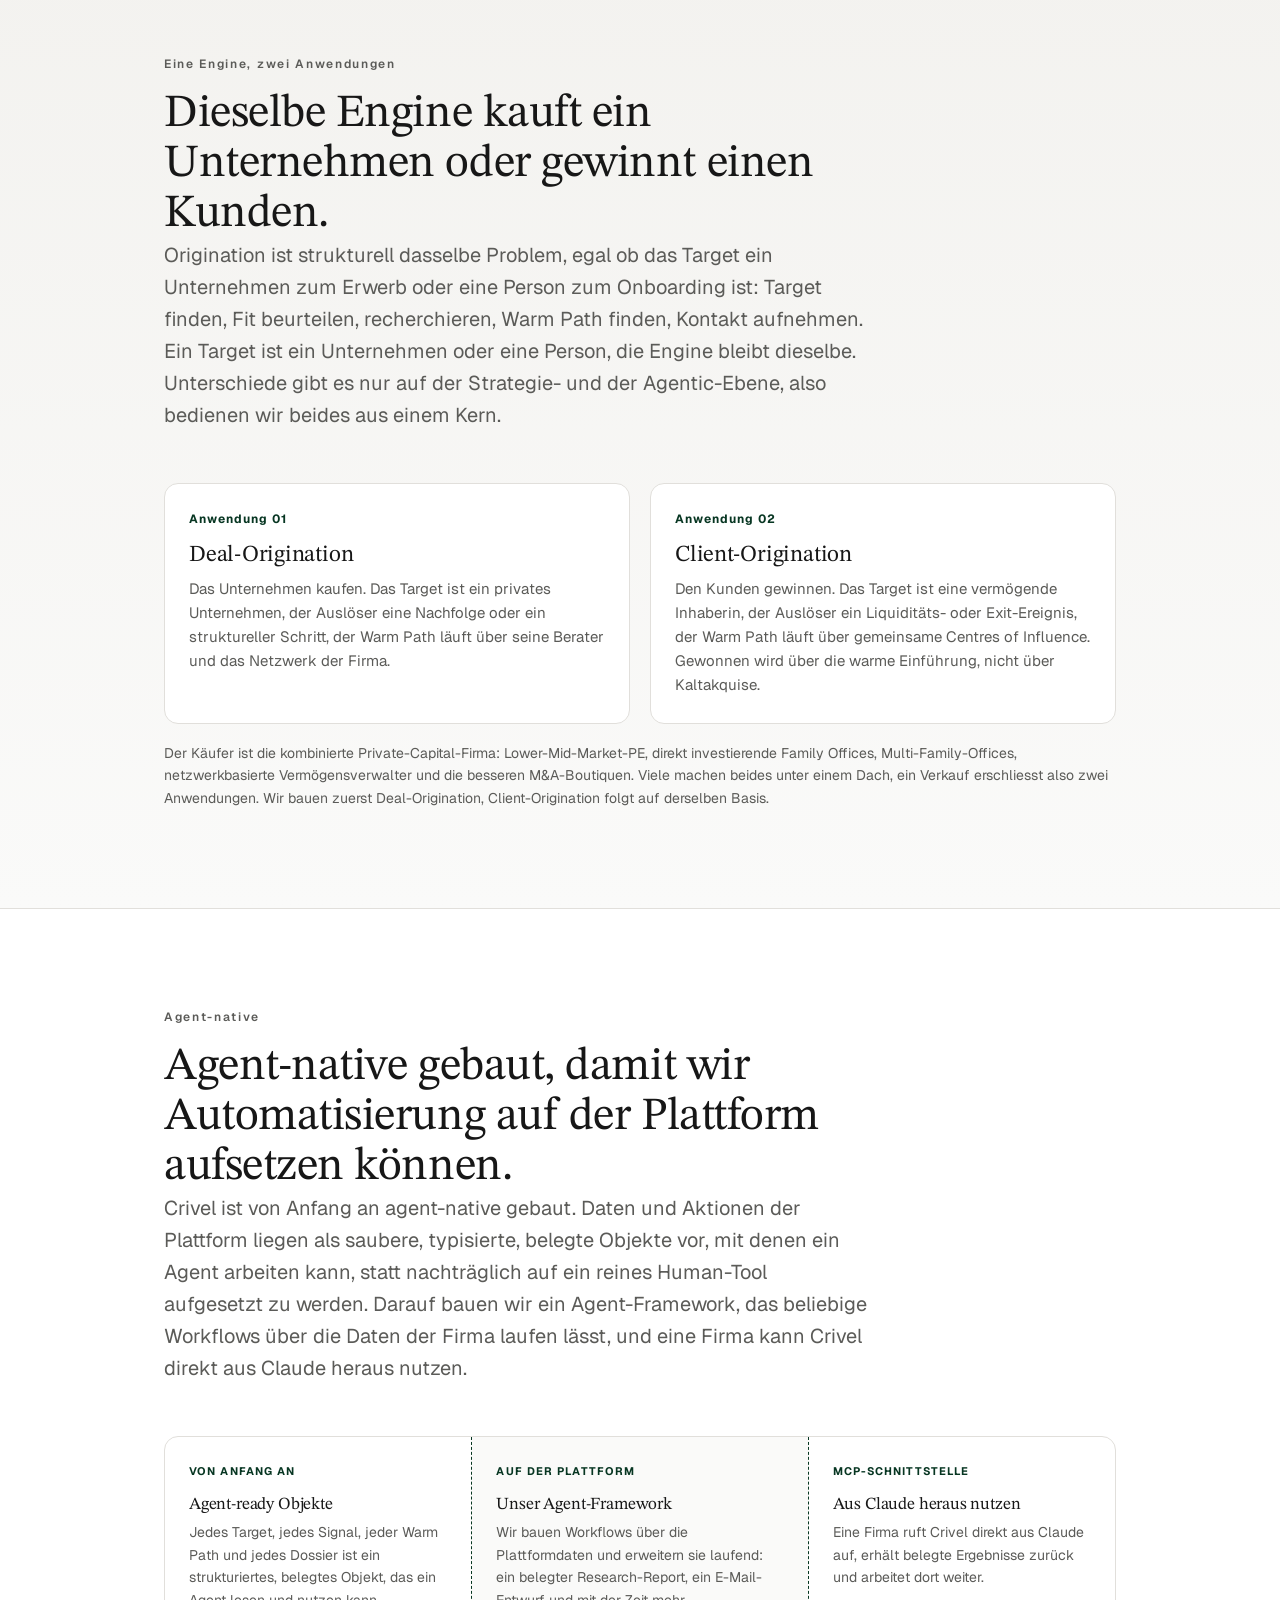
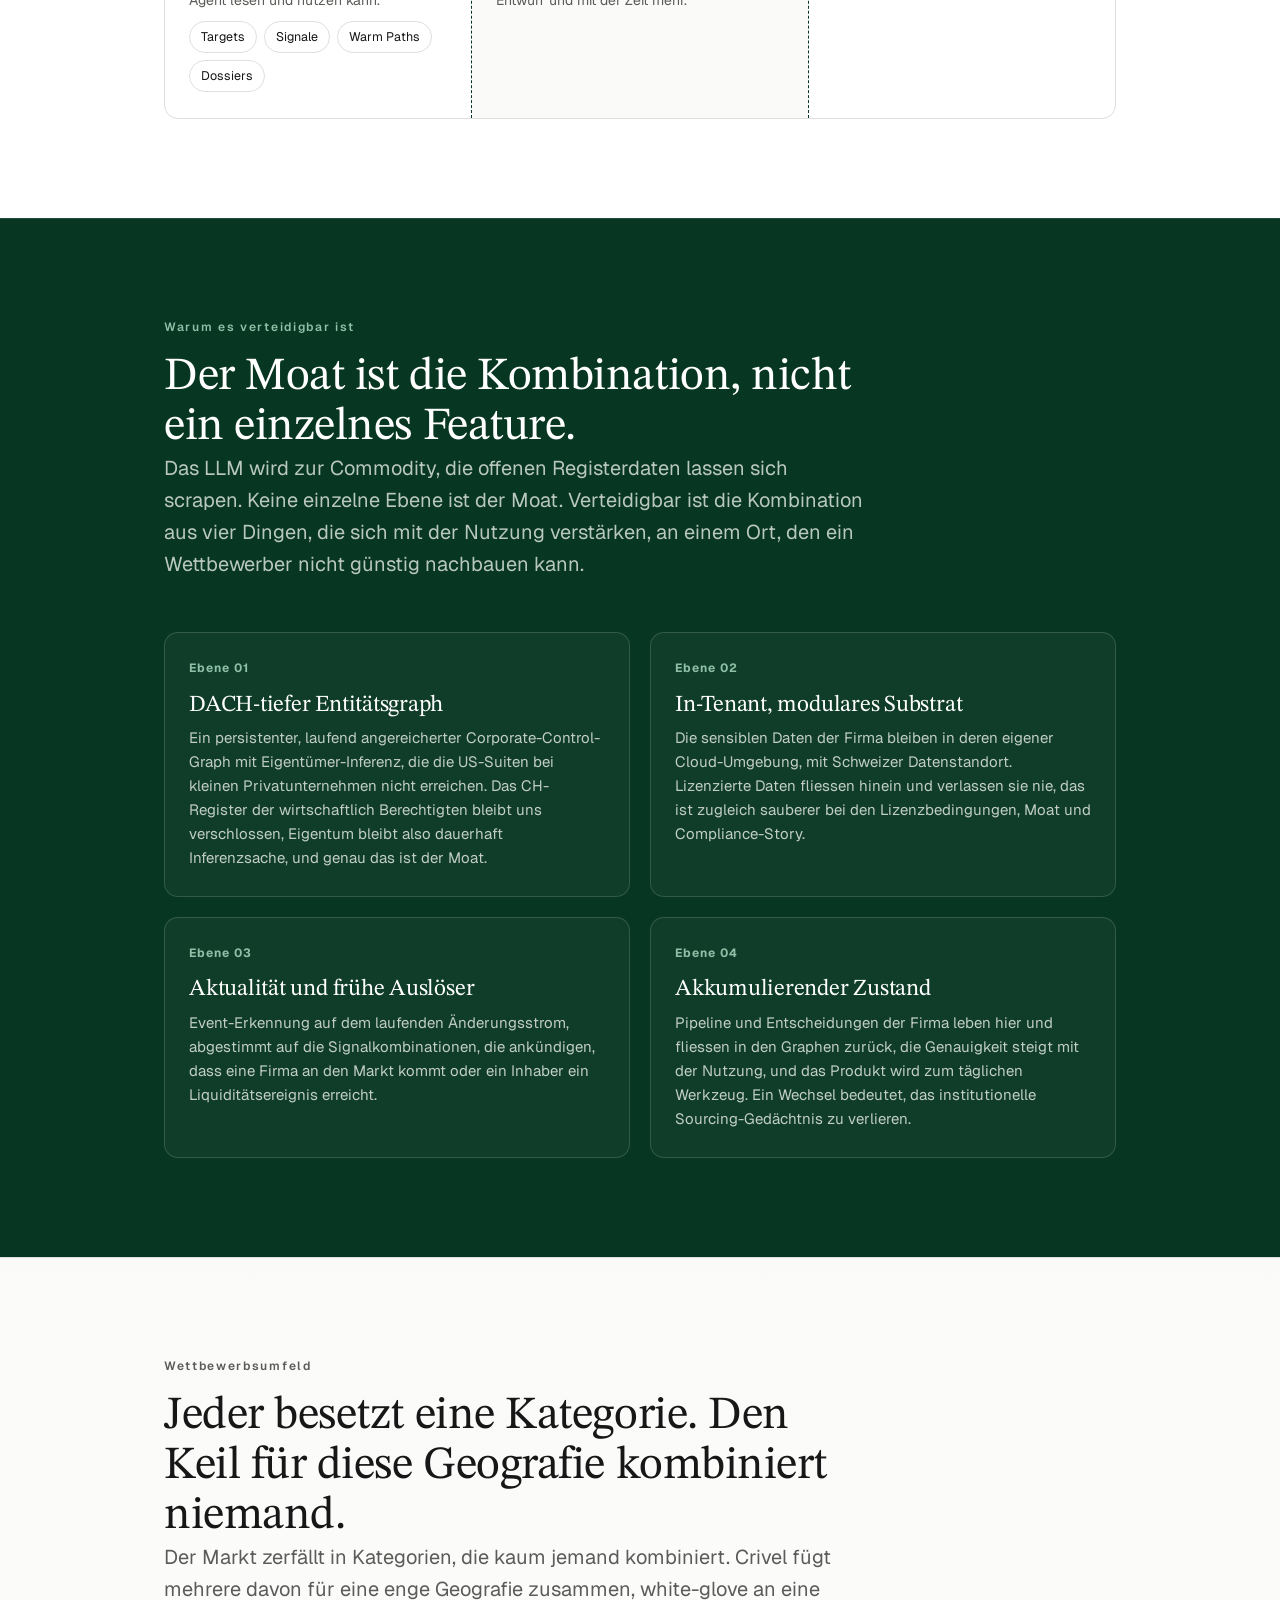
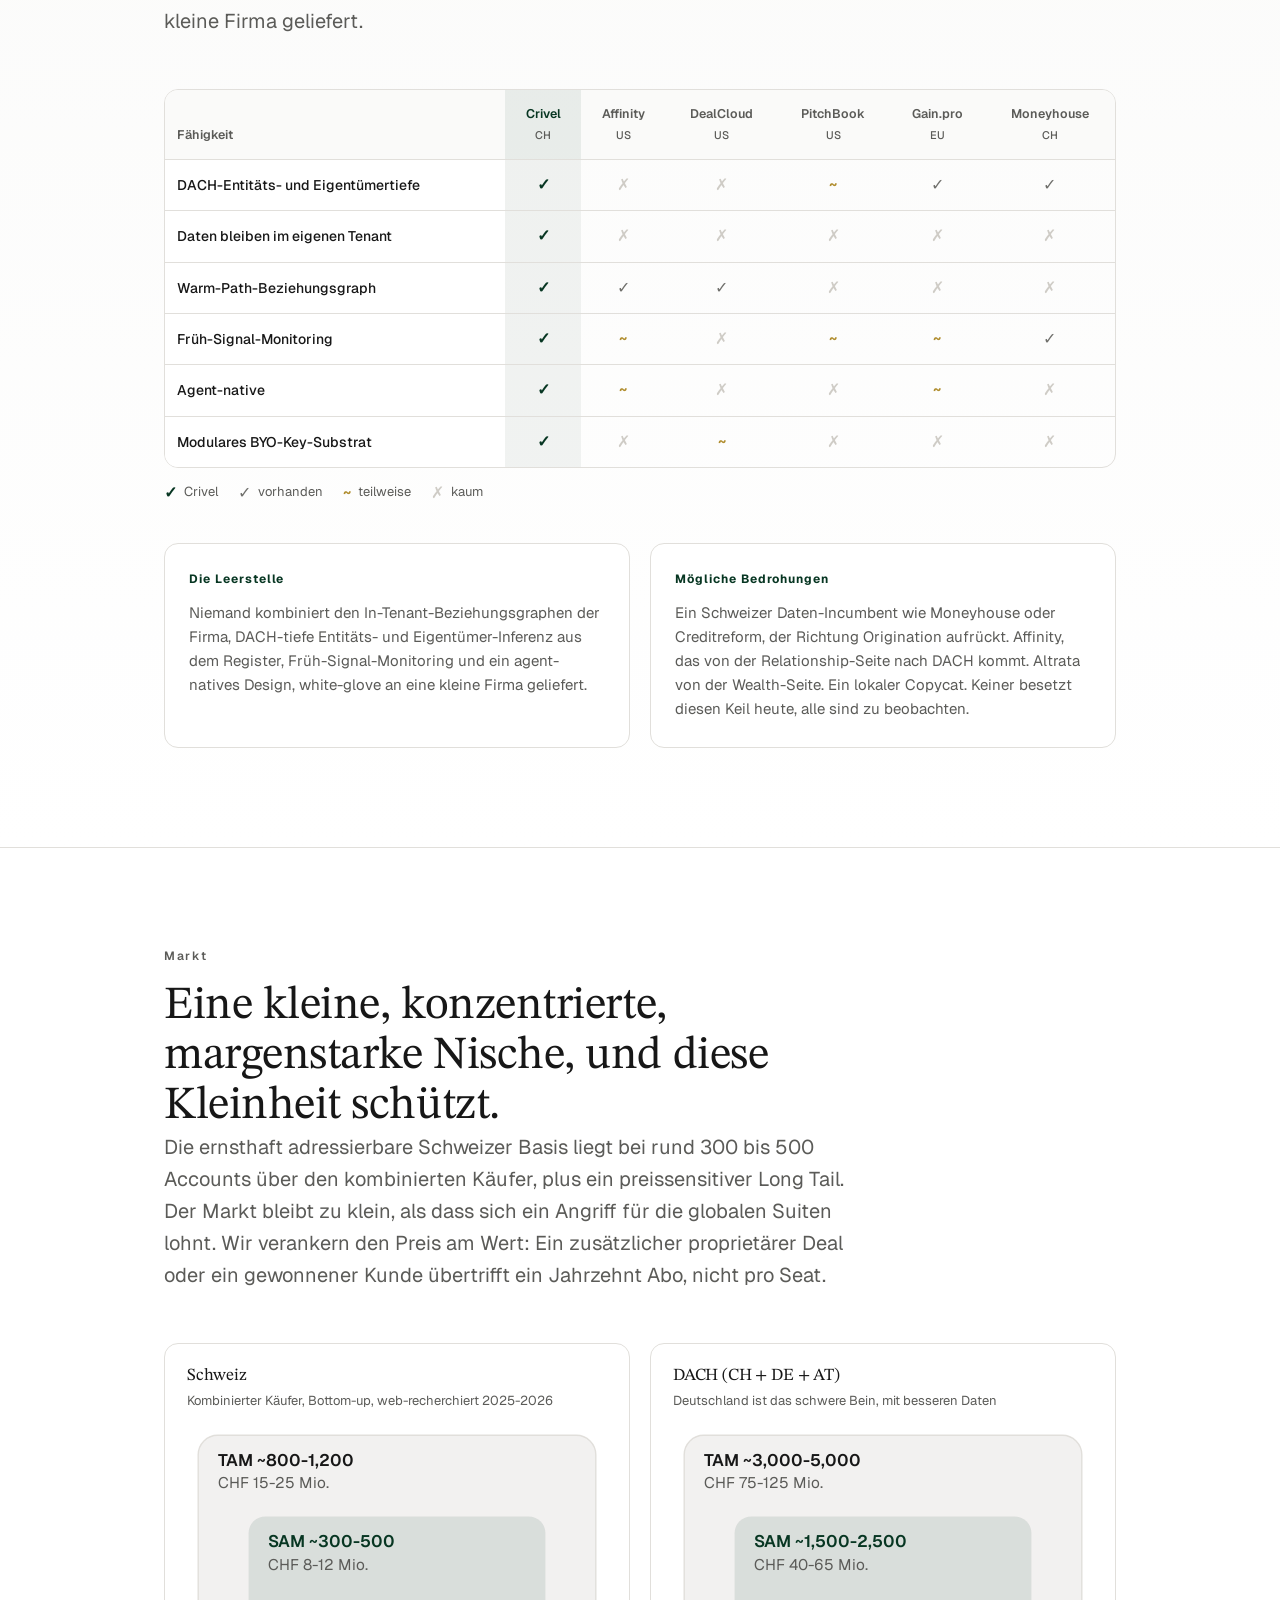
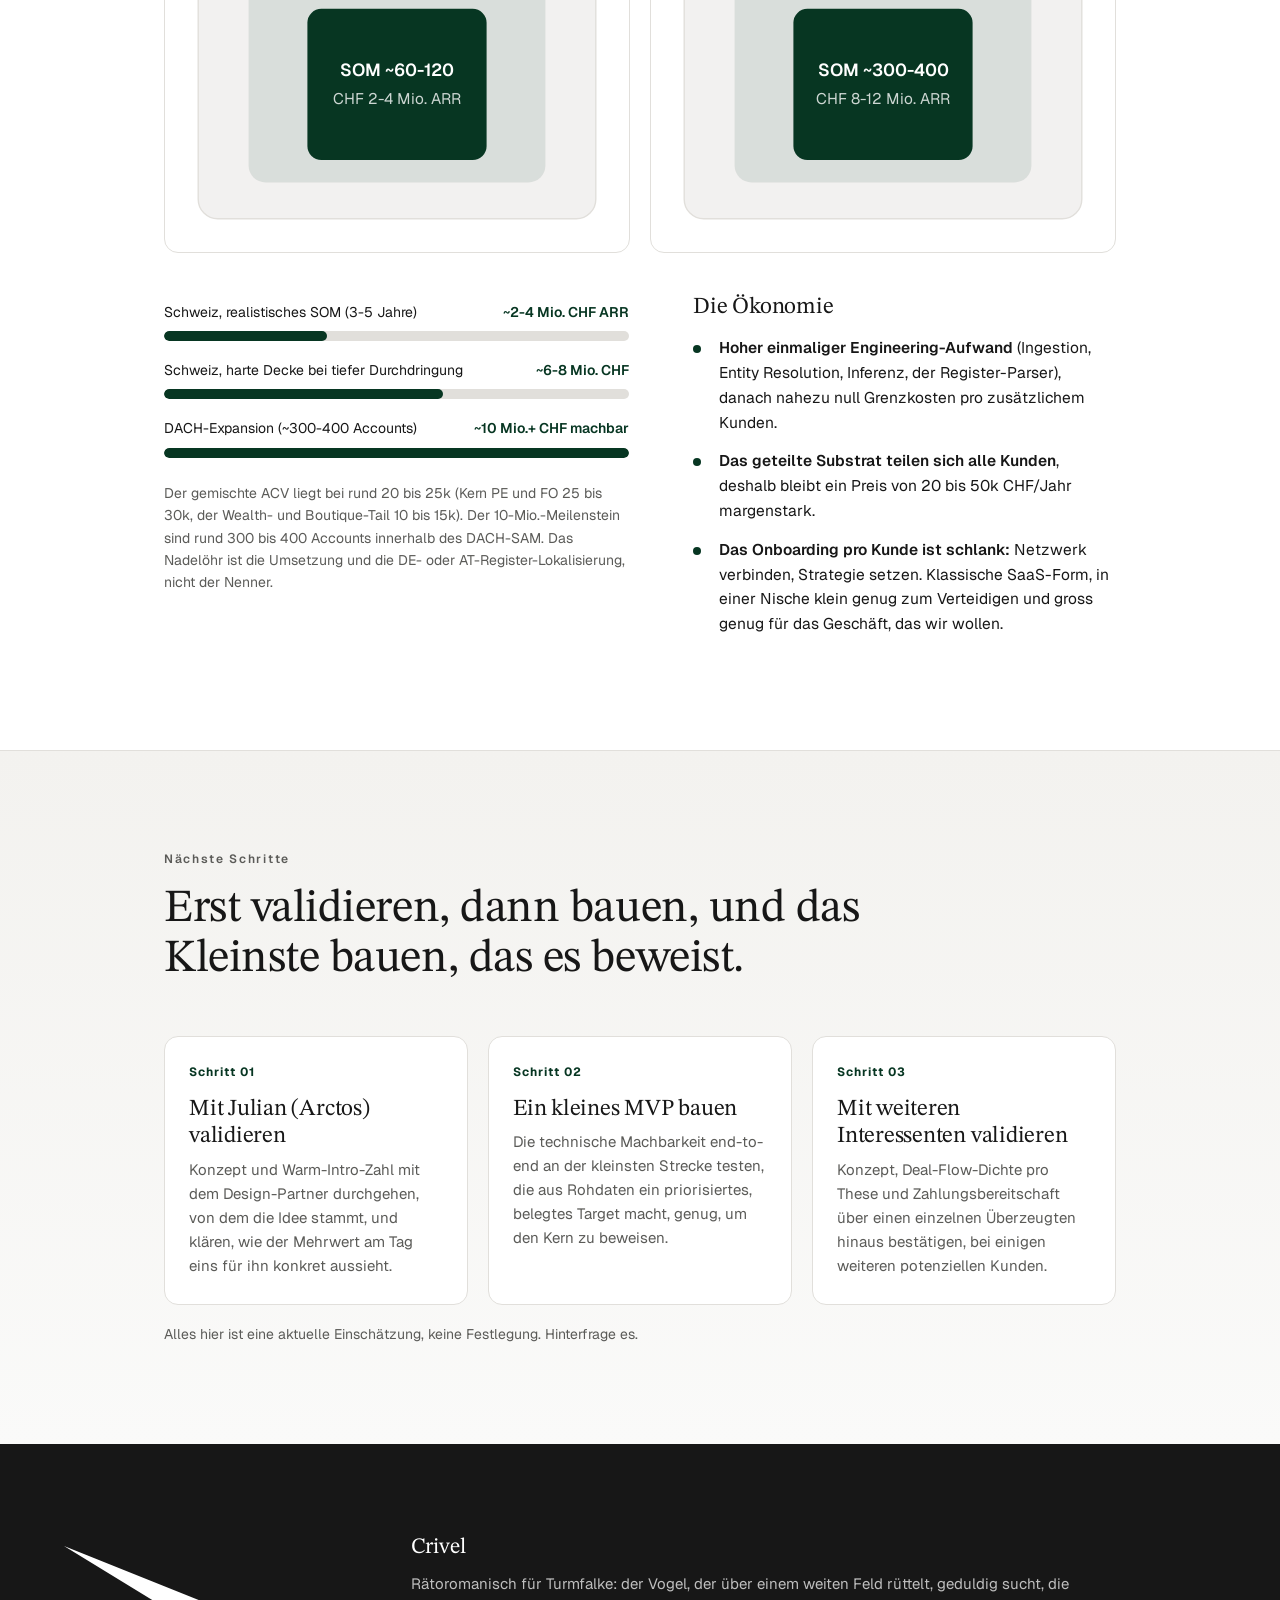
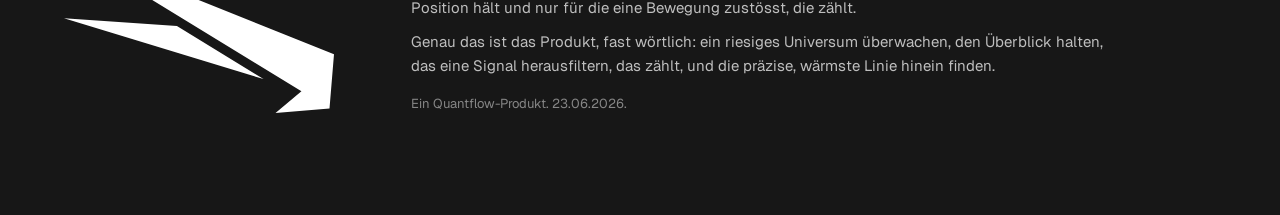
==== commit d725e028: "Make logo divider a straight 1px line, matching the language switch divider" ====
--- a/de.html
+++ b/de.html
@@ -17,6 +17,7 @@
   <nav class="flownav">
     <div class="group">
       <a class="brand-seg icon-seg" href="#top" aria-label="Crivel"><img src="assets/crivel_icon_black.svg" alt="Crivel" /></a>
+      <span class="seg-div"></span>
       <a href="#problem">Problem</a>
       <a href="#product">Funktionsweise</a>
       <a href="#sources">Datenebene</a>
--- a/styles.css
+++ b/styles.css
@@ -85,6 +85,7 @@
   pointer-events: none;
 }
 .flownav .brand-seg.icon-seg { display: inline-flex; align-items: center; padding: 7px 14px; }
+.flownav .seg-div { align-self: stretch; width: 1px; background: var(--hairline); margin: 0 6px; }
 .flownav .brand-seg.icon-seg img { height: 15px; width: auto; }
 .flownav .group {
   pointer-events: auto;
